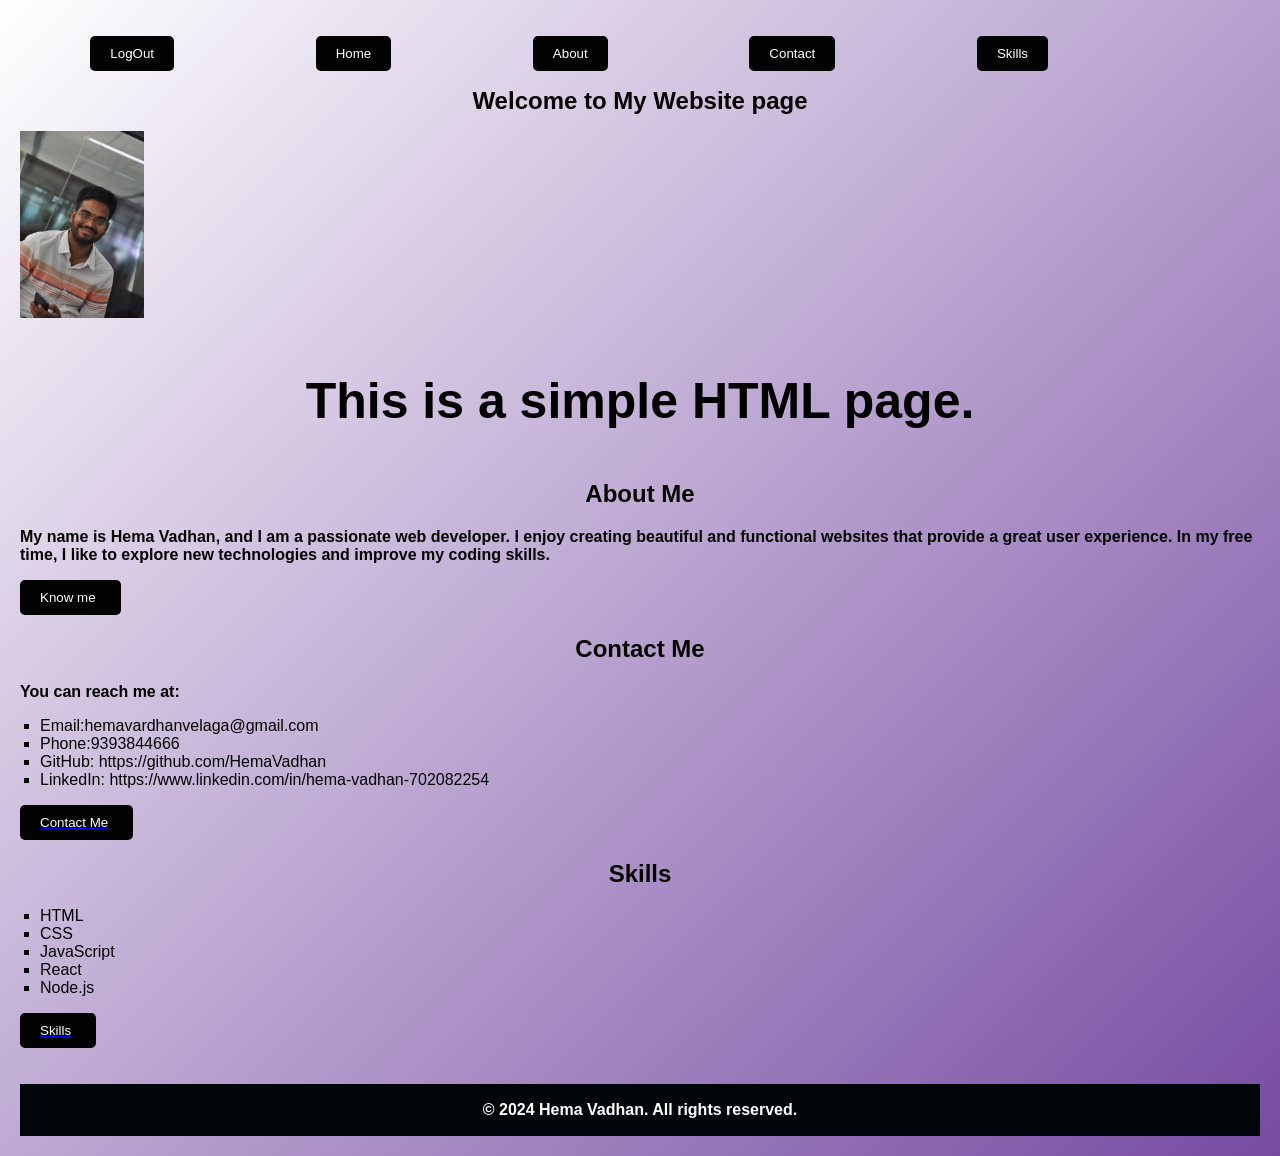
==== index.html @ e814d6c2 "initial commit" ====
<!DOCTYPE html>
<html lang="en"> 
    <head>
        <meta charset="UTF-8">
        <meta name="viewport" content="width=device-width, initial-scale=1.0">  
        <meta keywords="HTML, CSS">
        <meta description="This is a simple HTML page.">    
        <title>My Website</title>
        <style>
        header {
            text-align: center;
        }
         nav ul {
            list-style-type:circle;
            padding: 10px;
        }
        img {
            align-items: auto;
            width:10%;
            height: auto;
        }
        p{
            font-weight: bolder;
        }
        .username {
            font-size: 18px;
            color: #f70707;
            margin-top: 10px;
            text-align: center;
        }
            button {
                padding: 10px 20px;
                background:#030303;
                color: rgb(255, 255, 255);
                border: none;
                border-radius: 5px;
                cursor: pointer;
            }
        button:hover {
                background-color: #764ba2;
            }
            footer {
                background-color: #00060a;
                color: white;
                text-align: center;
                padding: 1px;
            }
            h1.welcome {
                font-size: 24px;
                color: #040000;
                text-align: center;
            }
                h2 {
                    color: #050500;
                    text-align: center;
                }
                ul {
                    list-style-type: square;
                    padding-left: 20px;
                }
            body {
                font-family: Arial, sans-serif;
                background: linear-gradient(135deg, #ffffff 0%, #764ba2 100%);
                background-size: cover ;
                margin: 0;
                padding: 20px;
            
            } 
            .geid {
                    display: grid;
                    grid-template-columns: auto auto auto auto auto auto;
                    gap: 1px;
                }
            .B {
                display: grid;
                    grid-template-columns: auto auto auto auto auto auto;
                    gap: 1px;
            }
        </style>
    </head>
    <body>
        <header>
            <nav>
            <dl class="geid">
                <dt><button onclick="window.location.href='login.html'">LogOut</button></dt>
                <dt><button onclick="window.location.href='index.html'">Home</button></dt>
                <dt><button onclick="window.location.href='about.html'">About</button></dt>
                <dt><button onclick="window.location.href='contact.html'">Contact</button></dt>
                <dt><button onclick="window.location.href='Skills.html'">Skills</button></dt>
            </dl>
            </nav>
        </header>
        <main>
            <h1 class="welcome">Welcome to My Website page</h1>
            <img src="images/photo_2024-08-13_15-13-43.jpg" alt="my Image">
            <p style="text-align: center;font-size: 50px;">This is a simple HTML page.</p>
        <h2>About Me</h2>
            <p>My name is Hema Vadhan, and I am a passionate web developer. I enjoy creating beautiful and functional websites that provide a great user experience. In my free time, I like to explore new technologies and improve my coding skills.</p>
            <button onclick="window.location.href='about.html'" class="B">Know me</button>
        <h2>Contact Me</h2>
            <p>You can reach me at:</p>
            <ul>
                <li>Email:hemavardhanvelaga@gmail.com</li>
                <li>Phone:9393844666</li>
                <li>GitHub: https://github.com/HemaVadhan</li>
                <li>LinkedIn: https://www.linkedin.com/in/hema-vadhan-702082254</li>
            </ul>
            <a href="contact.html">
                <button class="B">Contact Me</button>
            </a>
        <h2>Skills</h2>
            <ul>
                <li>HTML</li>
                <li>CSS</li>
                <li>JavaScript</li>
                <li>React</li>
                <li>Node.js</li>
            </ul>
             <a href="Skills.html">
                <button class="B">Skills</button>
            </a>
        </main> 
        <br></br>
        <footer>
            <p>&copy; 2024 Hema Vadhan. All rights reserved.</p> 
        </footer>
    </body>
</html>
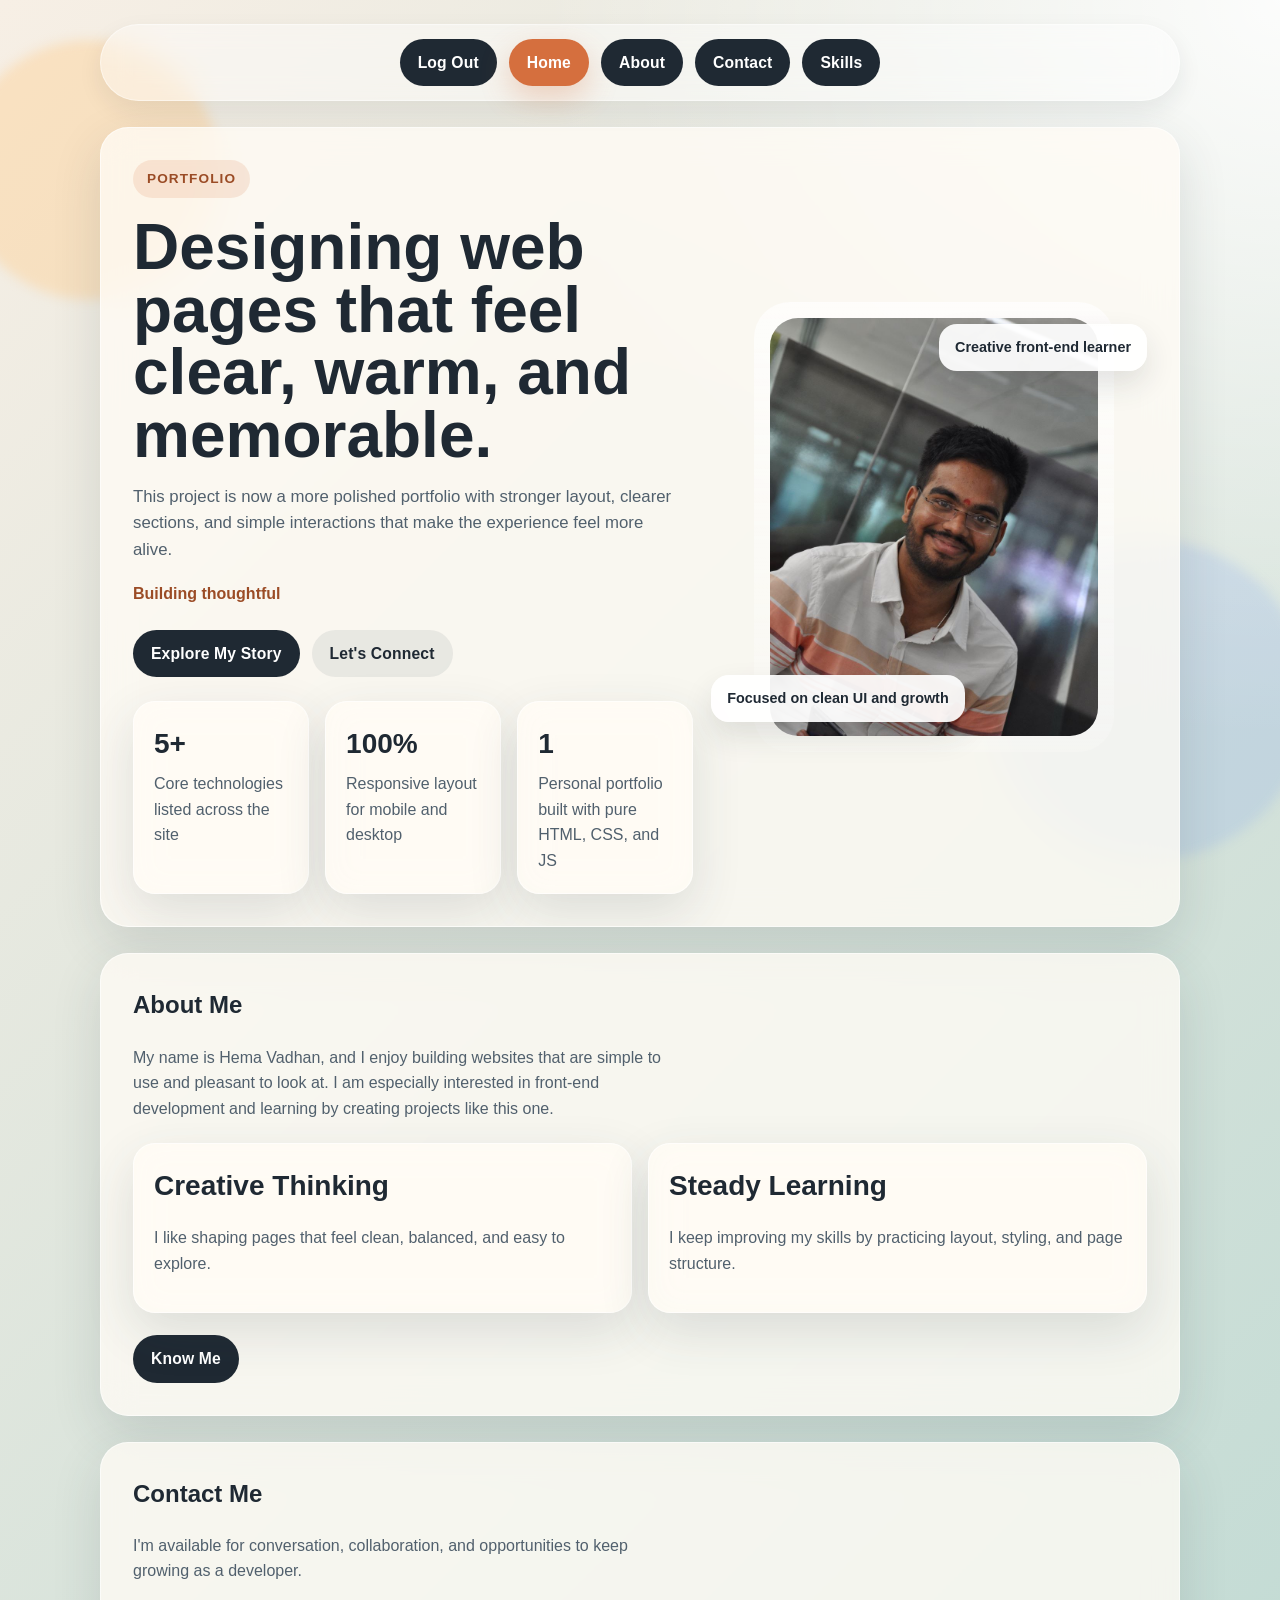
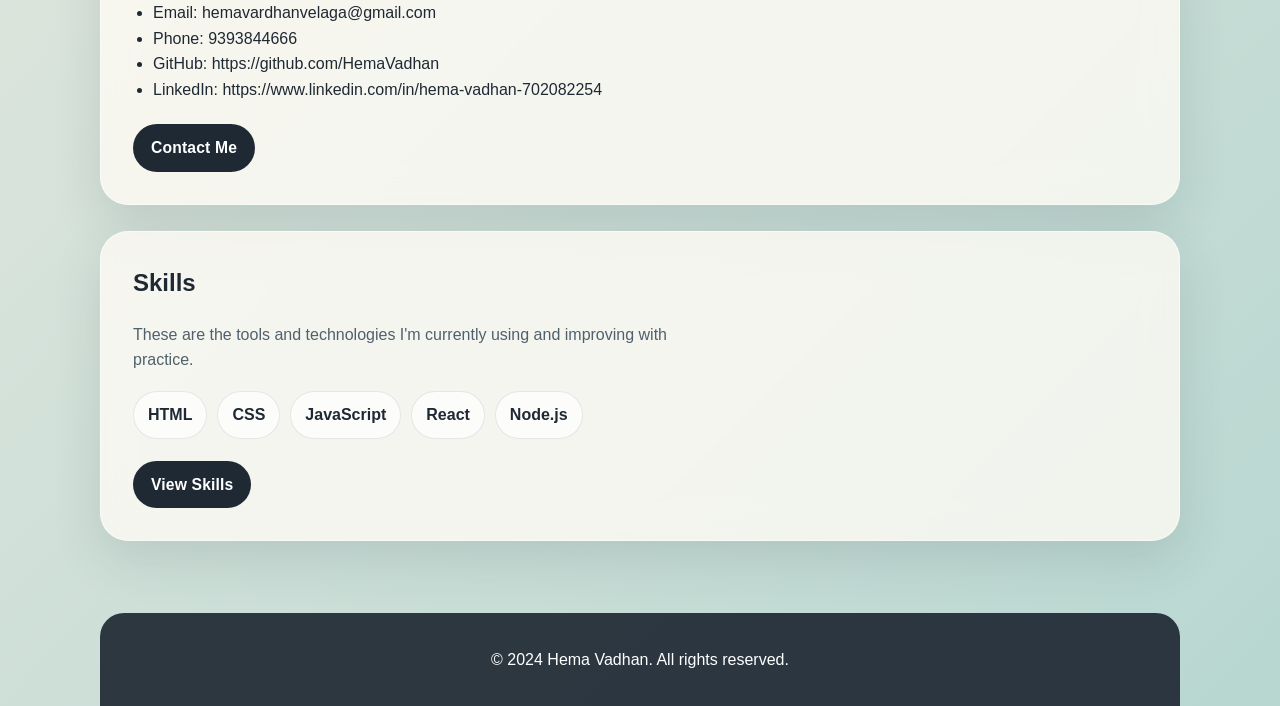
==== commit be12a192: "Enhance portfolio styling and interactivity" ====
--- a/index.html
+++ b/index.html
@@ -1,128 +1,114 @@
 <!DOCTYPE html>
-<html lang="en"> 
-    <head>
-        <meta charset="UTF-8">
-        <meta name="viewport" content="width=device-width, initial-scale=1.0">  
-        <meta keywords="HTML, CSS">
-        <meta description="This is a simple HTML page.">    
-        <title>My Website</title>
-        <style>
-        header {
-            text-align: center;
-        }
-         nav ul {
-            list-style-type:circle;
-            padding: 10px;
-        }
-        img {
-            align-items: auto;
-            width:10%;
-            height: auto;
-        }
-        p{
-            font-weight: bolder;
-        }
-        .username {
-            font-size: 18px;
-            color: #f70707;
-            margin-top: 10px;
-            text-align: center;
-        }
-            button {
-                padding: 10px 20px;
-                background:#030303;
-                color: rgb(255, 255, 255);
-                border: none;
-                border-radius: 5px;
-                cursor: pointer;
-            }
-        button:hover {
-                background-color: #764ba2;
-            }
-            footer {
-                background-color: #00060a;
-                color: white;
-                text-align: center;
-                padding: 1px;
-            }
-            h1.welcome {
-                font-size: 24px;
-                color: #040000;
-                text-align: center;
-            }
-                h2 {
-                    color: #050500;
-                    text-align: center;
-                }
-                ul {
-                    list-style-type: square;
-                    padding-left: 20px;
-                }
-            body {
-                font-family: Arial, sans-serif;
-                background: linear-gradient(135deg, #ffffff 0%, #764ba2 100%);
-                background-size: cover ;
-                margin: 0;
-                padding: 20px;
-            
-            } 
-            .geid {
-                    display: grid;
-                    grid-template-columns: auto auto auto auto auto auto;
-                    gap: 1px;
-                }
-            .B {
-                display: grid;
-                    grid-template-columns: auto auto auto auto auto auto;
-                    gap: 1px;
-            }
-        </style>
-    </head>
-    <body>
-        <header>
-            <nav>
-            <dl class="geid">
-                <dt><button onclick="window.location.href='login.html'">LogOut</button></dt>
-                <dt><button onclick="window.location.href='index.html'">Home</button></dt>
-                <dt><button onclick="window.location.href='about.html'">About</button></dt>
-                <dt><button onclick="window.location.href='contact.html'">Contact</button></dt>
-                <dt><button onclick="window.location.href='Skills.html'">Skills</button></dt>
-            </dl>
+<html lang="en">
+<head>
+    <meta charset="UTF-8">
+    <meta name="viewport" content="width=device-width, initial-scale=1.0">
+    <meta name="keywords" content="HTML, CSS, portfolio, web developer">
+    <meta name="description" content="Portfolio website for Hema Vadhan featuring profile, contact details, and skills.">
+    <title>Hema Vadhan | Home</title>
+    <link rel="stylesheet" href="styles.css">
+</head>
+<body class="site-body">
+    <div class="page-shell">
+        <header class="site-header">
+            <nav aria-label="Main navigation">
+                <ul class="nav-list">
+                    <li><a class="btn nav-link" href="login.html">Log Out</a></li>
+                    <li><a class="btn nav-link" href="index.html">Home</a></li>
+                    <li><a class="btn nav-link" href="about.html">About</a></li>
+                    <li><a class="btn nav-link" href="contact.html">Contact</a></li>
+                    <li><a class="btn nav-link" href="Skills.html">Skills</a></li>
+                </ul>
             </nav>
         </header>
         <main>
-            <h1 class="welcome">Welcome to My Website page</h1>
-            <img src="images/photo_2024-08-13_15-13-43.jpg" alt="my Image">
-            <p style="text-align: center;font-size: 50px;">This is a simple HTML page.</p>
-        <h2>About Me</h2>
-            <p>My name is Hema Vadhan, and I am a passionate web developer. I enjoy creating beautiful and functional websites that provide a great user experience. In my free time, I like to explore new technologies and improve my coding skills.</p>
-            <button onclick="window.location.href='about.html'" class="B">Know me</button>
-        <h2>Contact Me</h2>
-            <p>You can reach me at:</p>
-            <ul>
-                <li>Email:hemavardhanvelaga@gmail.com</li>
-                <li>Phone:9393844666</li>
-                <li>GitHub: https://github.com/HemaVadhan</li>
-                <li>LinkedIn: https://www.linkedin.com/in/hema-vadhan-702082254</li>
-            </ul>
-            <a href="contact.html">
-                <button class="B">Contact Me</button>
-            </a>
-        <h2>Skills</h2>
-            <ul>
-                <li>HTML</li>
-                <li>CSS</li>
-                <li>JavaScript</li>
-                <li>React</li>
-                <li>Node.js</li>
-            </ul>
-             <a href="Skills.html">
-                <button class="B">Skills</button>
-            </a>
-        </main> 
-        <br></br>
-        <footer>
-            <p>&copy; 2024 Hema Vadhan. All rights reserved.</p> 
-        </footer>
-    </body>
-</html>  +            <section class="hero reveal">
+                <div class="hero-grid">
+                    <div>
+                        <span class="eyebrow">Portfolio</span>
+                        <h1>Designing web pages that feel clear, warm, and memorable.</h1>
+                        <p class="hero-copy">This project is now a more polished portfolio with stronger layout, clearer sections, and simple interactions that make the experience feel more alive.</p>
+                        <p class="typing-text" data-typing>Building thoughtful front-end experiences.</p>
+                        <div class="actions">
+                            <a class="btn" href="about.html">Explore My Story</a>
+                            <a class="btn btn-secondary" href="contact.html">Let's Connect</a>
+                        </div>
+                        <div class="stats-grid">
+                            <article class="mini-card">
+                                <strong>5+</strong>
+                                <span>Core technologies listed across the site</span>
+                            </article>
+                            <article class="mini-card">
+                                <strong>100%</strong>
+                                <span>Responsive layout for mobile and desktop</span>
+                            </article>
+                            <article class="mini-card">
+                                <strong>1</strong>
+                                <span>Personal portfolio built with pure HTML, CSS, and JS</span>
+                            </article>
+                        </div>
+                    </div>
+                    <div class="hero-visual">
+                        <div class="portrait-wrap">
+                            <img src="images/photo_2024-08-13_15-13-43.jpg" alt="Portrait of Hema Vadhan">
+                        </div>
+                        <div class="floating-badge top">Creative front-end learner</div>
+                        <div class="floating-badge bottom">Focused on clean UI and growth</div>
+                    </div>
+                </div>
+            </section>
+
+            <section class="content-card reveal">
+                <h2>About Me</h2>
+                <p class="section-intro">My name is Hema Vadhan, and I enjoy building websites that are simple to use and pleasant to look at. I am especially interested in front-end development and learning by creating projects like this one.</p>
+                <div class="feature-grid">
+                    <article class="feature-card">
+                        <strong>Creative Thinking</strong>
+                        <p>I like shaping pages that feel clean, balanced, and easy to explore.</p>
+                    </article>
+                    <article class="feature-card">
+                        <strong>Steady Learning</strong>
+                        <p>I keep improving my skills by practicing layout, styling, and page structure.</p>
+                    </article>
+                </div>
+                <div class="actions">
+                    <a class="btn" href="about.html">Know Me</a>
+                </div>
+            </section>
+
+            <section class="content-card reveal">
+                <h2>Contact Me</h2>
+                <p class="section-intro">I'm available for conversation, collaboration, and opportunities to keep growing as a developer.</p>
+                <ul class="info-list">
+                    <li>Email: hemavardhanvelaga@gmail.com</li>
+                    <li>Phone: 9393844666</li>
+                    <li>GitHub: https://github.com/HemaVadhan</li>
+                    <li>LinkedIn: https://www.linkedin.com/in/hema-vadhan-702082254</li>
+                </ul>
+                <div class="actions">
+                    <a class="btn" href="contact.html">Contact Me</a>
+                </div>
+            </section>
+
+            <section class="content-card reveal">
+                <h2>Skills</h2>
+                <p class="section-intro">These are the tools and technologies I'm currently using and improving with practice.</p>
+                <div class="skill-pills">
+                    <span class="skill-pill">HTML</span>
+                    <span class="skill-pill">CSS</span>
+                    <span class="skill-pill">JavaScript</span>
+                    <span class="skill-pill">React</span>
+                    <span class="skill-pill">Node.js</span>
+                </div>
+                <div class="actions">
+                    <a class="btn" href="Skills.html">View Skills</a>
+                </div>
+            </section>
+        </main>
+    </div>
+    <footer class="site-footer">
+        <p>&copy; 2024 Hema Vadhan. All rights reserved.</p>
+    </footer>
+    <script src="script.js"></script>
+</body>
+</html>
--- a/styles.css
+++ b/styles.css
@@ -0,0 +1,503 @@
+:root {
+    --bg-top: #f7efe5;
+    --bg-bottom: #b8d7d1;
+    --panel: rgba(255, 251, 245, 0.78);
+    --panel-strong: rgba(255, 255, 255, 0.92);
+    --text-main: #1f2933;
+    --text-soft: #51606d;
+    --accent: #d56f3e;
+    --accent-dark: #9b4c26;
+    --accent-soft: rgba(213, 111, 62, 0.14);
+    --stroke: rgba(31, 41, 51, 0.1);
+    --shadow: 0 18px 50px rgba(49, 61, 73, 0.14);
+}
+
+* {
+    box-sizing: border-box;
+}
+
+html {
+    scroll-behavior: smooth;
+}
+
+body {
+    margin: 0;
+    font-family: "Segoe UI", Tahoma, Geneva, Verdana, sans-serif;
+    line-height: 1.6;
+    color: var(--text-main);
+}
+
+body::before,
+body::after {
+    content: "";
+    position: fixed;
+    inset: auto;
+    border-radius: 999px;
+    pointer-events: none;
+    filter: blur(6px);
+    z-index: 0;
+}
+
+body::before {
+    top: 40px;
+    left: -40px;
+    width: 260px;
+    height: 260px;
+    background: rgba(255, 204, 140, 0.4);
+}
+
+body::after {
+    right: -30px;
+    bottom: 40px;
+    width: 320px;
+    height: 320px;
+    background: rgba(117, 153, 241, 0.18);
+}
+
+.site-body {
+    min-height: 100vh;
+    background:
+        radial-gradient(circle at top right, rgba(255, 255, 255, 0.9), transparent 28%),
+        linear-gradient(135deg, var(--bg-top) 0%, var(--bg-bottom) 100%);
+}
+
+.auth-body {
+    min-height: 100vh;
+    display: flex;
+    align-items: center;
+    justify-content: center;
+    padding: 24px;
+    background:
+        radial-gradient(circle at top left, rgba(255, 255, 255, 0.18), transparent 26%),
+        linear-gradient(135deg, #17324d 0%, #335c67 45%, #9e6240 100%);
+}
+
+.page-shell,
+.site-footer,
+.auth-card {
+    position: relative;
+    z-index: 1;
+}
+
+.page-shell {
+    width: min(1080px, calc(100% - 32px));
+    margin: 0 auto;
+    padding: 24px 0 48px;
+}
+
+.site-header {
+    position: sticky;
+    top: 12px;
+    z-index: 3;
+}
+
+.nav-list {
+    display: flex;
+    flex-wrap: wrap;
+    justify-content: center;
+    gap: 12px;
+    padding: 14px;
+    margin: 0;
+    list-style: none;
+    border: 1px solid rgba(255, 255, 255, 0.45);
+    border-radius: 999px;
+    background: rgba(255, 255, 255, 0.42);
+    backdrop-filter: blur(14px);
+    box-shadow: 0 10px 25px rgba(31, 41, 51, 0.08);
+}
+
+.btn {
+    display: inline-flex;
+    align-items: center;
+    justify-content: center;
+    gap: 8px;
+    padding: 11px 18px;
+    border: none;
+    border-radius: 999px;
+    background: var(--text-main);
+    color: #ffffff;
+    text-decoration: none;
+    cursor: pointer;
+    font-size: 0.98rem;
+    font-weight: 600;
+    letter-spacing: 0.01em;
+    transition: transform 0.2s ease, background-color 0.2s ease, box-shadow 0.2s ease;
+}
+
+.btn:hover,
+.btn:focus-visible {
+    background-color: var(--accent-dark);
+    transform: translateY(-2px);
+    box-shadow: 0 10px 24px rgba(155, 76, 38, 0.24);
+}
+
+.btn-secondary {
+    background: rgba(31, 41, 51, 0.08);
+    color: var(--text-main);
+}
+
+.btn-secondary:hover,
+.btn-secondary:focus-visible {
+    color: #ffffff;
+}
+
+.btn-full {
+    width: 100%;
+}
+
+.nav-link.is-active {
+    background: var(--accent);
+    box-shadow: 0 12px 30px rgba(213, 111, 62, 0.28);
+}
+
+.hero,
+.content-card,
+.auth-card,
+.feature-card,
+.mini-card {
+    border: 1px solid rgba(255, 255, 255, 0.55);
+    background: var(--panel);
+    backdrop-filter: blur(16px);
+    box-shadow: var(--shadow);
+}
+
+.hero,
+.content-card {
+    border-radius: 28px;
+    padding: 32px;
+    margin-top: 26px;
+}
+
+.hero {
+    overflow: hidden;
+}
+
+.hero-grid {
+    display: grid;
+    grid-template-columns: 1.25fr 0.95fr;
+    gap: 28px;
+    align-items: center;
+}
+
+.eyebrow {
+    display: inline-block;
+    padding: 8px 14px;
+    border-radius: 999px;
+    background: var(--accent-soft);
+    color: var(--accent-dark);
+    font-size: 0.85rem;
+    font-weight: 700;
+    letter-spacing: 0.08em;
+    text-transform: uppercase;
+}
+
+.hero h1 {
+    margin: 18px 0 12px;
+    font-size: clamp(2.4rem, 5vw, 4.5rem);
+    line-height: 0.98;
+}
+
+.hero-copy {
+    font-size: 1.05rem;
+    color: var(--text-soft);
+    max-width: 58ch;
+}
+
+.typing-text {
+    color: var(--accent-dark);
+    min-height: 1.7em;
+    font-weight: 700;
+}
+
+.actions {
+    display: flex;
+    flex-wrap: wrap;
+    gap: 12px;
+    margin-top: 22px;
+}
+
+.stats-grid,
+.feature-grid {
+    display: grid;
+    gap: 16px;
+}
+
+.stats-grid {
+    grid-template-columns: repeat(3, minmax(0, 1fr));
+    margin-top: 24px;
+}
+
+.mini-card,
+.feature-card {
+    border-radius: 22px;
+    padding: 20px;
+}
+
+.mini-card strong,
+.feature-card strong {
+    display: block;
+    font-size: 1.75rem;
+    margin-bottom: 4px;
+}
+
+.mini-card span,
+.feature-card p,
+.feature-card li {
+    color: var(--text-soft);
+}
+
+.hero-visual {
+    position: relative;
+    min-height: 420px;
+    display: grid;
+    place-items: center;
+}
+
+.portrait-wrap {
+    position: relative;
+    width: min(100%, 360px);
+    aspect-ratio: 4 / 5;
+    border-radius: 36px;
+    padding: 16px;
+    background: linear-gradient(180deg, rgba(255, 255, 255, 0.65), rgba(255, 255, 255, 0.18));
+}
+
+.hero img,
+.profile-photo {
+    display: block;
+    width: 100%;
+    height: 100%;
+    object-fit: cover;
+}
+
+.hero img {
+    border-radius: 28px;
+}
+
+.profile-photo {
+    width: 140px;
+    height: 140px;
+    margin: 0 auto 20px;
+    border-radius: 50%;
+    object-position: center top;
+}
+
+.floating-badge {
+    position: absolute;
+    padding: 12px 16px;
+    border-radius: 18px;
+    background: var(--panel-strong);
+    box-shadow: 0 14px 30px rgba(31, 41, 51, 0.12);
+    font-size: 0.9rem;
+    font-weight: 700;
+}
+
+.floating-badge.top {
+    top: 22px;
+    right: 0;
+}
+
+.floating-badge.bottom {
+    bottom: 30px;
+    left: -10px;
+}
+
+.content-card h2,
+.content-card h1 {
+    margin-top: 0;
+}
+
+.section-intro {
+    color: var(--text-soft);
+    max-width: 62ch;
+}
+
+.feature-grid {
+    grid-template-columns: repeat(2, minmax(0, 1fr));
+    margin-top: 22px;
+}
+
+.feature-card ul,
+.skills-list,
+.info-list {
+    padding-left: 20px;
+    margin-bottom: 0;
+}
+
+.skill-pills {
+    display: flex;
+    flex-wrap: wrap;
+    gap: 10px;
+    margin-top: 18px;
+}
+
+.skill-pill {
+    padding: 10px 14px;
+    border-radius: 999px;
+    background: rgba(255, 255, 255, 0.7);
+    border: 1px solid var(--stroke);
+    font-weight: 600;
+}
+
+.contact-list {
+    display: grid;
+    gap: 14px;
+    margin-top: 20px;
+}
+
+.contact-item {
+    display: flex;
+    align-items: center;
+    justify-content: space-between;
+    gap: 16px;
+    padding: 16px 18px;
+    border-radius: 18px;
+    background: rgba(255, 255, 255, 0.7);
+    border: 1px solid var(--stroke);
+}
+
+.contact-item span {
+    color: var(--text-soft);
+}
+
+.site-footer {
+    width: min(1080px, calc(100% - 32px));
+    margin: 24px auto 0;
+    padding: 18px 20px;
+    border-radius: 24px 24px 0 0;
+    background: rgba(31, 41, 51, 0.92);
+    color: #ffffff;
+    text-align: center;
+}
+
+.auth-card {
+    width: min(100%, 460px);
+    padding: 36px 32px;
+    border-radius: 28px;
+}
+
+.auth-card h1 {
+    margin-top: 0;
+    margin-bottom: 8px;
+    text-align: center;
+}
+
+.auth-subtitle {
+    margin-top: 0;
+    margin-bottom: 26px;
+    color: rgba(255, 255, 255, 0.86);
+    text-align: center;
+}
+
+.form-group {
+    margin-bottom: 18px;
+}
+
+.form-group label {
+    display: block;
+    margin-bottom: 8px;
+    font-weight: 700;
+    color: #10212f;
+}
+
+.form-group input {
+    width: 100%;
+    padding: 13px 14px;
+    border: 1px solid rgba(16, 33, 47, 0.18);
+    border-radius: 14px;
+    font: inherit;
+    background: rgba(255, 255, 255, 0.84);
+    transition: border-color 0.2s ease, transform 0.2s ease, box-shadow 0.2s ease;
+}
+
+.form-group input:focus {
+    outline: none;
+    border-color: var(--accent);
+    transform: translateY(-1px);
+    box-shadow: 0 0 0 4px rgba(213, 111, 62, 0.14);
+}
+
+.helper-text {
+    margin-top: 18px;
+    text-align: center;
+    color: #10212f;
+}
+
+.helper-text a,
+.contact-item a,
+.info-list a {
+    color: var(--accent-dark);
+    font-weight: 600;
+}
+
+.reveal {
+    opacity: 0;
+    transform: translateY(26px);
+    transition: opacity 0.7s ease, transform 0.7s ease;
+}
+
+.reveal.is-visible {
+    opacity: 1;
+    transform: translateY(0);
+}
+
+@media (prefers-reduced-motion: reduce) {
+    html {
+        scroll-behavior: auto;
+    }
+
+    .btn,
+    .form-group input,
+    .reveal {
+        transition: none;
+    }
+}
+
+@media (max-width: 900px) {
+    .hero-grid,
+    .feature-grid {
+        grid-template-columns: 1fr;
+    }
+
+    .hero-visual {
+        min-height: auto;
+    }
+
+    .stats-grid {
+        grid-template-columns: 1fr;
+    }
+}
+
+@media (max-width: 640px) {
+    .page-shell {
+        width: min(100% - 20px, 1080px);
+        padding-top: 16px;
+    }
+
+    .nav-list {
+        border-radius: 28px;
+    }
+
+    .hero,
+    .content-card,
+    .auth-card,
+    .feature-card,
+    .mini-card {
+        padding: 22px;
+        border-radius: 22px;
+    }
+
+    .actions,
+    .contact-item {
+        flex-direction: column;
+        align-items: flex-start;
+    }
+
+    .btn {
+        width: 100%;
+    }
+
+    .floating-badge.bottom {
+        left: 0;
+    }
+}
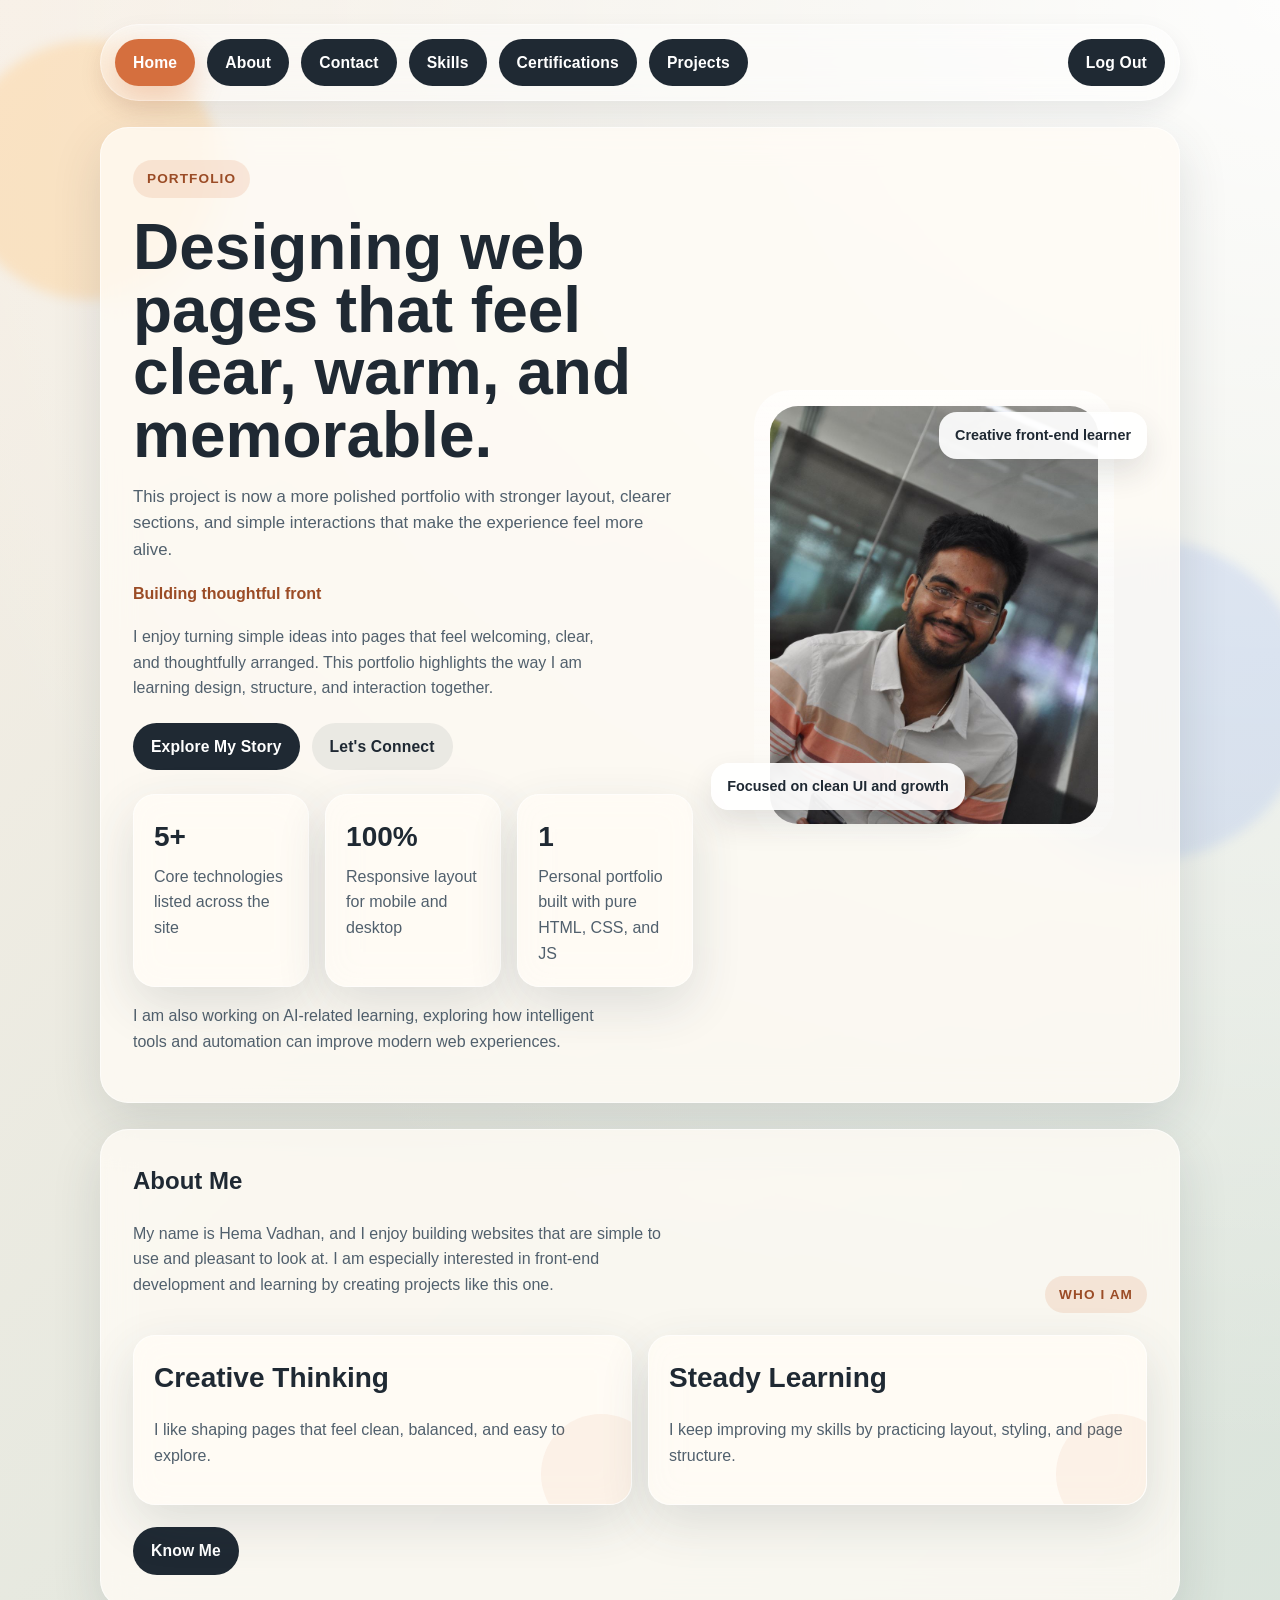
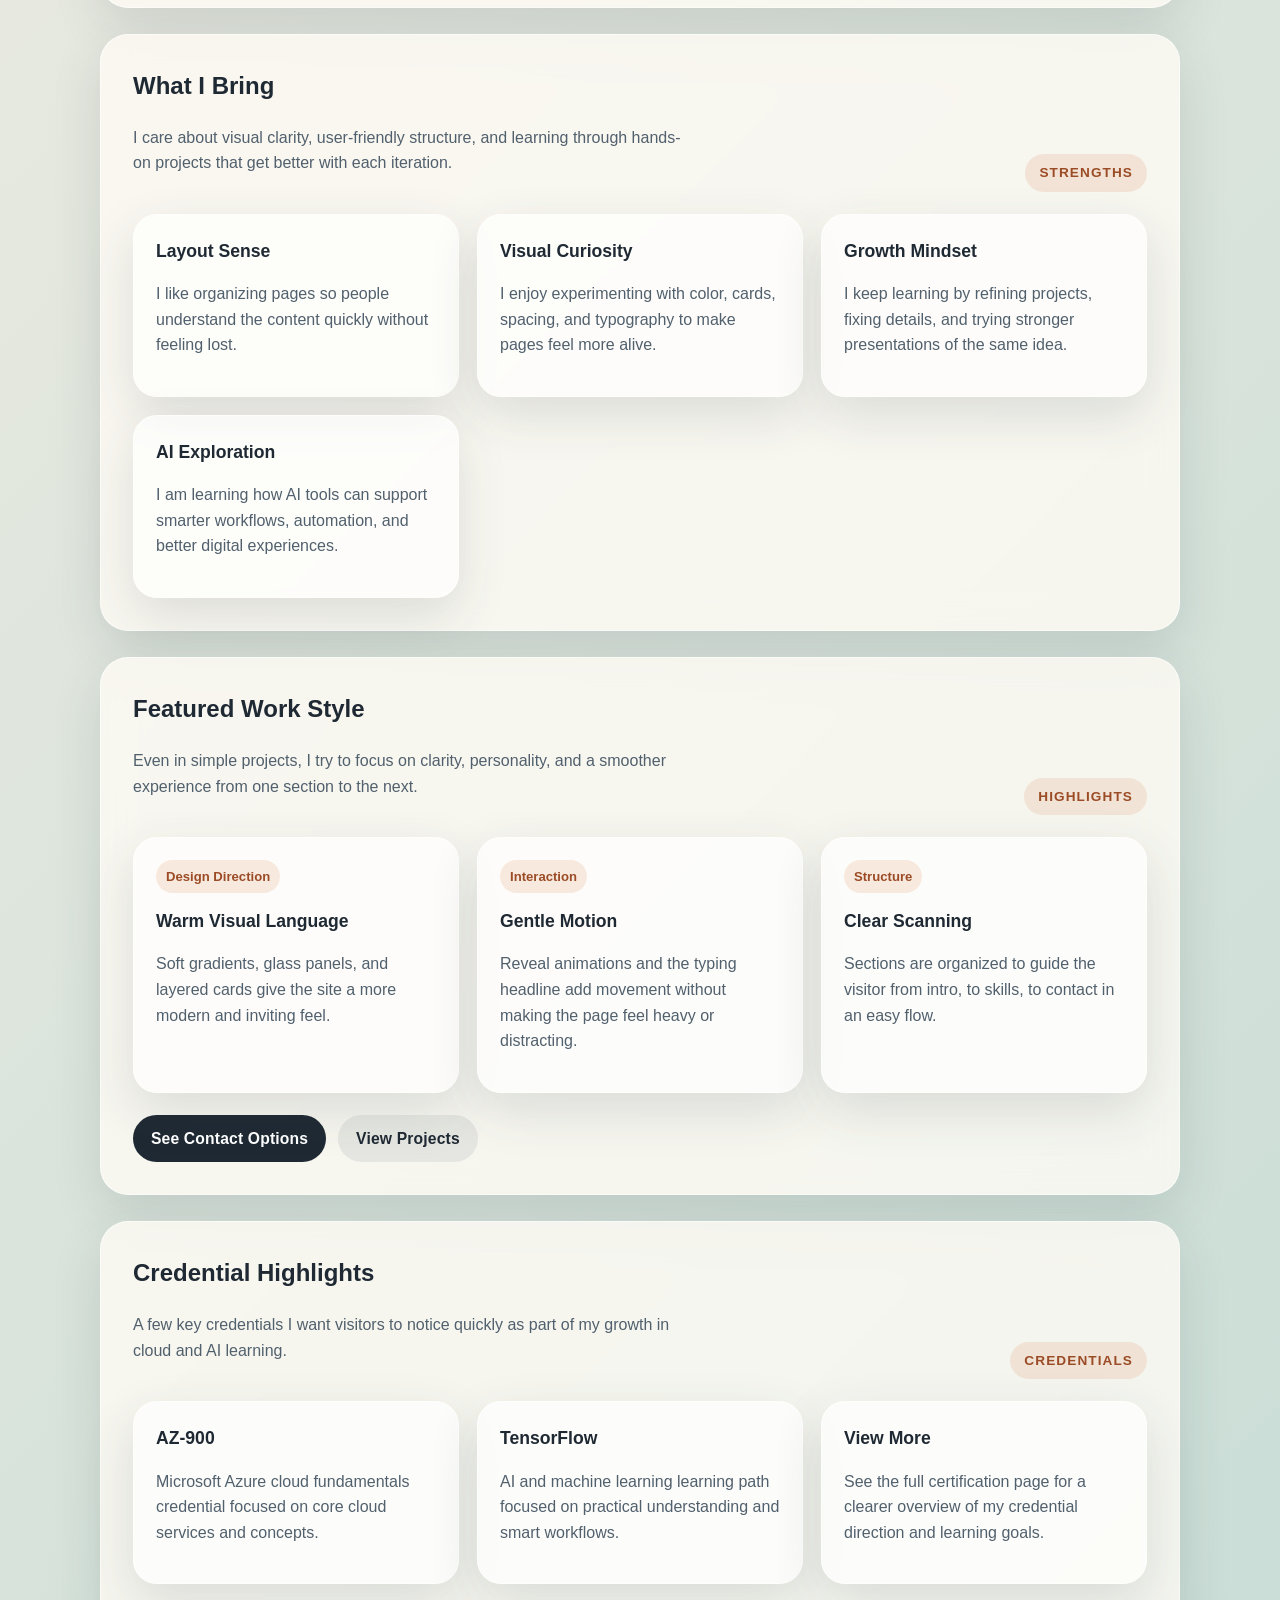
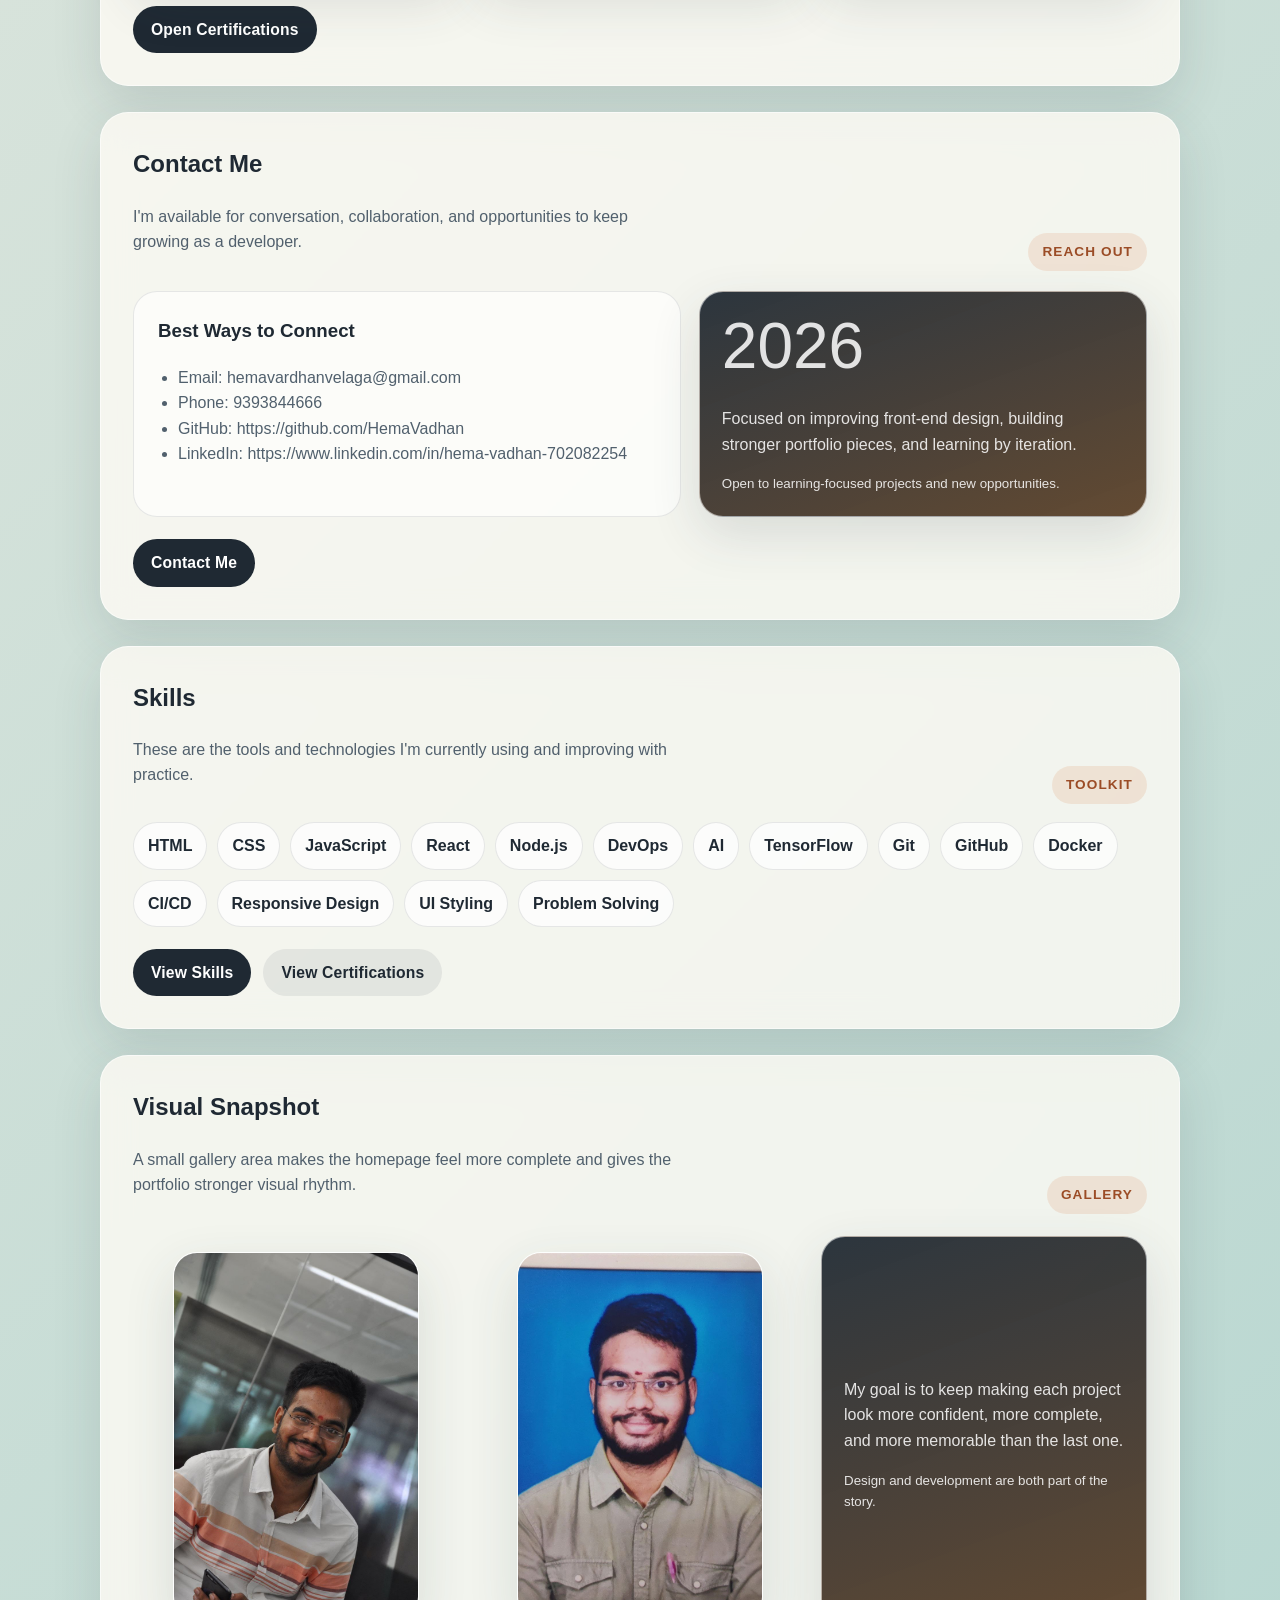
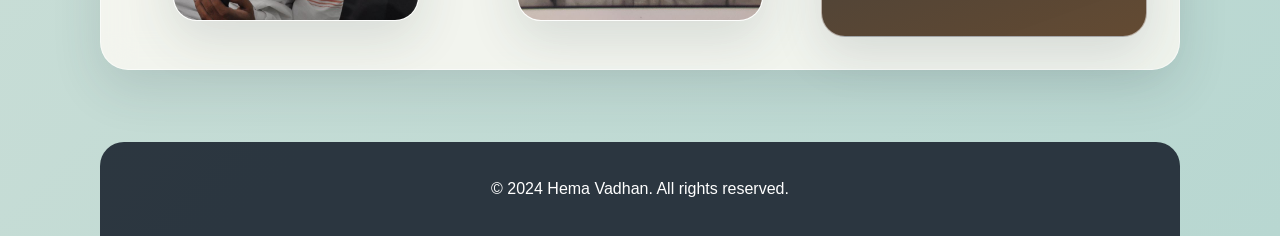
==== commit 9e03856b: "Expand portfolio with projects and certifications" ====
--- a/index.html
+++ b/index.html
@@ -13,11 +13,13 @@
         <header class="site-header">
             <nav aria-label="Main navigation">
                 <ul class="nav-list">
-                    <li><a class="btn nav-link" href="login.html">Log Out</a></li>
                     <li><a class="btn nav-link" href="index.html">Home</a></li>
                     <li><a class="btn nav-link" href="about.html">About</a></li>
                     <li><a class="btn nav-link" href="contact.html">Contact</a></li>
                     <li><a class="btn nav-link" href="Skills.html">Skills</a></li>
+                    <li><a class="btn nav-link" href="Certifications.html">Certifications</a></li>
+                    <li><a class="btn nav-link" href="Projects.html">Projects</a></li>
+                    <li class="push-right"><a class="btn nav-link" href="login.html">Log Out</a></li>
                 </ul>
             </nav>
         </header>
@@ -29,6 +31,7 @@
                         <h1>Designing web pages that feel clear, warm, and memorable.</h1>
                         <p class="hero-copy">This project is now a more polished portfolio with stronger layout, clearer sections, and simple interactions that make the experience feel more alive.</p>
                         <p class="typing-text" data-typing>Building thoughtful front-end experiences.</p>
+                        <p class="hero-note">I enjoy turning simple ideas into pages that feel welcoming, clear, and thoughtfully arranged. This portfolio highlights the way I am learning design, structure, and interaction together.</p>
                         <div class="actions">
                             <a class="btn" href="about.html">Explore My Story</a>
                             <a class="btn btn-secondary" href="contact.html">Let's Connect</a>
@@ -47,6 +50,7 @@
                                 <span>Personal portfolio built with pure HTML, CSS, and JS</span>
                             </article>
                         </div>
+                        <p class="hero-note">I am also working on AI-related learning, exploring how intelligent tools and automation can improve modern web experiences.</p>
                     </div>
                     <div class="hero-visual">
                         <div class="portrait-wrap">
@@ -59,14 +63,19 @@
             </section>
 
             <section class="content-card reveal">
-                <h2>About Me</h2>
-                <p class="section-intro">My name is Hema Vadhan, and I enjoy building websites that are simple to use and pleasant to look at. I am especially interested in front-end development and learning by creating projects like this one.</p>
+                <div class="section-heading">
+                    <div>
+                        <h2>About Me</h2>
+                        <p class="section-intro">My name is Hema Vadhan, and I enjoy building websites that are simple to use and pleasant to look at. I am especially interested in front-end development and learning by creating projects like this one.</p>
+                    </div>
+                    <span class="eyebrow">Who I Am</span>
+                </div>
                 <div class="feature-grid">
-                    <article class="feature-card">
+                    <article class="feature-card hover-lift">
                         <strong>Creative Thinking</strong>
                         <p>I like shaping pages that feel clean, balanced, and easy to explore.</p>
                     </article>
-                    <article class="feature-card">
+                    <article class="feature-card hover-lift">
                         <strong>Steady Learning</strong>
                         <p>I keep improving my skills by practicing layout, styling, and page structure.</p>
                     </article>
@@ -77,31 +86,170 @@
             </section>
 
             <section class="content-card reveal">
-                <h2>Contact Me</h2>
-                <p class="section-intro">I'm available for conversation, collaboration, and opportunities to keep growing as a developer.</p>
-                <ul class="info-list">
-                    <li>Email: hemavardhanvelaga@gmail.com</li>
-                    <li>Phone: 9393844666</li>
-                    <li>GitHub: https://github.com/HemaVadhan</li>
-                    <li>LinkedIn: https://www.linkedin.com/in/hema-vadhan-702082254</li>
-                </ul>
+                <div class="section-heading">
+                    <div>
+                        <h2>What I Bring</h2>
+                        <p class="section-intro">I care about visual clarity, user-friendly structure, and learning through hands-on projects that get better with each iteration.</p>
+                    </div>
+                    <span class="eyebrow">Strengths</span>
+                </div>
+                <div class="showcase-grid">
+                    <article class="showcase-card hover-lift">
+                        <strong>Layout Sense</strong>
+                        <p>I like organizing pages so people understand the content quickly without feeling lost.</p>
+                    </article>
+                    <article class="showcase-card hover-lift">
+                        <strong>Visual Curiosity</strong>
+                        <p>I enjoy experimenting with color, cards, spacing, and typography to make pages feel more alive.</p>
+                    </article>
+                    <article class="showcase-card hover-lift">
+                        <strong>Growth Mindset</strong>
+                        <p>I keep learning by refining projects, fixing details, and trying stronger presentations of the same idea.</p>
+                    </article>
+                    <article class="showcase-card hover-lift">
+                        <strong>AI Exploration</strong>
+                        <p>I am learning how AI tools can support smarter workflows, automation, and better digital experiences.</p>
+                    </article>
+                </div>
+            </section>
+
+            <section class="content-card reveal">
+                <div class="section-heading">
+                    <div>
+                        <h2>Featured Work Style</h2>
+                        <p class="section-intro">Even in simple projects, I try to focus on clarity, personality, and a smoother experience from one section to the next.</p>
+                    </div>
+                    <span class="eyebrow">Highlights</span>
+                </div>
+                <div class="project-grid">
+                    <article class="project-card hover-lift">
+                        <span class="project-tag">Design Direction</span>
+                        <strong>Warm Visual Language</strong>
+                        <p>Soft gradients, glass panels, and layered cards give the site a more modern and inviting feel.</p>
+                    </article>
+                    <article class="project-card hover-lift">
+                        <span class="project-tag">Interaction</span>
+                        <strong>Gentle Motion</strong>
+                        <p>Reveal animations and the typing headline add movement without making the page feel heavy or distracting.</p>
+                    </article>
+                    <article class="project-card hover-lift">
+                        <span class="project-tag">Structure</span>
+                        <strong>Clear Scanning</strong>
+                        <p>Sections are organized to guide the visitor from intro, to skills, to contact in an easy flow.</p>
+                    </article>
+                </div>
+                <div class="actions">
+                    <a class="btn" href="contact.html">See Contact Options</a>
+                    <a class="btn btn-secondary" href="Projects.html">View Projects</a>
+                </div>
+            </section>
+
+            <section class="content-card reveal">
+                <div class="section-heading">
+                    <div>
+                        <h2>Credential Highlights</h2>
+                        <p class="section-intro">A few key credentials I want visitors to notice quickly as part of my growth in cloud and AI learning.</p>
+                    </div>
+                    <span class="eyebrow">Credentials</span>
+                </div>
+                <div class="showcase-grid">
+                    <article class="showcase-card hover-lift">
+                        <strong>AZ-900</strong>
+                        <p>Microsoft Azure cloud fundamentals credential focused on core cloud services and concepts.</p>
+                    </article>
+                    <article class="showcase-card hover-lift">
+                        <strong>TensorFlow</strong>
+                        <p>AI and machine learning learning path focused on practical understanding and smart workflows.</p>
+                    </article>
+                    <article class="showcase-card hover-lift">
+                        <strong>View More</strong>
+                        <p>See the full certification page for a clearer overview of my credential direction and learning goals.</p>
+                    </article>
+                </div>
+                <div class="actions">
+                    <a class="btn" href="Certifications.html">Open Certifications</a>
+                </div>
+            </section>
+
+            <section class="content-card reveal">
+                <div class="section-heading">
+                    <div>
+                        <h2>Contact Me</h2>
+                        <p class="section-intro">I'm available for conversation, collaboration, and opportunities to keep growing as a developer.</p>
+                    </div>
+                    <span class="eyebrow">Reach Out</span>
+                </div>
+                <div class="contact-panel">
+                    <div class="contact-blurb hover-lift">
+                        <h3>Best Ways to Connect</h3>
+                        <ul class="info-list">
+                            <li>Email: hemavardhanvelaga@gmail.com</li>
+                            <li>Phone: 9393844666</li>
+                            <li>GitHub: https://github.com/HemaVadhan</li>
+                            <li>LinkedIn: https://www.linkedin.com/in/hema-vadhan-702082254</li>
+                        </ul>
+                    </div>
+                    <div class="quote-card hover-lift">
+                        <p class="big-number">2026</p>
+                        <p>Focused on improving front-end design, building stronger portfolio pieces, and learning by iteration.</p>
+                        <small>Open to learning-focused projects and new opportunities.</small>
+                    </div>
+                </div>
                 <div class="actions">
                     <a class="btn" href="contact.html">Contact Me</a>
                 </div>
             </section>
 
             <section class="content-card reveal">
-                <h2>Skills</h2>
-                <p class="section-intro">These are the tools and technologies I'm currently using and improving with practice.</p>
+                <div class="section-heading">
+                    <div>
+                        <h2>Skills</h2>
+                        <p class="section-intro">These are the tools and technologies I'm currently using and improving with practice.</p>
+                    </div>
+                    <span class="eyebrow">Toolkit</span>
+                </div>
                 <div class="skill-pills">
                     <span class="skill-pill">HTML</span>
                     <span class="skill-pill">CSS</span>
                     <span class="skill-pill">JavaScript</span>
                     <span class="skill-pill">React</span>
                     <span class="skill-pill">Node.js</span>
+                    <span class="skill-pill">DevOps</span>
+                    <span class="skill-pill">AI</span>
+                    <span class="skill-pill">TensorFlow</span>
+                    <span class="skill-pill">Git</span>
+                    <span class="skill-pill">GitHub</span>
+                    <span class="skill-pill">Docker</span>
+                    <span class="skill-pill">CI/CD</span>
+                    <span class="skill-pill">Responsive Design</span>
+                    <span class="skill-pill">UI Styling</span>
+                    <span class="skill-pill">Problem Solving</span>
                 </div>
                 <div class="actions">
                     <a class="btn" href="Skills.html">View Skills</a>
+                    <a class="btn btn-secondary" href="Certifications.html">View Certifications</a>
+                </div>
+            </section>
+
+            <section class="content-card reveal">
+                <div class="section-heading">
+                    <div>
+                        <h2>Visual Snapshot</h2>
+                        <p class="section-intro">A small gallery area makes the homepage feel more complete and gives the portfolio stronger visual rhythm.</p>
+                    </div>
+                    <span class="eyebrow">Gallery</span>
+                </div>
+                <div class="gallery-grid">
+                    <figure class="gallery-card hover-lift">
+                        <img src="images/photo_2024-08-13_15-13-43.jpg" alt="Portrait of Hema Vadhan">
+                    </figure>
+                    <figure class="gallery-card hover-lift">
+                        <img src="images/2100090027.jpg" alt="Additional profile image">
+                    </figure>
+                    <div class="quote-card hover-lift">
+                        <p>My goal is to keep making each project look more confident, more complete, and more memorable than the last one.</p>
+                        <small>Design and development are both part of the story.</small>
+                    </div>
                 </div>
             </section>
         </main>
--- a/styles.css
+++ b/styles.css
@@ -94,7 +94,6 @@
 .nav-list {
     display: flex;
     flex-wrap: wrap;
-    justify-content: center;
     gap: 12px;
     padding: 14px;
     margin: 0;
@@ -104,6 +103,16 @@
     background: rgba(255, 255, 255, 0.42);
     backdrop-filter: blur(14px);
     box-shadow: 0 10px 25px rgba(31, 41, 51, 0.08);
+}
+
+.nav-list .push-right {
+    margin-left: auto;
+}
+
+@media (max-width: 640px) {
+    .nav-list .push-right {
+        margin-left: 0;
+    }
 }
 
 .btn {
@@ -209,6 +218,12 @@
     font-weight: 700;
 }
 
+.hero-note {
+    margin-top: 16px;
+    color: var(--text-soft);
+    max-width: 52ch;
+}
+
 .actions {
     display: flex;
     flex-wrap: wrap;
@@ -280,6 +295,61 @@
     margin: 0 auto 20px;
     border-radius: 50%;
     object-position: center top;
+}
+
+.about-hero {
+    display: grid;
+    grid-template-columns: 220px 1fr;
+    gap: 28px;
+    align-items: center;
+}
+
+.about-photo-frame {
+    position: relative;
+    width: 220px;
+    height: 280px;
+    padding: 10px;
+    border-radius: 32px;
+    background: linear-gradient(160deg, rgba(255, 255, 255, 0.95), rgba(213, 111, 62, 0.24));
+    box-shadow: 0 18px 36px rgba(49, 61, 73, 0.18);
+}
+
+.about-photo-frame::before {
+    content: "";
+    position: absolute;
+    inset: -10px auto auto -10px;
+    width: 80px;
+    height: 80px;
+    border-radius: 24px;
+    background: rgba(213, 111, 62, 0.14);
+    z-index: 0;
+}
+
+.about-photo-frame::after {
+    content: "";
+    position: absolute;
+    right: -14px;
+    bottom: -14px;
+    width: 92px;
+    height: 92px;
+    border-radius: 28px;
+    background: rgba(31, 41, 51, 0.08);
+    z-index: 0;
+}
+
+.about-photo {
+    position: relative;
+    z-index: 1;
+    width: 100%;
+    height: 100%;
+    object-fit: cover;
+    object-position: center top;
+    border-radius: 24px;
+    display: block;
+}
+
+.about-intro h1 {
+    margin-bottom: 12px;
 }
 
 .floating-badge {
@@ -312,9 +382,31 @@
     max-width: 62ch;
 }
 
+.section-heading {
+    display: flex;
+    justify-content: space-between;
+    align-items: end;
+    gap: 16px;
+}
+
 .feature-grid {
     grid-template-columns: repeat(2, minmax(0, 1fr));
     margin-top: 22px;
+}
+
+.feature-card {
+    position: relative;
+    overflow: hidden;
+}
+
+.feature-card::after {
+    content: "";
+    position: absolute;
+    inset: auto -30px -30px auto;
+    width: 120px;
+    height: 120px;
+    border-radius: 50%;
+    background: rgba(213, 111, 62, 0.08);
 }
 
 .feature-card ul,
@@ -337,6 +429,171 @@
     background: rgba(255, 255, 255, 0.7);
     border: 1px solid var(--stroke);
     font-weight: 600;
+}
+
+.showcase-grid,
+.timeline,
+.gallery-grid,
+.project-grid,
+.spotlight-grid {
+    display: grid;
+    gap: 18px;
+    margin-top: 22px;
+}
+
+.showcase-grid,
+.gallery-grid,
+.project-grid {
+    grid-template-columns: repeat(3, minmax(0, 1fr));
+}
+
+.spotlight-grid {
+    grid-template-columns: 1.2fr 0.8fr;
+}
+
+.showcase-card,
+.project-card,
+.timeline-card,
+.gallery-card,
+.quote-card {
+    border-radius: 24px;
+    border: 1px solid rgba(255, 255, 255, 0.55);
+    background: rgba(255, 255, 255, 0.68);
+    box-shadow: var(--shadow);
+}
+
+.showcase-card,
+.project-card,
+.timeline-card,
+.quote-card {
+    padding: 22px;
+}
+
+.showcase-card strong,
+.project-card strong,
+.timeline-card strong {
+    display: block;
+    font-size: 1.1rem;
+    margin-bottom: 8px;
+}
+
+.project-card p,
+.showcase-card p,
+.timeline-card p,
+.quote-card p {
+    color: var(--text-soft);
+}
+
+.project-card {
+    position: relative;
+}
+
+.project-tag,
+.timeline-tag {
+    display: inline-block;
+    padding: 6px 10px;
+    border-radius: 999px;
+    background: var(--accent-soft);
+    color: var(--accent-dark);
+    font-size: 0.82rem;
+    font-weight: 700;
+    margin-bottom: 14px;
+}
+
+.timeline {
+    grid-template-columns: repeat(2, minmax(0, 1fr));
+}
+
+.timeline-card {
+    min-height: 100%;
+}
+
+.gallery-card {
+    overflow: hidden;
+    min-height: 280px;
+}
+
+.gallery-card img {
+    width: 100%;
+    height: 100%;
+    display: block;
+    object-fit: cover;
+    transition: transform 0.5s ease;
+}
+
+.gallery-card:hover img {
+    transform: scale(1.06);
+}
+
+.quote-card {
+    display: flex;
+    flex-direction: column;
+    justify-content: center;
+    background: linear-gradient(160deg, rgba(31, 41, 51, 0.94), rgba(87, 59, 34, 0.92));
+    color: #ffffff;
+}
+
+.quote-card p,
+.quote-card small {
+    color: rgba(255, 255, 255, 0.86);
+}
+
+.big-number {
+    font-size: clamp(2.4rem, 5vw, 4rem);
+    line-height: 1;
+    margin: 0 0 12px;
+}
+
+.contact-panel {
+    display: grid;
+    grid-template-columns: 1.1fr 0.9fr;
+    gap: 18px;
+    margin-top: 20px;
+}
+
+.contact-blurb {
+    padding: 24px;
+    border-radius: 24px;
+    background: rgba(255, 255, 255, 0.66);
+    border: 1px solid var(--stroke);
+}
+
+.contact-blurb h3 {
+    margin-top: 0;
+}
+
+.contact-blurb p,
+.contact-blurb li {
+    color: var(--text-soft);
+}
+
+.mini-list {
+    padding-left: 18px;
+}
+
+.hover-lift {
+    position: relative;
+    overflow: hidden;
+    transition: transform 0.25s ease, box-shadow 0.25s ease;
+}
+
+.hover-lift::before {
+    content: "";
+    position: absolute;
+    inset: 0;
+    background: radial-gradient(circle at var(--mx, 50%) var(--my, 50%), rgba(255, 255, 255, 0.4), transparent 42%);
+    opacity: 0;
+    pointer-events: none;
+    transition: opacity 0.25s ease;
+}
+
+.hover-lift:hover {
+    transform: translateY(-5px);
+    box-shadow: 0 22px 42px rgba(49, 61, 73, 0.18);
+}
+
+.hover-lift:hover::before {
+    opacity: 1;
 }
 
 .contact-list {
@@ -455,12 +712,23 @@
 
 @media (max-width: 900px) {
     .hero-grid,
-    .feature-grid {
+    .about-hero,
+    .feature-grid,
+    .showcase-grid,
+    .gallery-grid,
+    .project-grid,
+    .timeline,
+    .spotlight-grid,
+    .contact-panel {
         grid-template-columns: 1fr;
     }
 
     .hero-visual {
         min-height: auto;
+    }
+
+    .about-photo-frame {
+        margin: 0 auto;
     }
 
     .stats-grid {
@@ -488,7 +756,8 @@
     }
 
     .actions,
-    .contact-item {
+    .contact-item,
+    .section-heading {
         flex-direction: column;
         align-items: flex-start;
     }
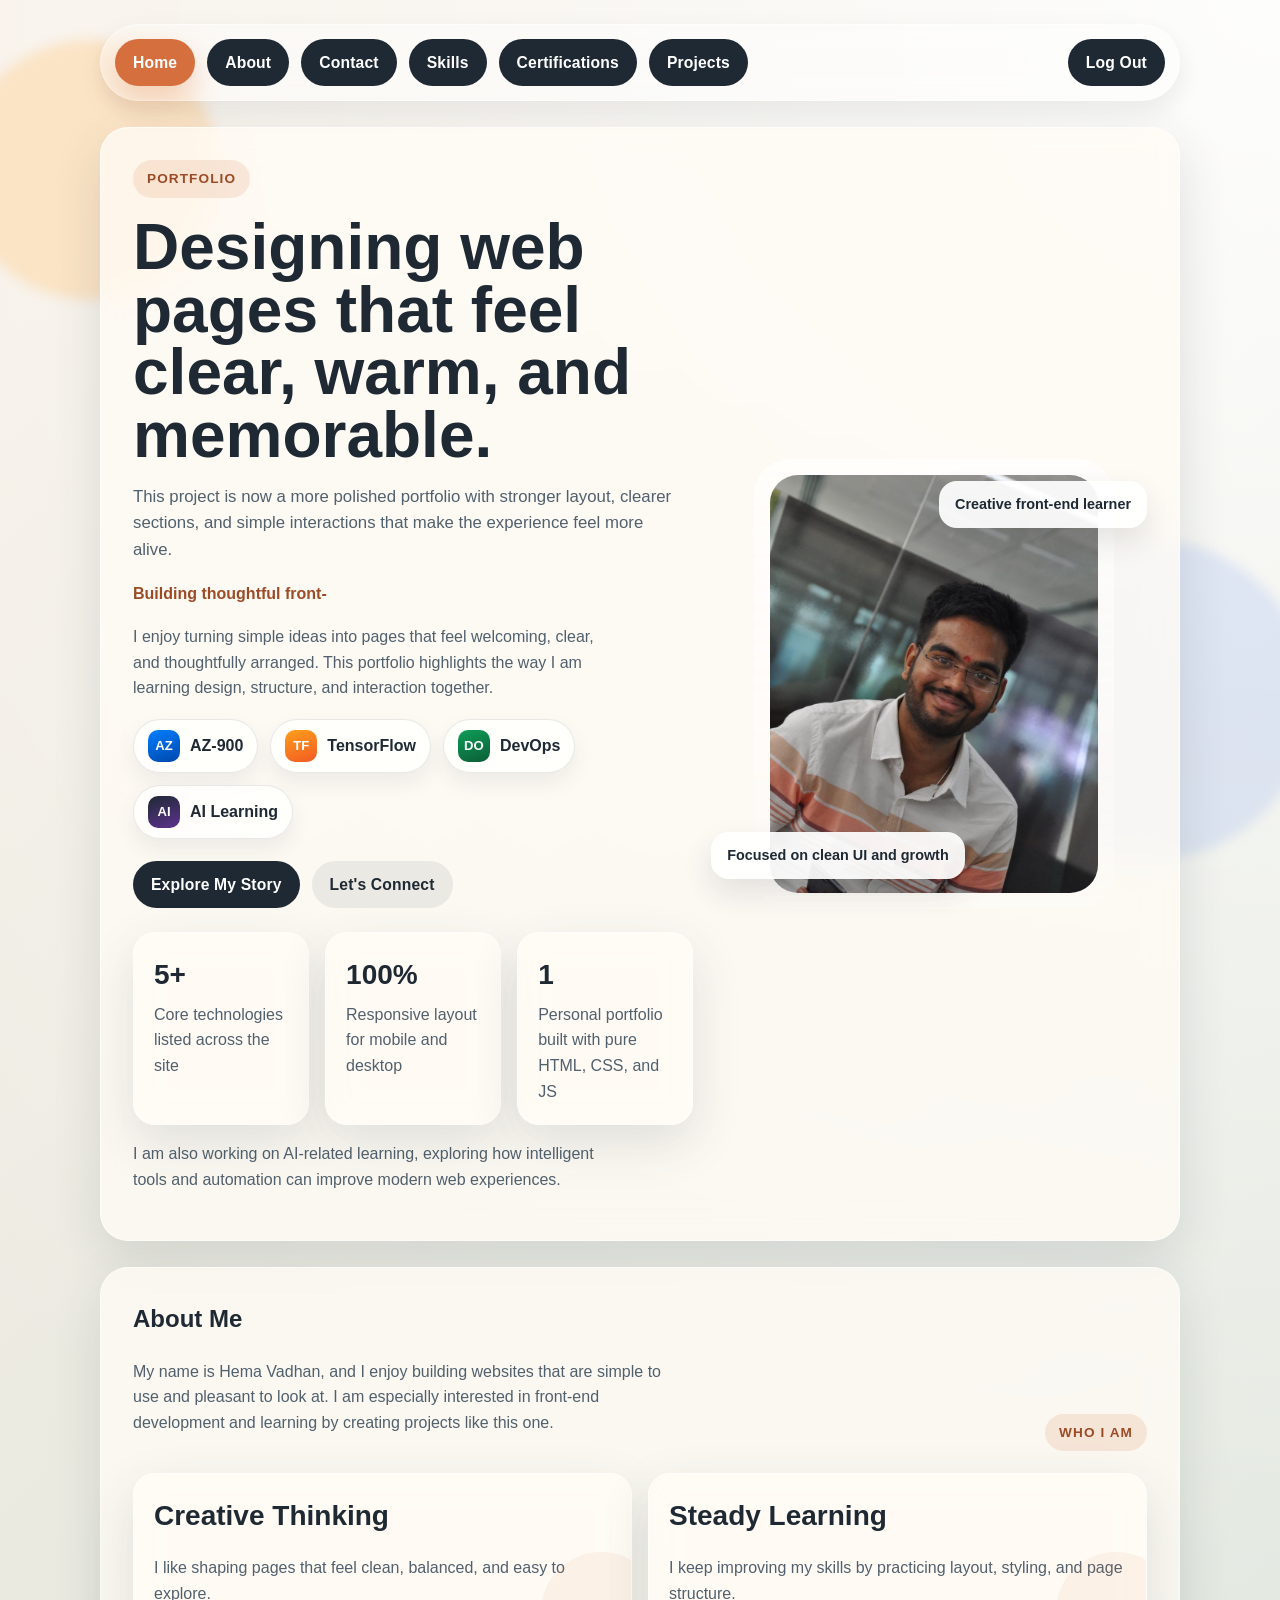
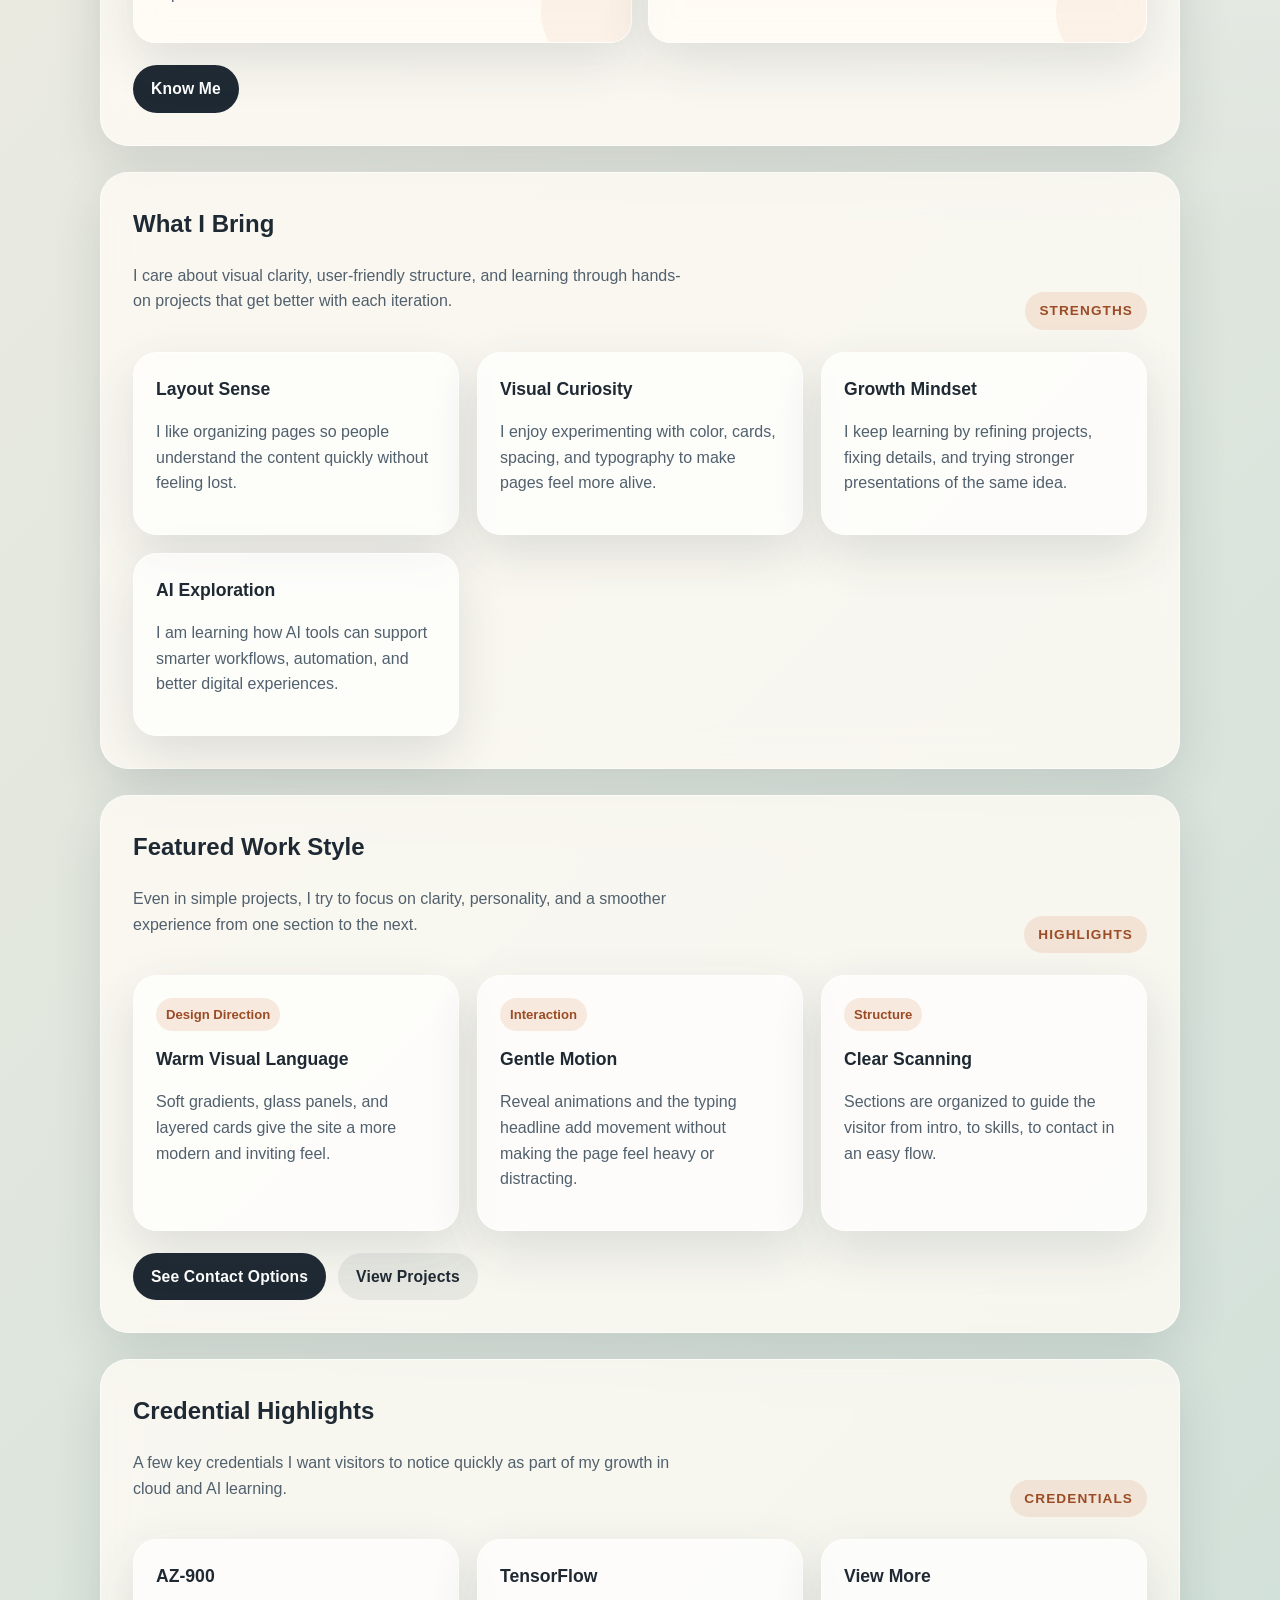
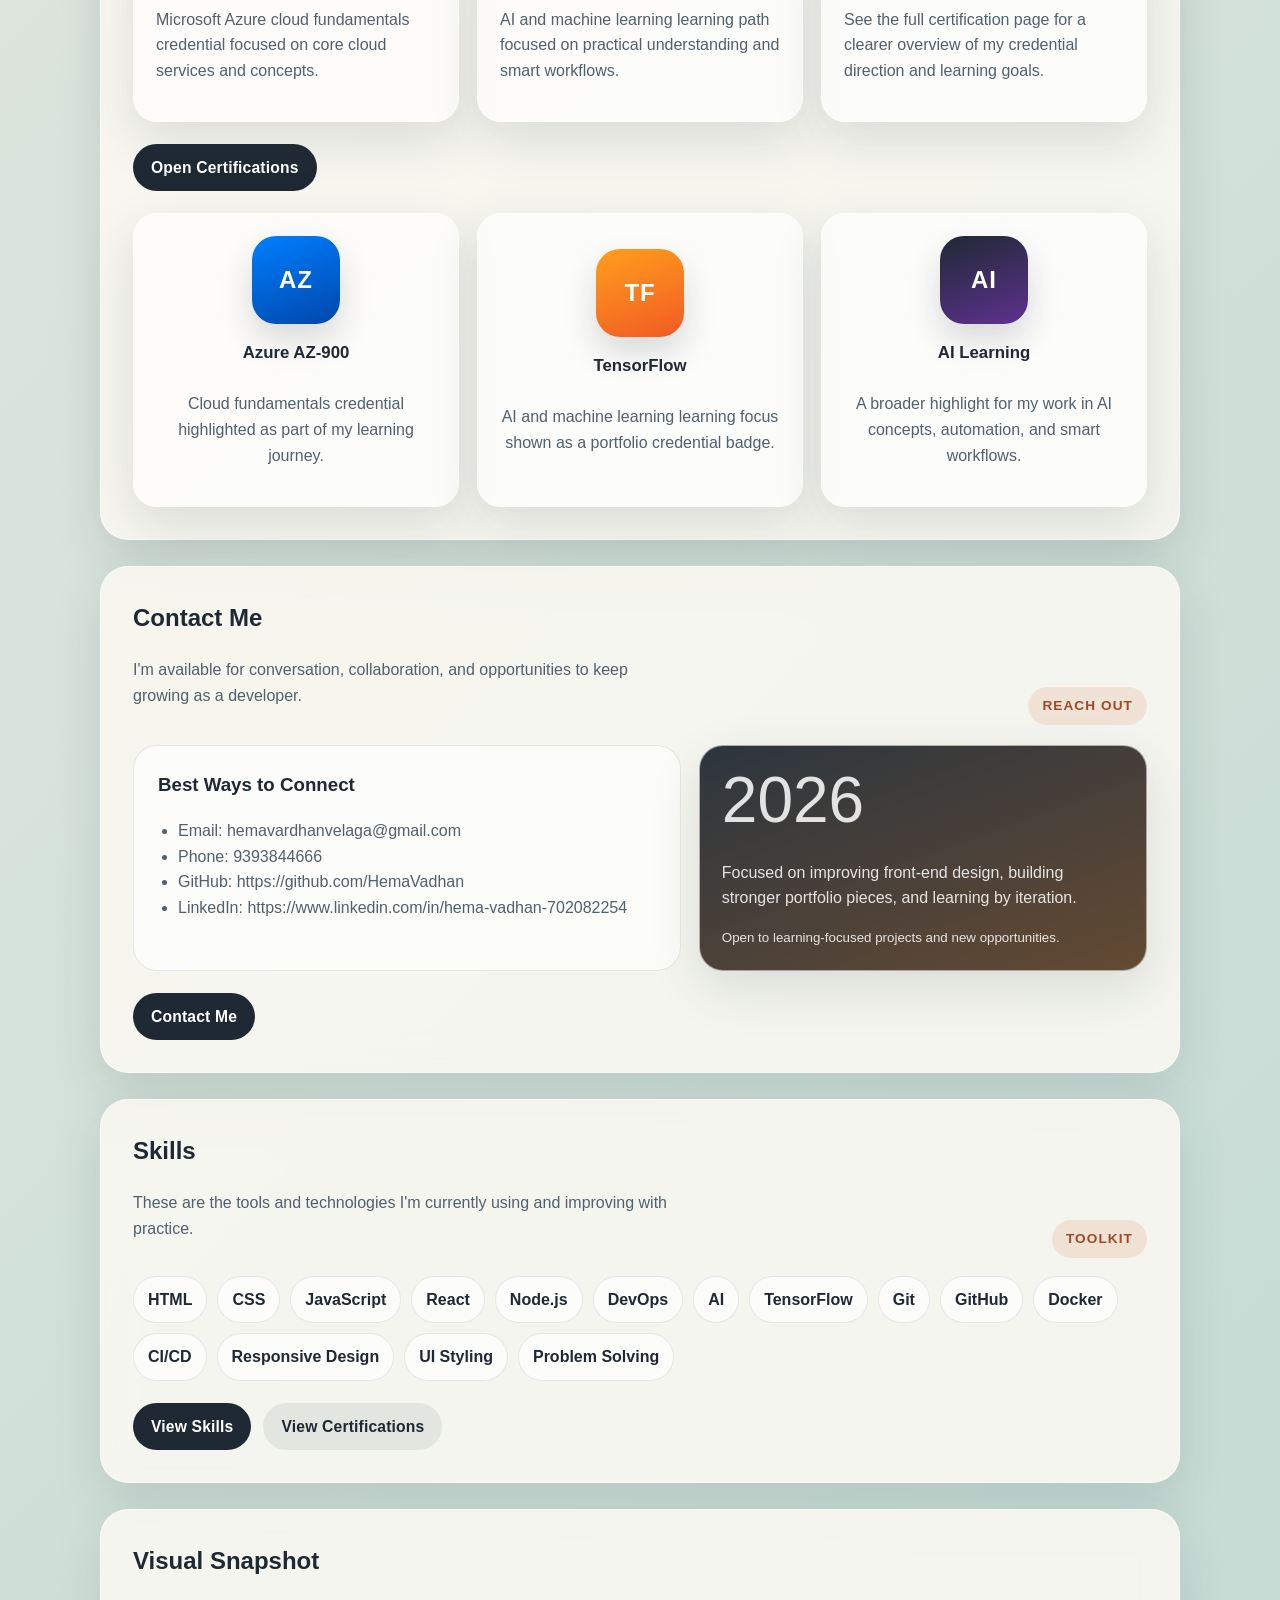
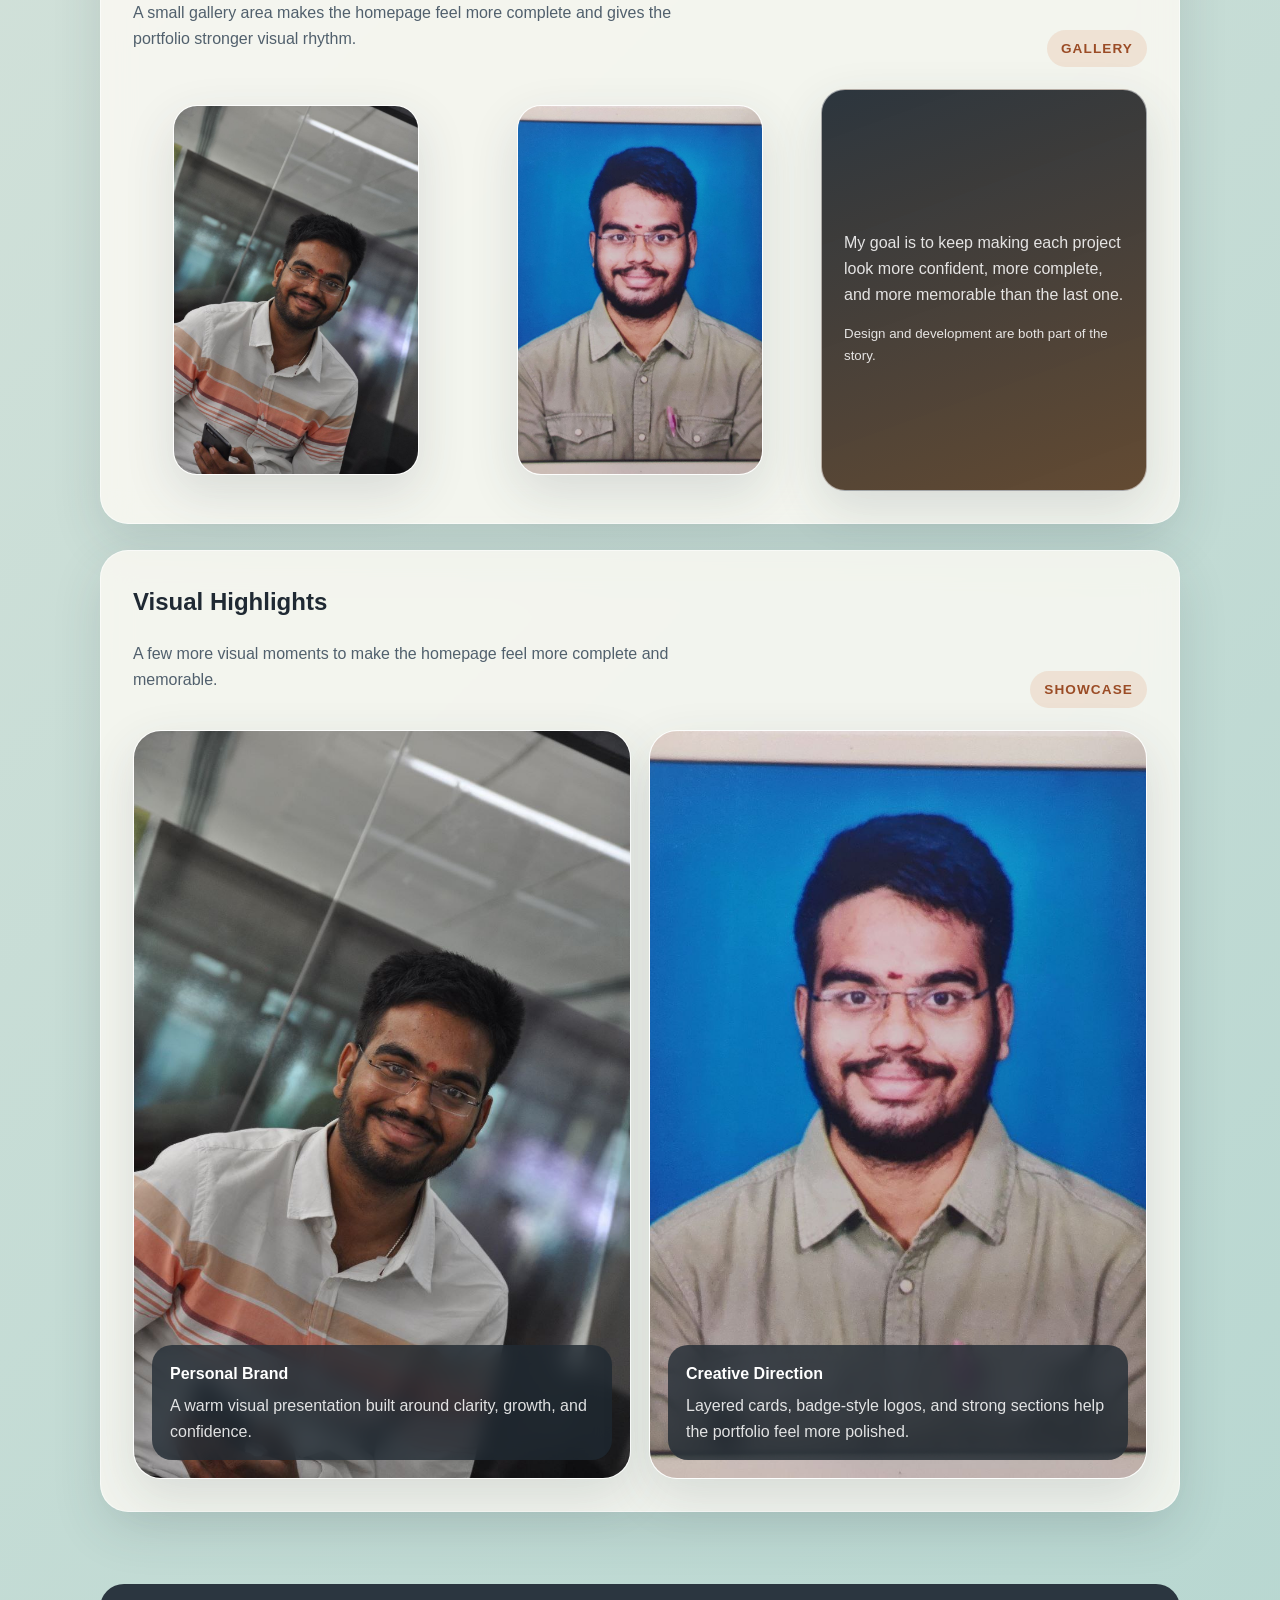
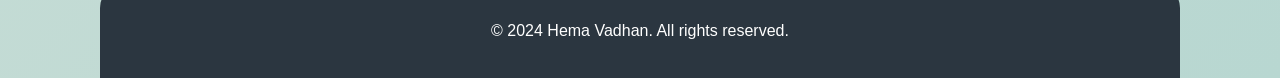
==== commit c33d98f1: "Enhance portfolio visuals with logos and media sections" ====
--- a/index.html
+++ b/index.html
@@ -32,6 +32,12 @@
                         <p class="hero-copy">This project is now a more polished portfolio with stronger layout, clearer sections, and simple interactions that make the experience feel more alive.</p>
                         <p class="typing-text" data-typing>Building thoughtful front-end experiences.</p>
                         <p class="hero-note">I enjoy turning simple ideas into pages that feel welcoming, clear, and thoughtfully arranged. This portfolio highlights the way I am learning design, structure, and interaction together.</p>
+                        <div class="logo-ribbon">
+                            <span class="logo-chip"><span class="logo-dot azure">AZ</span>AZ-900</span>
+                            <span class="logo-chip"><span class="logo-dot tensorflow">TF</span>TensorFlow</span>
+                            <span class="logo-chip"><span class="logo-dot devops">DO</span>DevOps</span>
+                            <span class="logo-chip"><span class="logo-dot ai">AI</span>AI Learning</span>
+                        </div>
                         <div class="actions">
                             <a class="btn" href="about.html">Explore My Story</a>
                             <a class="btn btn-secondary" href="contact.html">Let's Connect</a>
@@ -168,6 +174,23 @@
                 </div>
                 <div class="actions">
                     <a class="btn" href="Certifications.html">Open Certifications</a>
+                </div>
+                <div class="logo-grid">
+                    <article class="logo-card hover-lift">
+                        <div class="logo-mark azure">AZ</div>
+                        <strong>Azure AZ-900</strong>
+                        <p>Cloud fundamentals credential highlighted as part of my learning journey.</p>
+                    </article>
+                    <article class="logo-card hover-lift">
+                        <div class="logo-mark tensorflow">TF</div>
+                        <strong>TensorFlow</strong>
+                        <p>AI and machine learning learning focus shown as a portfolio credential badge.</p>
+                    </article>
+                    <article class="logo-card hover-lift">
+                        <div class="logo-mark ai">AI</div>
+                        <strong>AI Learning</strong>
+                        <p>A broader highlight for my work in AI concepts, automation, and smart workflows.</p>
+                    </article>
                 </div>
             </section>
 
@@ -252,6 +275,32 @@
                     </div>
                 </div>
             </section>
+
+            <section class="content-card reveal">
+                <div class="section-heading">
+                    <div>
+                        <h2>Visual Highlights</h2>
+                        <p class="section-intro">A few more visual moments to make the homepage feel more complete and memorable.</p>
+                    </div>
+                    <span class="eyebrow">Showcase</span>
+                </div>
+                <div class="media-grid">
+                    <article class="media-card hover-lift">
+                        <img src="images/photo_2024-08-13_15-13-43.jpg" alt="Portfolio visual portrait">
+                        <div class="media-overlay">
+                            <strong>Personal Brand</strong>
+                            <p>A warm visual presentation built around clarity, growth, and confidence.</p>
+                        </div>
+                    </article>
+                    <article class="media-card hover-lift">
+                        <img src="images/2100090027.jpg" alt="Creative supporting visual">
+                        <div class="media-overlay">
+                            <strong>Creative Direction</strong>
+                            <p>Layered cards, badge-style logos, and strong sections help the portfolio feel more polished.</p>
+                        </div>
+                    </article>
+                </div>
+            </section>
         </main>
     </div>
     <footer class="site-footer">
--- a/styles.css
+++ b/styles.css
@@ -435,15 +435,24 @@
 .timeline,
 .gallery-grid,
 .project-grid,
-.spotlight-grid {
+.spotlight-grid,
+.logo-grid {
     display: grid;
     gap: 18px;
     margin-top: 22px;
 }
 
+.media-grid {
+    display: grid;
+    grid-template-columns: 1fr 1fr;
+    gap: 18px;
+    margin-top: 22px;
+}
+
 .showcase-grid,
 .gallery-grid,
-.project-grid {
+.project-grid,
+.logo-grid {
     grid-template-columns: repeat(3, minmax(0, 1fr));
 }
 
@@ -455,7 +464,8 @@
 .project-card,
 .timeline-card,
 .gallery-card,
-.quote-card {
+.quote-card,
+.logo-card {
     border-radius: 24px;
     border: 1px solid rgba(255, 255, 255, 0.55);
     background: rgba(255, 255, 255, 0.68);
@@ -465,8 +475,142 @@
 .showcase-card,
 .project-card,
 .timeline-card,
-.quote-card {
+.quote-card,
+.logo-card {
     padding: 22px;
+}
+
+.logo-card {
+    display: flex;
+    flex-direction: column;
+    justify-content: center;
+    align-items: center;
+    text-align: center;
+    min-height: 220px;
+}
+
+.logo-mark {
+    width: 88px;
+    height: 88px;
+    display: grid;
+    place-items: center;
+    border-radius: 24px;
+    margin-bottom: 16px;
+    font-size: 1.5rem;
+    font-weight: 800;
+    letter-spacing: 0.04em;
+    color: #ffffff;
+    box-shadow: 0 16px 32px rgba(49, 61, 73, 0.18);
+}
+
+.logo-mark.azure {
+    background: linear-gradient(160deg, #007fff, #0047ab);
+}
+
+.logo-mark.tensorflow {
+    background: linear-gradient(160deg, #ff9f1c, #f15a24);
+}
+
+.logo-mark.ai {
+    background: linear-gradient(160deg, #1f2933, #5d3290);
+}
+
+.logo-card strong {
+    display: block;
+    margin-bottom: 8px;
+    font-size: 1.05rem;
+}
+
+.logo-card p {
+    color: var(--text-soft);
+}
+
+.media-card {
+    position: relative;
+    overflow: hidden;
+    min-height: 300px;
+    border-radius: 28px;
+    border: 1px solid rgba(255, 255, 255, 0.55);
+    box-shadow: var(--shadow);
+    background: rgba(255, 255, 255, 0.68);
+}
+
+.media-card img {
+    width: 100%;
+    height: 100%;
+    display: block;
+    object-fit: cover;
+    transition: transform 0.5s ease;
+}
+
+.media-card:hover img {
+    transform: scale(1.05);
+}
+
+.media-overlay {
+    position: absolute;
+    inset: auto 18px 18px 18px;
+    padding: 16px 18px;
+    border-radius: 20px;
+    background: rgba(31, 41, 51, 0.78);
+    color: #ffffff;
+    backdrop-filter: blur(10px);
+}
+
+.media-overlay strong {
+    display: block;
+    margin-bottom: 6px;
+}
+
+.media-overlay p {
+    margin: 0;
+    color: rgba(255, 255, 255, 0.86);
+}
+
+.logo-ribbon {
+    display: flex;
+    flex-wrap: wrap;
+    gap: 12px;
+    margin-top: 18px;
+}
+
+.logo-chip {
+    display: inline-flex;
+    align-items: center;
+    gap: 10px;
+    padding: 10px 14px;
+    border-radius: 999px;
+    background: rgba(255, 255, 255, 0.72);
+    border: 1px solid var(--stroke);
+    box-shadow: 0 10px 20px rgba(49, 61, 73, 0.08);
+    font-weight: 600;
+}
+
+.logo-dot {
+    width: 32px;
+    height: 32px;
+    border-radius: 10px;
+    display: grid;
+    place-items: center;
+    color: #ffffff;
+    font-size: 0.82rem;
+    font-weight: 800;
+}
+
+.logo-dot.azure {
+    background: linear-gradient(160deg, #007fff, #0047ab);
+}
+
+.logo-dot.tensorflow {
+    background: linear-gradient(160deg, #ff9f1c, #f15a24);
+}
+
+.logo-dot.ai {
+    background: linear-gradient(160deg, #1f2933, #5d3290);
+}
+
+.logo-dot.devops {
+    background: linear-gradient(160deg, #0f9d58, #0b5d36);
 }
 
 .showcase-card strong,
@@ -717,6 +861,8 @@
     .showcase-grid,
     .gallery-grid,
     .project-grid,
+    .logo-grid,
+    .media-grid,
     .timeline,
     .spotlight-grid,
     .contact-panel {
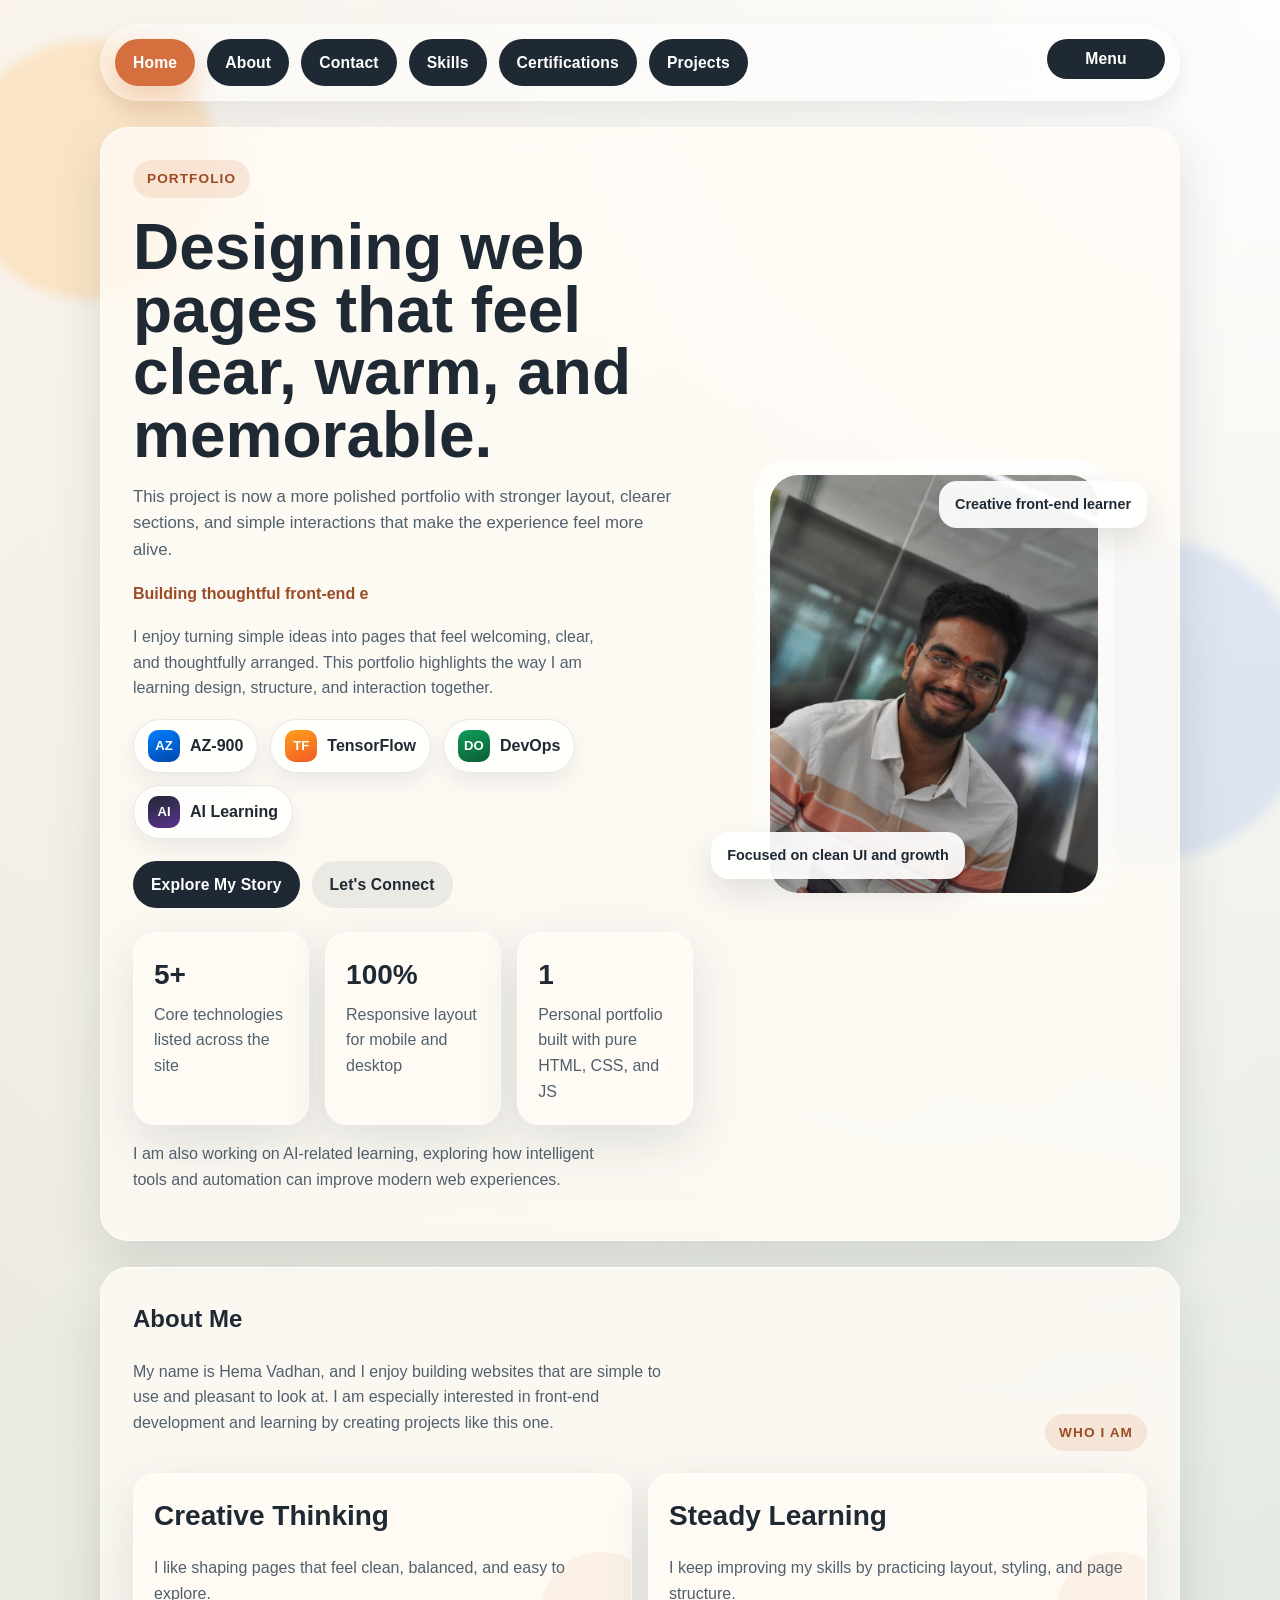
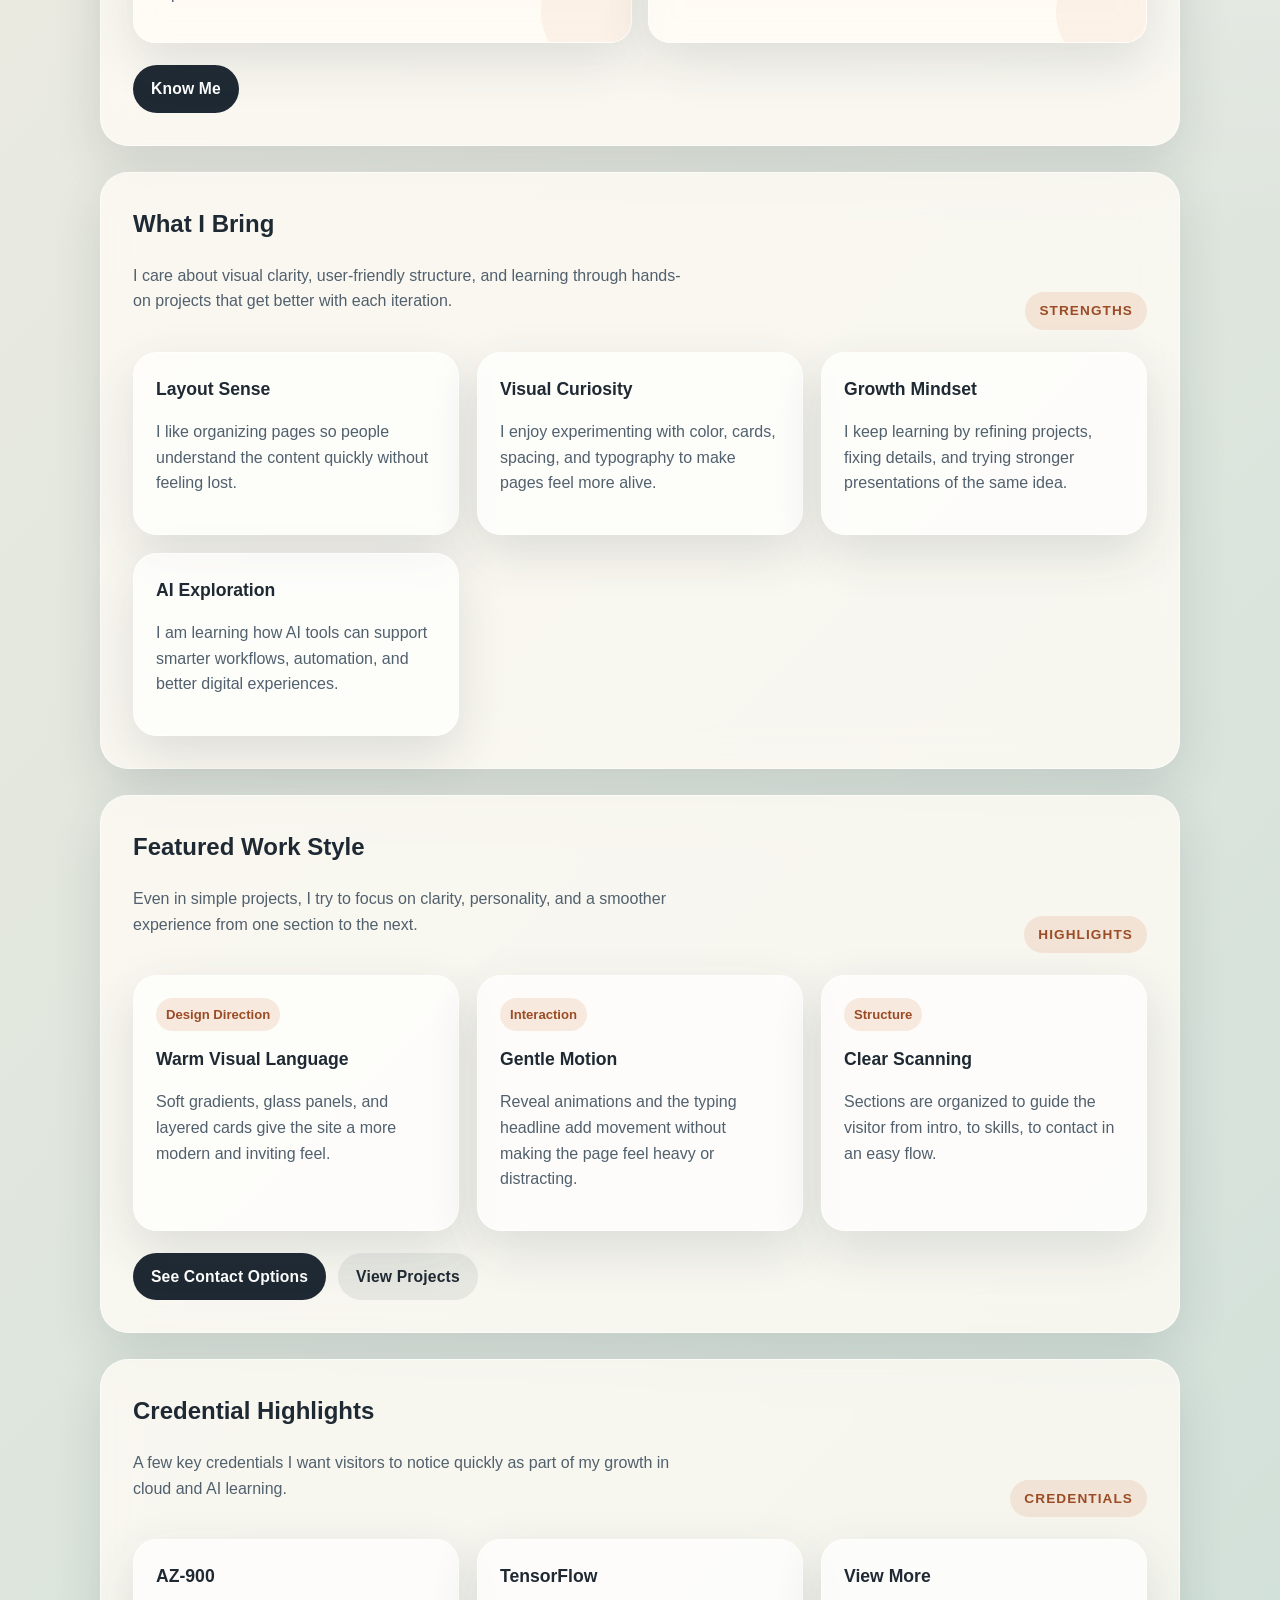
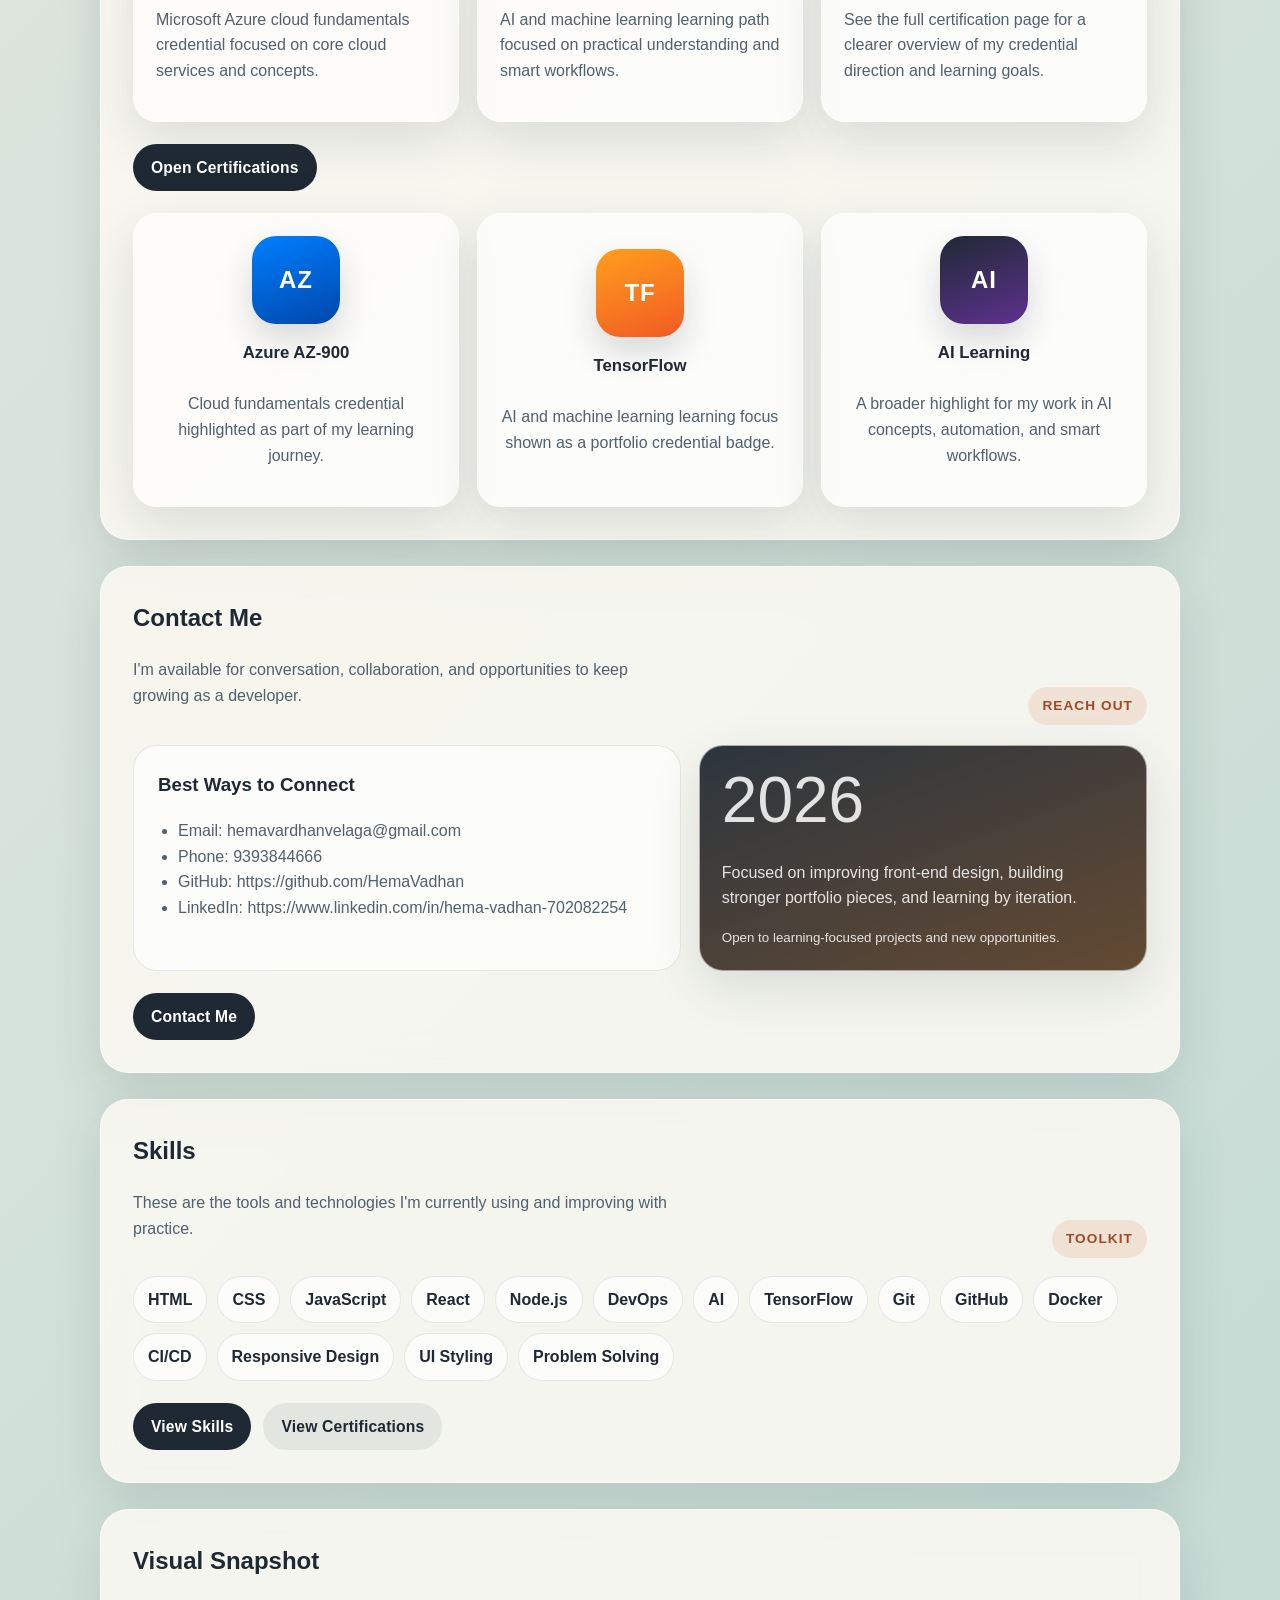
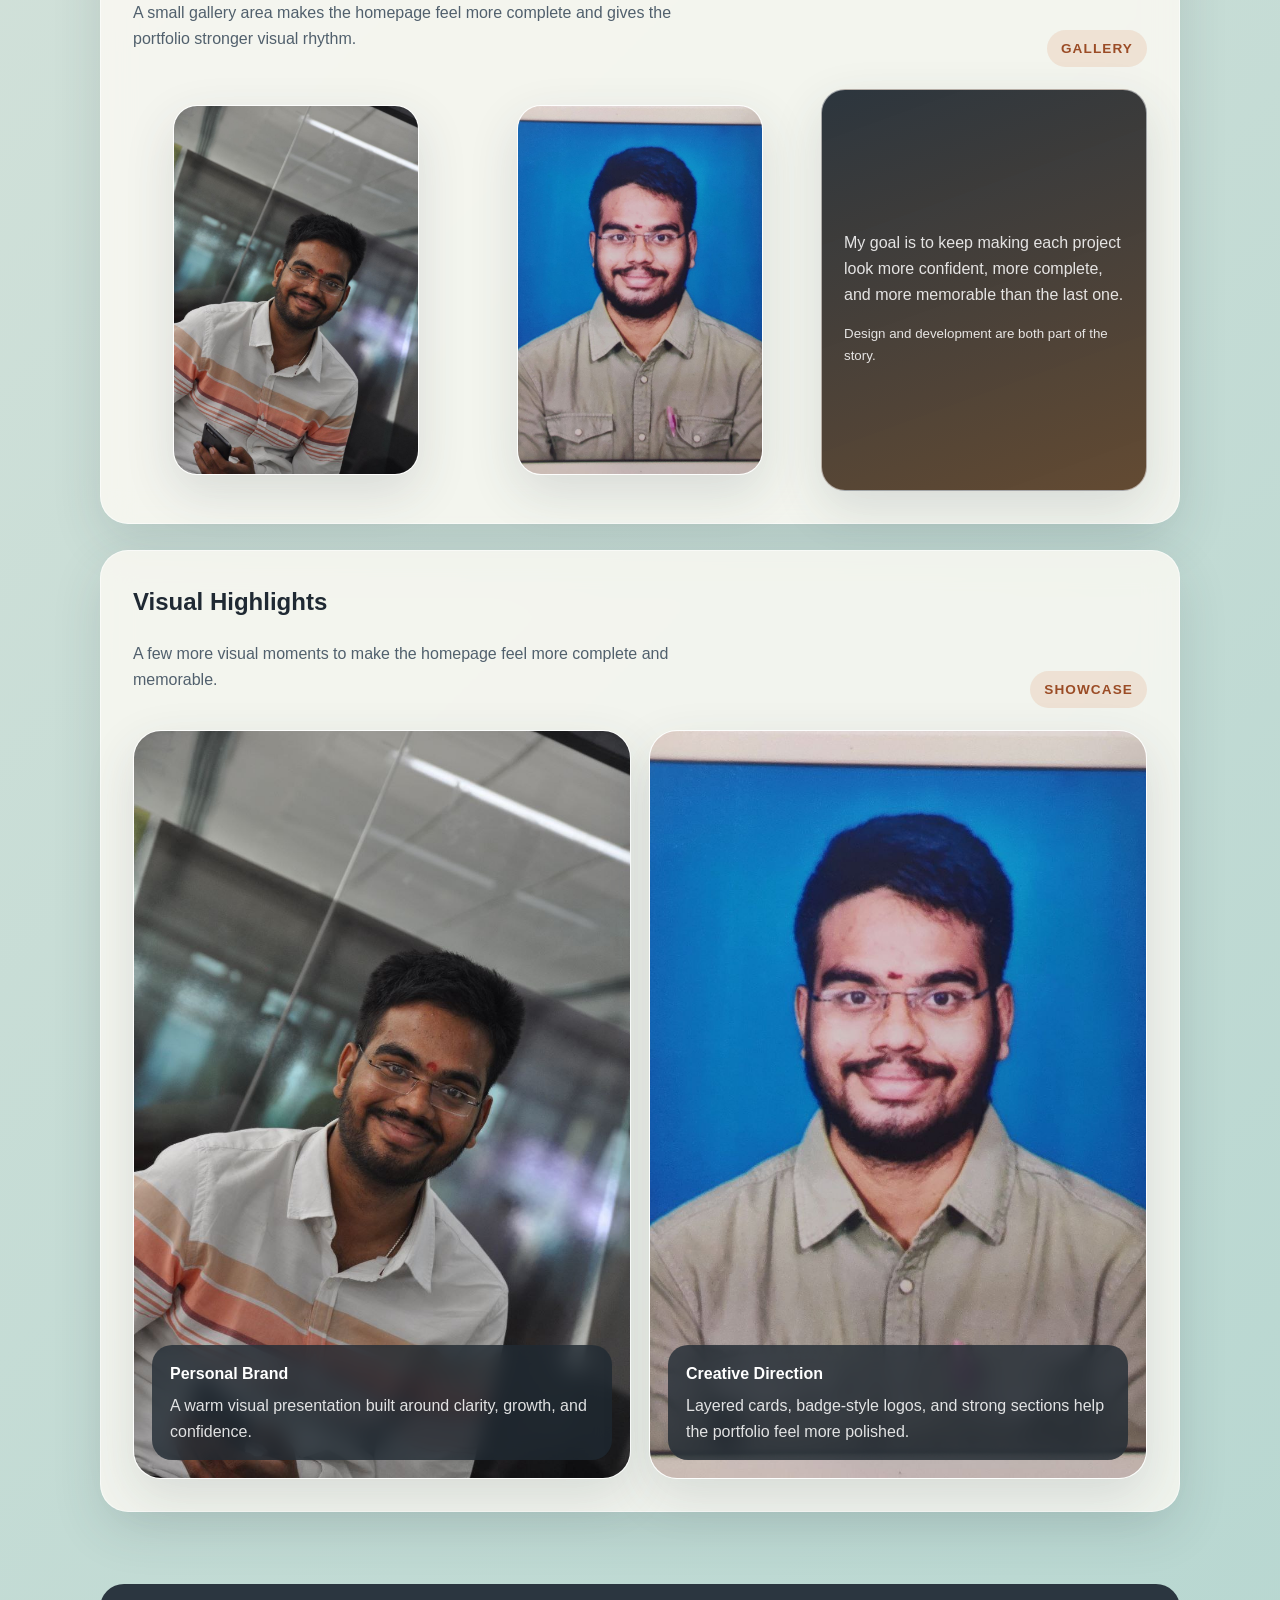
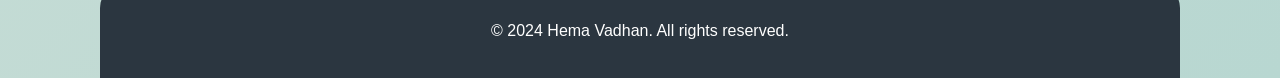
==== commit 85858fa8: "Add dark mode and nav dropdown menu" ====
--- a/index.html
+++ b/index.html
@@ -19,7 +19,13 @@
                     <li><a class="btn nav-link" href="Skills.html">Skills</a></li>
                     <li><a class="btn nav-link" href="Certifications.html">Certifications</a></li>
                     <li><a class="btn nav-link" href="Projects.html">Projects</a></li>
-                    <li class="push-right"><a class="btn nav-link" href="login.html">Log Out</a></li>
+                    <li class="push-right nav-dropdown">
+                        <button class="btn menu-toggle" type="button" data-menu-toggle aria-expanded="false">Menu</button>
+                        <div class="menu-panel">
+                            <button class="btn menu-item theme-toggle" type="button" data-theme-toggle>Dark Mode</button>
+                            <a class="btn menu-item" href="login.html">Log Out</a>
+                        </div>
+                    </li>
                 </ul>
             </nav>
         </header>
--- a/styles.css
+++ b/styles.css
@@ -10,6 +10,40 @@
     --accent-soft: rgba(213, 111, 62, 0.14);
     --stroke: rgba(31, 41, 51, 0.1);
     --shadow: 0 18px 50px rgba(49, 61, 73, 0.14);
+    --nav-bg: rgba(255, 255, 255, 0.42);
+    --nav-border: rgba(255, 255, 255, 0.45);
+    --footer-bg: rgba(31, 41, 51, 0.92);
+    --overlay-bg: rgba(31, 41, 51, 0.78);
+    --overlay-text: rgba(255, 255, 255, 0.86);
+    --input-bg: rgba(255, 255, 255, 0.84);
+    --chip-bg: rgba(255, 255, 255, 0.72);
+    --card-bg: rgba(255, 255, 255, 0.68);
+    --contact-bg: rgba(255, 255, 255, 0.66);
+    --quote-bg: linear-gradient(160deg, rgba(31, 41, 51, 0.94), rgba(87, 59, 34, 0.92));
+}
+
+body[data-theme="dark"] {
+    --bg-top: #0f1720;
+    --bg-bottom: #162938;
+    --panel: rgba(15, 23, 32, 0.82);
+    --panel-strong: rgba(22, 41, 56, 0.94);
+    --text-main: #eef4f8;
+    --text-soft: #a9bcc8;
+    --accent: #ff9f5c;
+    --accent-dark: #ffbc85;
+    --accent-soft: rgba(255, 159, 92, 0.14);
+    --stroke: rgba(255, 255, 255, 0.08);
+    --shadow: 0 18px 50px rgba(0, 0, 0, 0.32);
+    --nav-bg: rgba(9, 16, 24, 0.62);
+    --nav-border: rgba(255, 255, 255, 0.08);
+    --footer-bg: rgba(8, 14, 20, 0.94);
+    --overlay-bg: rgba(6, 10, 16, 0.82);
+    --overlay-text: rgba(255, 255, 255, 0.88);
+    --input-bg: rgba(20, 33, 46, 0.9);
+    --chip-bg: rgba(18, 30, 42, 0.9);
+    --card-bg: rgba(17, 28, 39, 0.82);
+    --contact-bg: rgba(17, 28, 39, 0.82);
+    --quote-bg: linear-gradient(160deg, rgba(4, 10, 16, 0.96), rgba(31, 55, 76, 0.94));
 }
 
 * {
@@ -98,15 +132,53 @@
     padding: 14px;
     margin: 0;
     list-style: none;
-    border: 1px solid rgba(255, 255, 255, 0.45);
+    border: 1px solid var(--nav-border);
     border-radius: 999px;
-    background: rgba(255, 255, 255, 0.42);
+    background: var(--nav-bg);
     backdrop-filter: blur(14px);
     box-shadow: 0 10px 25px rgba(31, 41, 51, 0.08);
 }
 
 .nav-list .push-right {
     margin-left: auto;
+}
+
+.nav-list .push-right + .push-right {
+    margin-left: 0;
+}
+
+.nav-dropdown {
+    position: relative;
+}
+
+.menu-toggle {
+    min-width: 118px;
+}
+
+.menu-panel {
+    position: absolute;
+    top: calc(100% + 10px);
+    right: 0;
+    min-width: 190px;
+    padding: 10px;
+    border-radius: 20px;
+    border: 1px solid var(--nav-border);
+    background: var(--nav-bg);
+    backdrop-filter: blur(14px);
+    box-shadow: 0 18px 40px rgba(31, 41, 51, 0.14);
+    display: none;
+    z-index: 10;
+}
+
+.nav-dropdown.is-open .menu-panel {
+    display: grid;
+    gap: 8px;
+}
+
+.menu-item {
+    width: 100%;
+    justify-content: flex-start;
+    text-align: left;
 }
 
 @media (max-width: 640px) {
@@ -468,7 +540,7 @@
 .logo-card {
     border-radius: 24px;
     border: 1px solid rgba(255, 255, 255, 0.55);
-    background: rgba(255, 255, 255, 0.68);
+    background: var(--card-bg);
     box-shadow: var(--shadow);
 }
 
@@ -552,7 +624,7 @@
     inset: auto 18px 18px 18px;
     padding: 16px 18px;
     border-radius: 20px;
-    background: rgba(31, 41, 51, 0.78);
+    background: var(--overlay-bg);
     color: #ffffff;
     backdrop-filter: blur(10px);
 }
@@ -564,7 +636,7 @@
 
 .media-overlay p {
     margin: 0;
-    color: rgba(255, 255, 255, 0.86);
+    color: var(--overlay-text);
 }
 
 .logo-ribbon {
@@ -580,7 +652,7 @@
     gap: 10px;
     padding: 10px 14px;
     border-radius: 999px;
-    background: rgba(255, 255, 255, 0.72);
+    background: var(--chip-bg);
     border: 1px solid var(--stroke);
     box-shadow: 0 10px 20px rgba(49, 61, 73, 0.08);
     font-weight: 600;
@@ -673,7 +745,7 @@
     display: flex;
     flex-direction: column;
     justify-content: center;
-    background: linear-gradient(160deg, rgba(31, 41, 51, 0.94), rgba(87, 59, 34, 0.92));
+    background: var(--quote-bg);
     color: #ffffff;
 }
 
@@ -698,7 +770,7 @@
 .contact-blurb {
     padding: 24px;
     border-radius: 24px;
-    background: rgba(255, 255, 255, 0.66);
+    background: var(--contact-bg);
     border: 1px solid var(--stroke);
 }
 
@@ -753,7 +825,7 @@
     gap: 16px;
     padding: 16px 18px;
     border-radius: 18px;
-    background: rgba(255, 255, 255, 0.7);
+    background: var(--card-bg);
     border: 1px solid var(--stroke);
 }
 
@@ -766,7 +838,7 @@
     margin: 24px auto 0;
     padding: 18px 20px;
     border-radius: 24px 24px 0 0;
-    background: rgba(31, 41, 51, 0.92);
+    background: var(--footer-bg);
     color: #ffffff;
     text-align: center;
 }
@@ -798,7 +870,7 @@
     display: block;
     margin-bottom: 8px;
     font-weight: 700;
-    color: #10212f;
+    color: var(--text-main);
 }
 
 .form-group input {
@@ -807,7 +879,8 @@
     border: 1px solid rgba(16, 33, 47, 0.18);
     border-radius: 14px;
     font: inherit;
-    background: rgba(255, 255, 255, 0.84);
+    background: var(--input-bg);
+    color: var(--text-main);
     transition: border-color 0.2s ease, transform 0.2s ease, box-shadow 0.2s ease;
 }
 
@@ -821,7 +894,7 @@
 .helper-text {
     margin-top: 18px;
     text-align: center;
-    color: #10212f;
+    color: var(--text-main);
 }
 
 .helper-text a,
@@ -840,6 +913,35 @@
 .reveal.is-visible {
     opacity: 1;
     transform: translateY(0);
+}
+
+.theme-toggle {
+    min-width: 124px;
+}
+
+body[data-theme="dark"] .btn {
+    background: #f1f5f8;
+    color: #101922;
+}
+
+body[data-theme="dark"] .btn:hover,
+body[data-theme="dark"] .btn:focus-visible {
+    background: var(--accent);
+    color: #101922;
+}
+
+body[data-theme="dark"] .btn-secondary {
+    background: rgba(255, 255, 255, 0.08);
+    color: var(--text-main);
+}
+
+body[data-theme="dark"] .showcase-card strong,
+body[data-theme="dark"] .project-card strong,
+body[data-theme="dark"] .timeline-card strong,
+body[data-theme="dark"] .logo-card strong,
+body[data-theme="dark"] .contact-blurb h3,
+body[data-theme="dark"] .contact-item strong {
+    color: var(--text-main);
 }
 
 @media (prefers-reduced-motion: reduce) {
@@ -912,6 +1014,12 @@
         width: 100%;
     }
 
+    .menu-panel {
+        position: static;
+        min-width: 100%;
+        margin-top: 10px;
+    }
+
     .floating-badge.bottom {
         left: 0;
     }
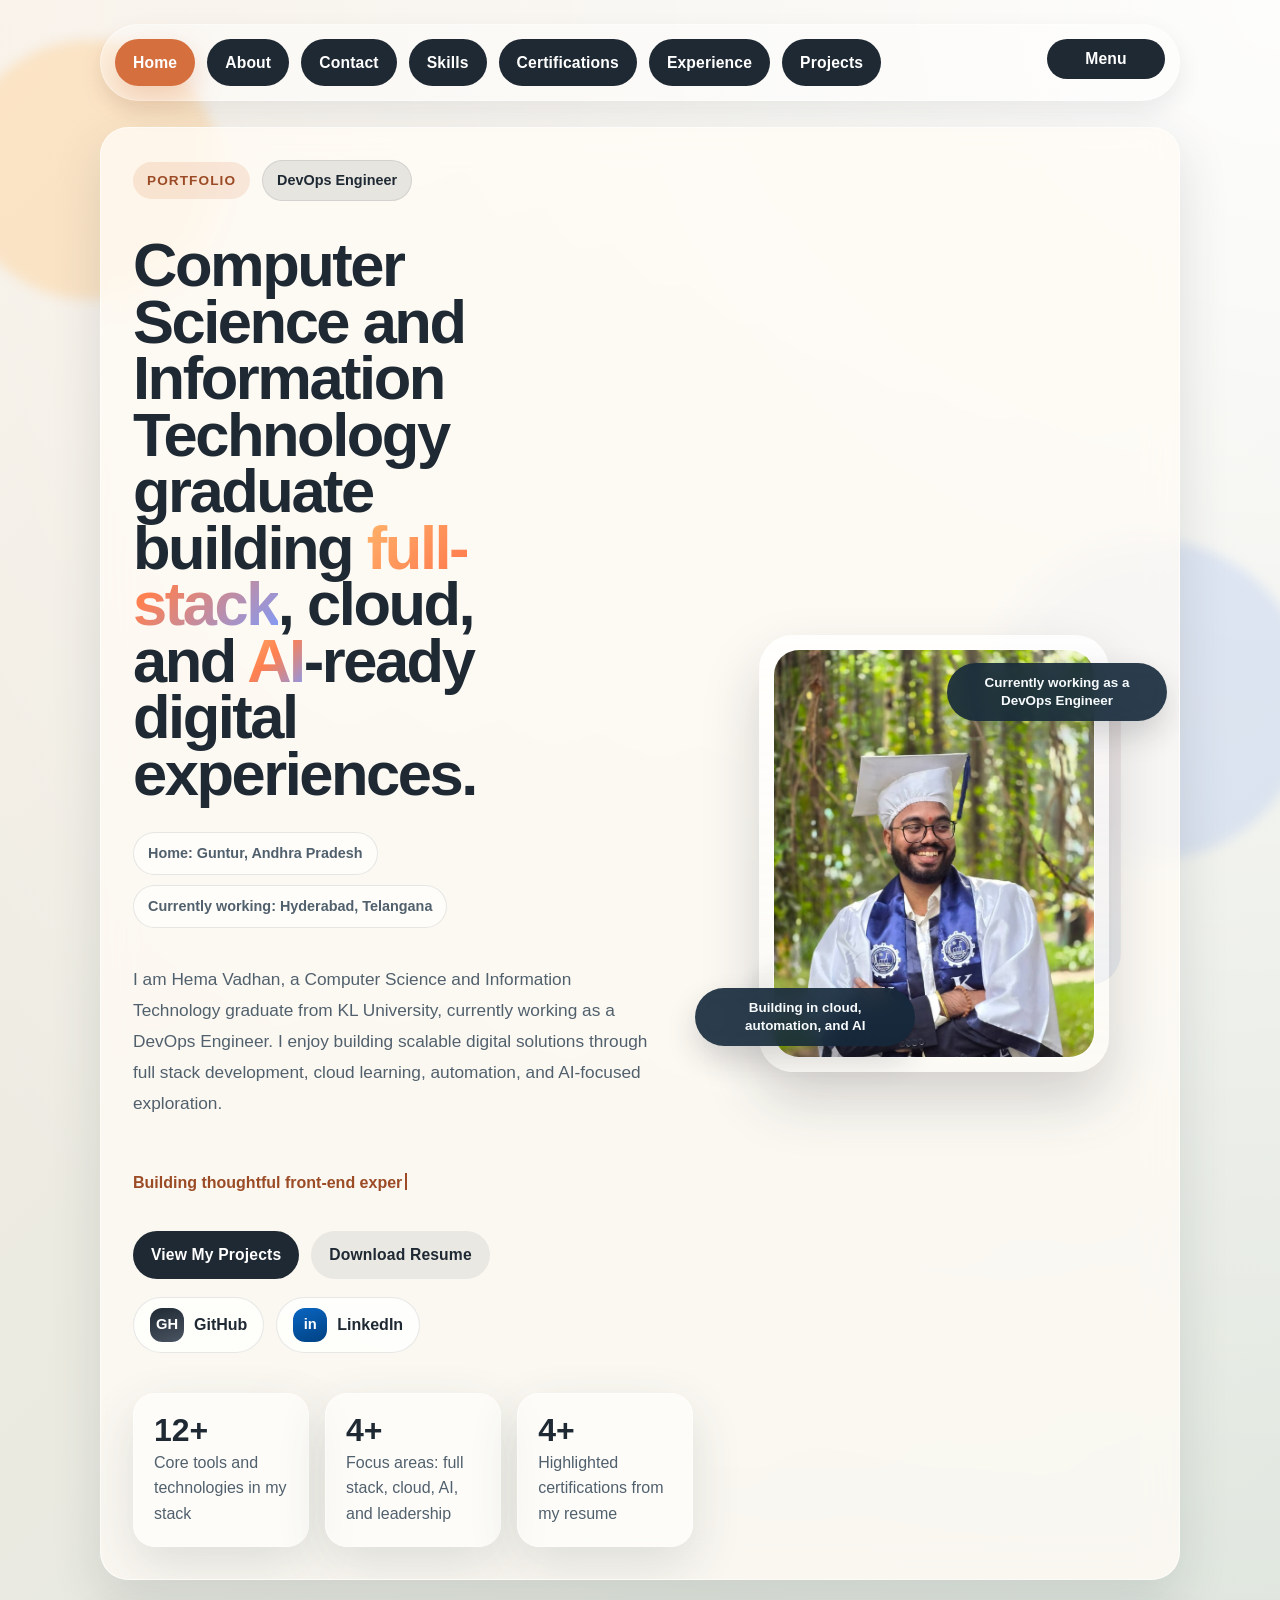
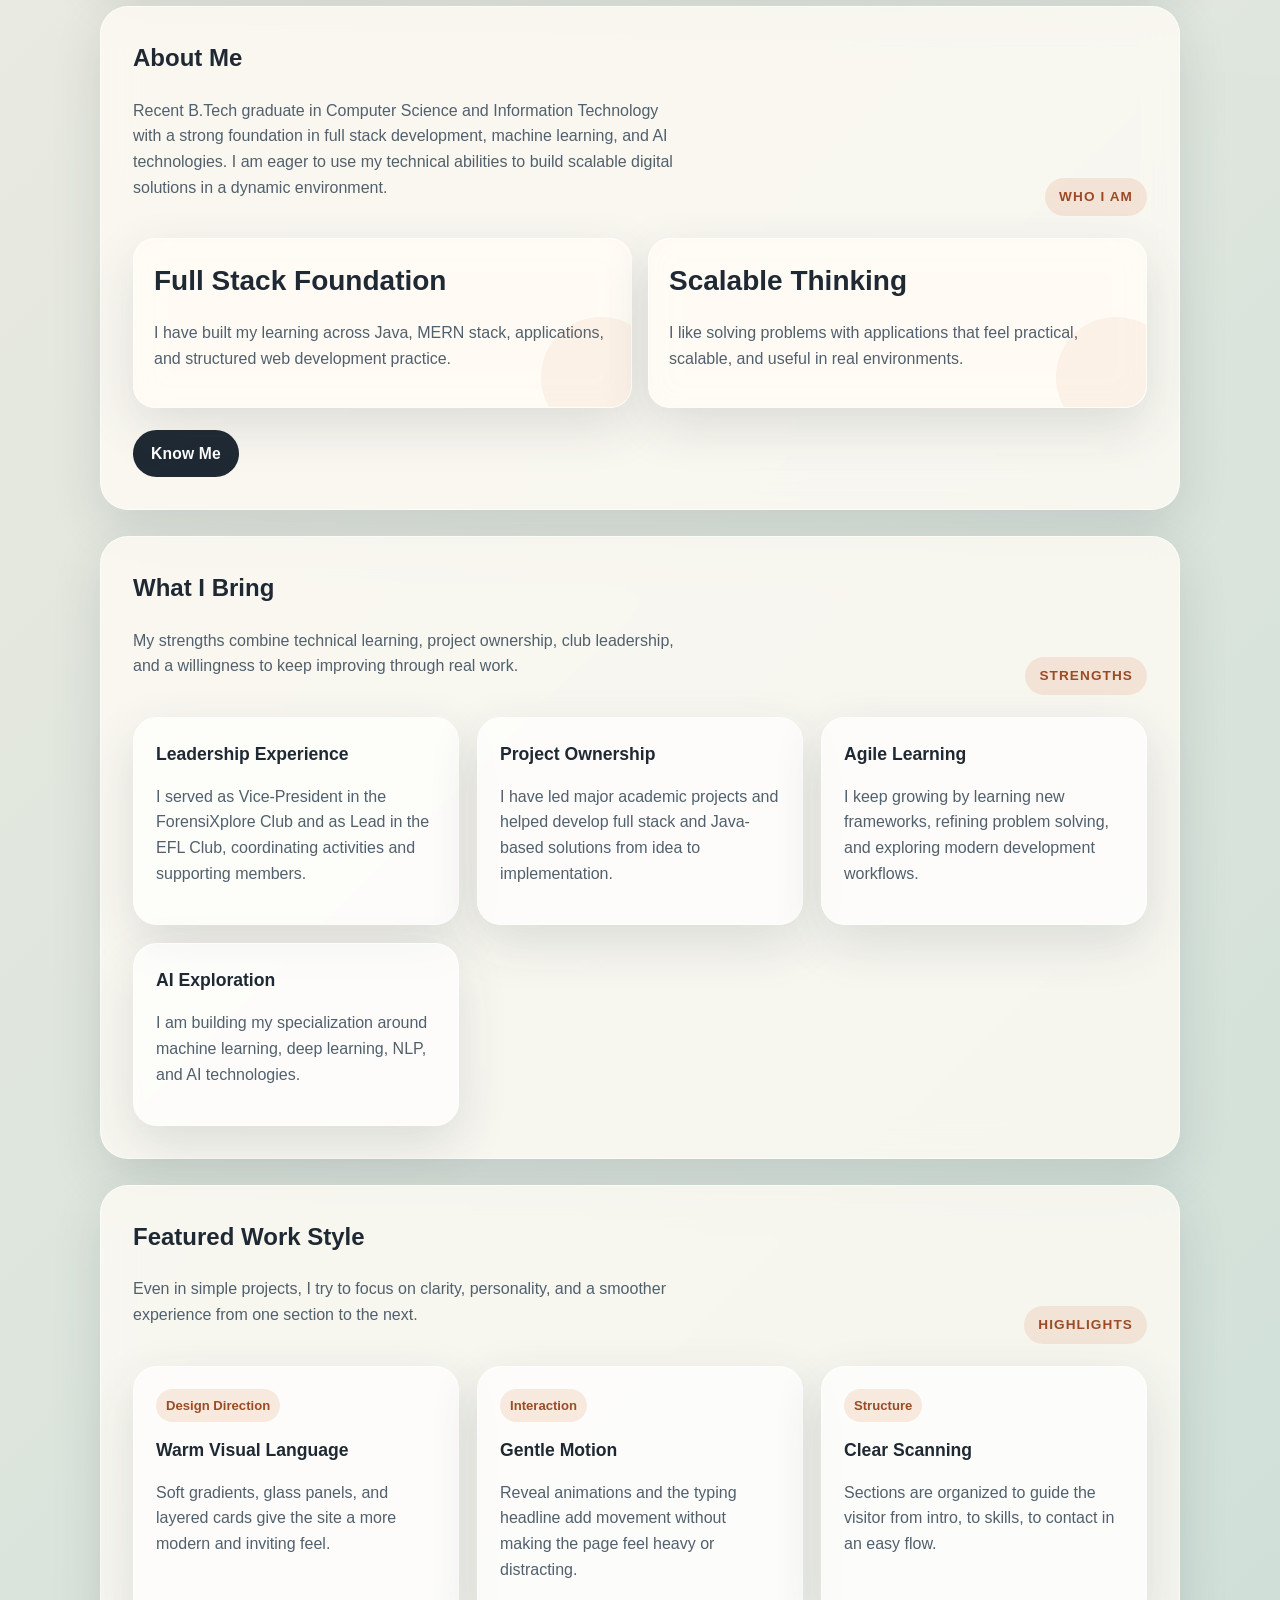
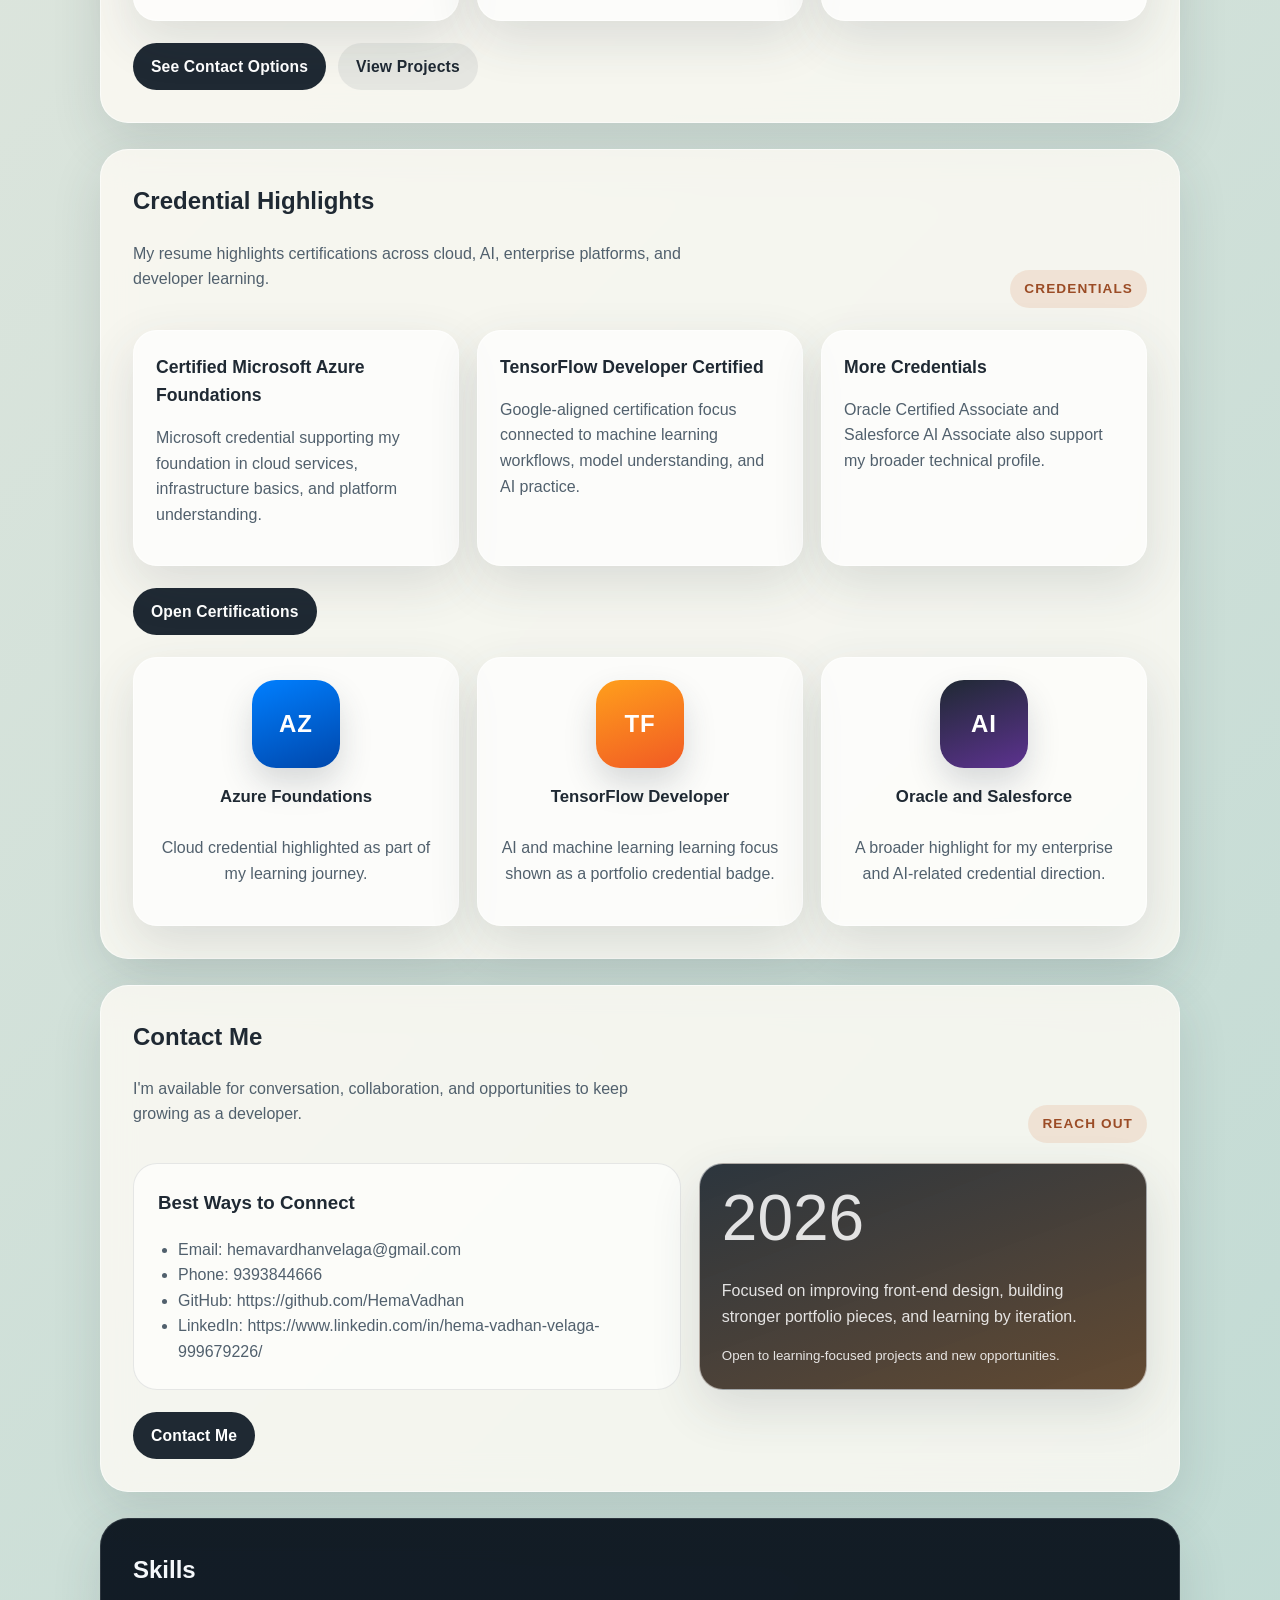
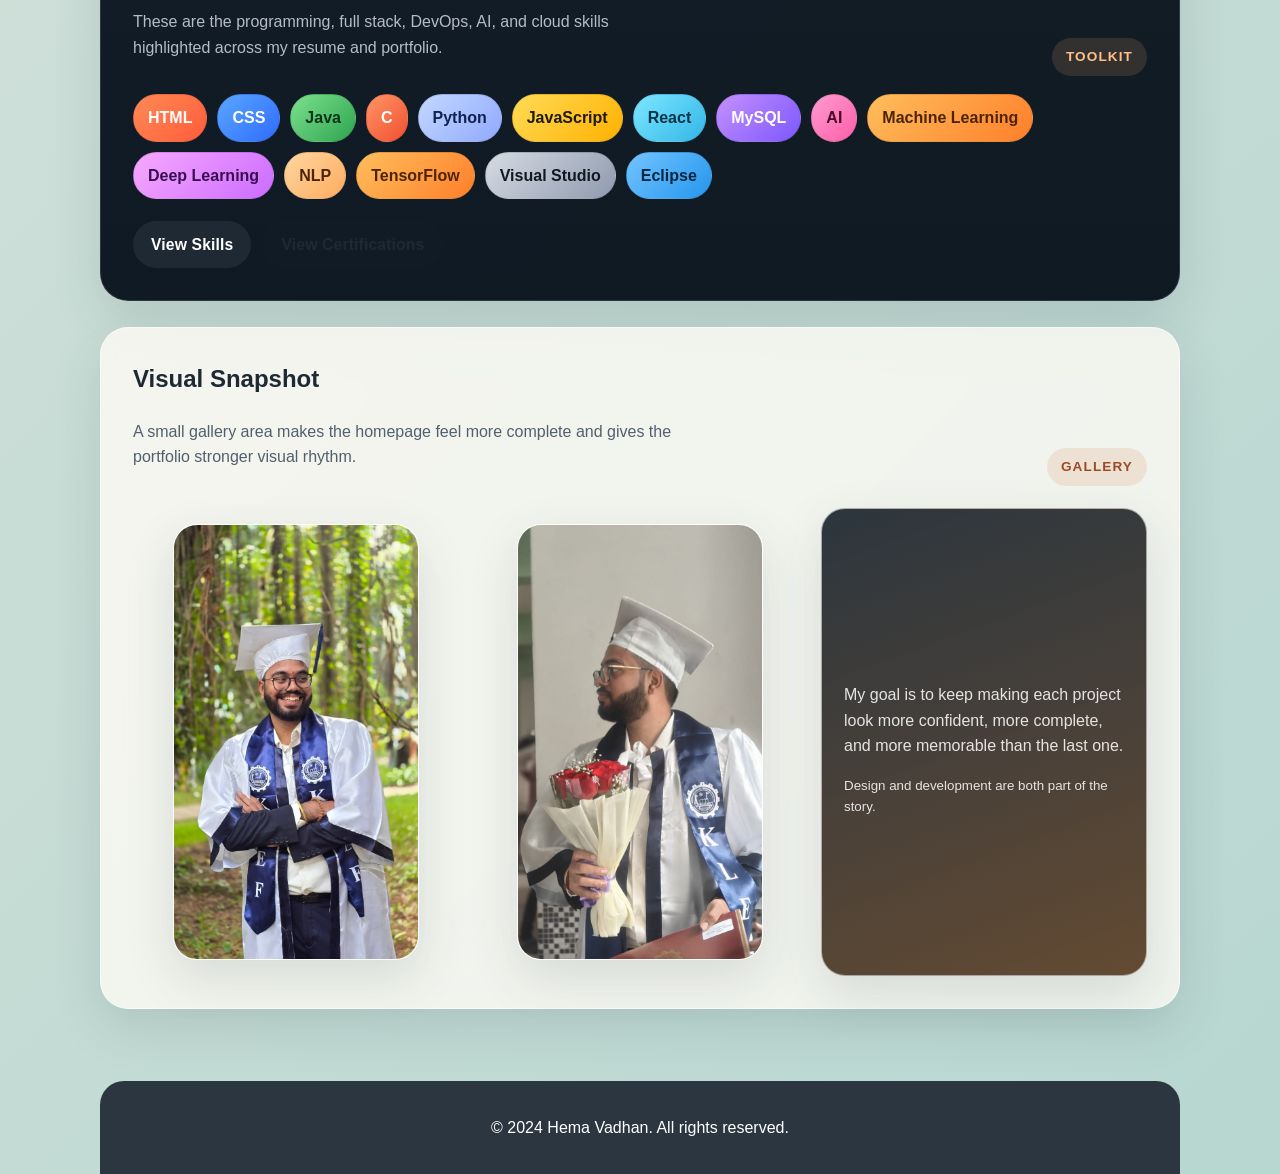
==== commit 05a14301: "Refresh portfolio with resume details and new visuals" ====
--- a/index.html
+++ b/index.html
@@ -18,6 +18,7 @@
                     <li><a class="btn nav-link" href="contact.html">Contact</a></li>
                     <li><a class="btn nav-link" href="Skills.html">Skills</a></li>
                     <li><a class="btn nav-link" href="Certifications.html">Certifications</a></li>
+                    <li><a class="btn nav-link" href="Experience.html">Experience</a></li>
                     <li><a class="btn nav-link" href="Projects.html">Projects</a></li>
                     <li class="push-right nav-dropdown">
                         <button class="btn menu-toggle" type="button" data-menu-toggle aria-expanded="false">Menu</button>
@@ -32,44 +33,55 @@
         <main>
             <section class="hero reveal">
                 <div class="hero-grid">
-                    <div>
-                        <span class="eyebrow">Portfolio</span>
-                        <h1>Designing web pages that feel clear, warm, and memorable.</h1>
-                        <p class="hero-copy">This project is now a more polished portfolio with stronger layout, clearer sections, and simple interactions that make the experience feel more alive.</p>
-                        <p class="typing-text" data-typing>Building thoughtful front-end experiences.</p>
-                        <p class="hero-note">I enjoy turning simple ideas into pages that feel welcoming, clear, and thoughtfully arranged. This portfolio highlights the way I am learning design, structure, and interaction together.</p>
-                        <div class="logo-ribbon">
-                            <span class="logo-chip"><span class="logo-dot azure">AZ</span>AZ-900</span>
-                            <span class="logo-chip"><span class="logo-dot tensorflow">TF</span>TensorFlow</span>
-                            <span class="logo-chip"><span class="logo-dot devops">DO</span>DevOps</span>
-                            <span class="logo-chip"><span class="logo-dot ai">AI</span>AI Learning</span>
-                        </div>
-                        <div class="actions">
-                            <a class="btn" href="about.html">Explore My Story</a>
-                            <a class="btn btn-secondary" href="contact.html">Let's Connect</a>
-                        </div>
-                        <div class="stats-grid">
-                            <article class="mini-card">
-                                <strong>5+</strong>
-                                <span>Core technologies listed across the site</span>
+                    <div class="hero-copy-block">
+                        <div class="hero-eyebrow-row">
+                            <span class="eyebrow">Portfolio</span>
+                            <span class="hero-role-pill">DevOps Engineer</span>
+                        </div>
+                        <h1>Computer Science and Information Technology graduate building <span class="hero-emphasis">full-stack</span>, cloud, and <span class="hero-emphasis">AI</span>-ready digital experiences.</h1>
+                        <div class="hero-meta">
+                            <span class="meta-chip">Home: Guntur, Andhra Pradesh</span>
+                            <span class="meta-chip">Currently working: Hyderabad, Telangana</span>
+                        </div>
+                        <p class="hero-copy">I am Hema Vadhan, a Computer Science and Information Technology graduate from KL University, currently working as a DevOps Engineer. I enjoy building scalable digital solutions through full stack development, cloud learning, automation, and AI-focused exploration.</p>
+                        <p class="typing-text" data-typing>Working as a DevOps Engineer and building scalable digital solutions.</p>
+                        <div class="actions hero-actions">
+                            <a class="btn" href="Projects.html">View My Projects</a>
+                            <a class="btn btn-secondary" href="VELAGA_HEMA_VARDHAN_Resume.pdf" download="VELAGA_HEMA_VARDHAN_Resume.pdf">Download Resume</a>
+                        </div>
+                        <div class="social-links" aria-label="Social links">
+                            <a class="social-link github" href="https://github.com/HemaVadhan" target="_blank" rel="noopener noreferrer" aria-label="GitHub profile">
+                                <span class="social-icon">GH</span>
+                                <span>GitHub</span>
+                            </a>
+                            <a class="social-link linkedin" href="https://www.linkedin.com/in/hema-vadhan-velaga-999679226/" target="_blank" rel="noopener noreferrer" aria-label="LinkedIn profile">
+                                <span class="social-icon">in</span>
+                                <span>LinkedIn</span>
+                            </a>
+                        </div>
+                        <div class="hero-metrics">
+                            <article class="metric-card hover-lift">
+                                <strong data-count="12">0</strong>
+                                <span>Core tools and technologies in my stack</span>
                             </article>
-                            <article class="mini-card">
-                                <strong>100%</strong>
-                                <span>Responsive layout for mobile and desktop</span>
+                            <article class="metric-card hover-lift">
+                                <strong data-count="4">0</strong>
+                                <span>Focus areas: full stack, cloud, AI, and leadership</span>
                             </article>
-                            <article class="mini-card">
-                                <strong>1</strong>
-                                <span>Personal portfolio built with pure HTML, CSS, and JS</span>
+                            <article class="metric-card hover-lift">
+                                <strong data-count="4">0</strong>
+                                <span>Highlighted certifications from my resume</span>
                             </article>
                         </div>
-                        <p class="hero-note">I am also working on AI-related learning, exploring how intelligent tools and automation can improve modern web experiences.</p>
                     </div>
                     <div class="hero-visual">
                         <div class="portrait-wrap">
-                            <img src="images/photo_2024-08-13_15-13-43.jpg" alt="Portrait of Hema Vadhan">
-                        </div>
-                        <div class="floating-badge top">Creative front-end learner</div>
-                        <div class="floating-badge bottom">Focused on clean UI and growth</div>
+                            <div class="portrait-shell">
+                                <img src="images/graduation-portrait-1.jpeg" alt="Portrait of Hema Vadhan">
+                            </div>
+                        </div>
+                        <div class="floating-badge top">Currently working as a DevOps Engineer</div>
+                        <div class="floating-badge bottom">Building in cloud, automation, and AI</div>
                     </div>
                 </div>
             </section>
@@ -78,18 +90,18 @@
                 <div class="section-heading">
                     <div>
                         <h2>About Me</h2>
-                        <p class="section-intro">My name is Hema Vadhan, and I enjoy building websites that are simple to use and pleasant to look at. I am especially interested in front-end development and learning by creating projects like this one.</p>
+                        <p class="section-intro">Recent B.Tech graduate in Computer Science and Information Technology with a strong foundation in full stack development, machine learning, and AI technologies. I am eager to use my technical abilities to build scalable digital solutions in a dynamic environment.</p>
                     </div>
                     <span class="eyebrow">Who I Am</span>
                 </div>
                 <div class="feature-grid">
                     <article class="feature-card hover-lift">
-                        <strong>Creative Thinking</strong>
-                        <p>I like shaping pages that feel clean, balanced, and easy to explore.</p>
+                        <strong>Full Stack Foundation</strong>
+                        <p>I have built my learning across Java, MERN stack, applications, and structured web development practice.</p>
                     </article>
                     <article class="feature-card hover-lift">
-                        <strong>Steady Learning</strong>
-                        <p>I keep improving my skills by practicing layout, styling, and page structure.</p>
+                        <strong>Scalable Thinking</strong>
+                        <p>I like solving problems with applications that feel practical, scalable, and useful in real environments.</p>
                     </article>
                 </div>
                 <div class="actions">
@@ -101,26 +113,26 @@
                 <div class="section-heading">
                     <div>
                         <h2>What I Bring</h2>
-                        <p class="section-intro">I care about visual clarity, user-friendly structure, and learning through hands-on projects that get better with each iteration.</p>
+                        <p class="section-intro">My strengths combine technical learning, project ownership, club leadership, and a willingness to keep improving through real work.</p>
                     </div>
                     <span class="eyebrow">Strengths</span>
                 </div>
                 <div class="showcase-grid">
                     <article class="showcase-card hover-lift">
-                        <strong>Layout Sense</strong>
-                        <p>I like organizing pages so people understand the content quickly without feeling lost.</p>
-                    </article>
-                    <article class="showcase-card hover-lift">
-                        <strong>Visual Curiosity</strong>
-                        <p>I enjoy experimenting with color, cards, spacing, and typography to make pages feel more alive.</p>
-                    </article>
-                    <article class="showcase-card hover-lift">
-                        <strong>Growth Mindset</strong>
-                        <p>I keep learning by refining projects, fixing details, and trying stronger presentations of the same idea.</p>
+                        <strong>Leadership Experience</strong>
+                        <p>I served as Vice-President in the ForensiXplore Club and as Lead in the EFL Club, coordinating activities and supporting members.</p>
+                    </article>
+                    <article class="showcase-card hover-lift">
+                        <strong>Project Ownership</strong>
+                        <p>I have led major academic projects and helped develop full stack and Java-based solutions from idea to implementation.</p>
+                    </article>
+                    <article class="showcase-card hover-lift">
+                        <strong>Agile Learning</strong>
+                        <p>I keep growing by learning new frameworks, refining problem solving, and exploring modern development workflows.</p>
                     </article>
                     <article class="showcase-card hover-lift">
                         <strong>AI Exploration</strong>
-                        <p>I am learning how AI tools can support smarter workflows, automation, and better digital experiences.</p>
+                        <p>I am building my specialization around machine learning, deep learning, NLP, and AI technologies.</p>
                     </article>
                 </div>
             </section>
@@ -160,22 +172,22 @@
                 <div class="section-heading">
                     <div>
                         <h2>Credential Highlights</h2>
-                        <p class="section-intro">A few key credentials I want visitors to notice quickly as part of my growth in cloud and AI learning.</p>
+                        <p class="section-intro">My resume highlights certifications across cloud, AI, enterprise platforms, and developer learning.</p>
                     </div>
                     <span class="eyebrow">Credentials</span>
                 </div>
                 <div class="showcase-grid">
                     <article class="showcase-card hover-lift">
-                        <strong>AZ-900</strong>
-                        <p>Microsoft Azure cloud fundamentals credential focused on core cloud services and concepts.</p>
-                    </article>
-                    <article class="showcase-card hover-lift">
-                        <strong>TensorFlow</strong>
-                        <p>AI and machine learning learning path focused on practical understanding and smart workflows.</p>
-                    </article>
-                    <article class="showcase-card hover-lift">
-                        <strong>View More</strong>
-                        <p>See the full certification page for a clearer overview of my credential direction and learning goals.</p>
+                        <strong>Certified Microsoft Azure Foundations</strong>
+                        <p>Microsoft credential supporting my foundation in cloud services, infrastructure basics, and platform understanding.</p>
+                    </article>
+                    <article class="showcase-card hover-lift">
+                        <strong>TensorFlow Developer Certified</strong>
+                        <p>Google-aligned certification focus connected to machine learning workflows, model understanding, and AI practice.</p>
+                    </article>
+                    <article class="showcase-card hover-lift">
+                        <strong>More Credentials</strong>
+                        <p>Oracle Certified Associate and Salesforce AI Associate also support my broader technical profile.</p>
                     </article>
                 </div>
                 <div class="actions">
@@ -184,18 +196,18 @@
                 <div class="logo-grid">
                     <article class="logo-card hover-lift">
                         <div class="logo-mark azure">AZ</div>
-                        <strong>Azure AZ-900</strong>
-                        <p>Cloud fundamentals credential highlighted as part of my learning journey.</p>
+                        <strong>Azure Foundations</strong>
+                        <p>Cloud credential highlighted as part of my learning journey.</p>
                     </article>
                     <article class="logo-card hover-lift">
                         <div class="logo-mark tensorflow">TF</div>
-                        <strong>TensorFlow</strong>
+                        <strong>TensorFlow Developer</strong>
                         <p>AI and machine learning learning focus shown as a portfolio credential badge.</p>
                     </article>
                     <article class="logo-card hover-lift">
                         <div class="logo-mark ai">AI</div>
-                        <strong>AI Learning</strong>
-                        <p>A broader highlight for my work in AI concepts, automation, and smart workflows.</p>
+                        <strong>Oracle and Salesforce</strong>
+                        <p>A broader highlight for my enterprise and AI-related credential direction.</p>
                     </article>
                 </div>
             </section>
@@ -215,7 +227,7 @@
                             <li>Email: hemavardhanvelaga@gmail.com</li>
                             <li>Phone: 9393844666</li>
                             <li>GitHub: https://github.com/HemaVadhan</li>
-                            <li>LinkedIn: https://www.linkedin.com/in/hema-vadhan-702082254</li>
+                            <li>LinkedIn: https://www.linkedin.com/in/hema-vadhan-velaga-999679226/</li>
                         </ul>
                     </div>
                     <div class="quote-card hover-lift">
@@ -229,30 +241,30 @@
                 </div>
             </section>
 
-            <section class="content-card reveal">
+            <section class="content-card reveal skills-showcase">
                 <div class="section-heading">
                     <div>
                         <h2>Skills</h2>
-                        <p class="section-intro">These are the tools and technologies I'm currently using and improving with practice.</p>
+                        <p class="section-intro">These are the programming, full stack, DevOps, AI, and cloud skills highlighted across my resume and portfolio.</p>
                     </div>
                     <span class="eyebrow">Toolkit</span>
                 </div>
                 <div class="skill-pills">
-                    <span class="skill-pill">HTML</span>
-                    <span class="skill-pill">CSS</span>
-                    <span class="skill-pill">JavaScript</span>
-                    <span class="skill-pill">React</span>
-                    <span class="skill-pill">Node.js</span>
-                    <span class="skill-pill">DevOps</span>
-                    <span class="skill-pill">AI</span>
-                    <span class="skill-pill">TensorFlow</span>
-                    <span class="skill-pill">Git</span>
-                    <span class="skill-pill">GitHub</span>
-                    <span class="skill-pill">Docker</span>
-                    <span class="skill-pill">CI/CD</span>
-                    <span class="skill-pill">Responsive Design</span>
-                    <span class="skill-pill">UI Styling</span>
-                    <span class="skill-pill">Problem Solving</span>
+                    <span class="skill-pill skill-html">HTML</span>
+                    <span class="skill-pill skill-css">CSS</span>
+                    <span class="skill-pill skill-node">Java</span>
+                    <span class="skill-pill skill-git">C</span>
+                    <span class="skill-pill skill-problem">Python</span>
+                    <span class="skill-pill skill-js">JavaScript</span>
+                    <span class="skill-pill skill-react">React</span>
+                    <span class="skill-pill skill-devops">MySQL</span>
+                    <span class="skill-pill skill-ai">AI</span>
+                    <span class="skill-pill skill-tf">Machine Learning</span>
+                    <span class="skill-pill skill-ui">Deep Learning</span>
+                    <span class="skill-pill skill-responsive">NLP</span>
+                    <span class="skill-pill skill-tf">TensorFlow</span>
+                    <span class="skill-pill skill-github">Visual Studio</span>
+                    <span class="skill-pill skill-docker">Eclipse</span>
                 </div>
                 <div class="actions">
                     <a class="btn" href="Skills.html">View Skills</a>
@@ -270,10 +282,10 @@
                 </div>
                 <div class="gallery-grid">
                     <figure class="gallery-card hover-lift">
-                        <img src="images/photo_2024-08-13_15-13-43.jpg" alt="Portrait of Hema Vadhan">
+                        <img src="images/graduation-portrait-1.jpeg" alt="Portrait of Hema Vadhan">
                     </figure>
                     <figure class="gallery-card hover-lift">
-                        <img src="images/2100090027.jpg" alt="Additional profile image">
+                        <img src="images/graduation-portrait-2.jpeg" alt="Additional profile image">
                     </figure>
                     <div class="quote-card hover-lift">
                         <p>My goal is to keep making each project look more confident, more complete, and more memorable than the last one.</p>
@@ -282,31 +294,6 @@
                 </div>
             </section>
 
-            <section class="content-card reveal">
-                <div class="section-heading">
-                    <div>
-                        <h2>Visual Highlights</h2>
-                        <p class="section-intro">A few more visual moments to make the homepage feel more complete and memorable.</p>
-                    </div>
-                    <span class="eyebrow">Showcase</span>
-                </div>
-                <div class="media-grid">
-                    <article class="media-card hover-lift">
-                        <img src="images/photo_2024-08-13_15-13-43.jpg" alt="Portfolio visual portrait">
-                        <div class="media-overlay">
-                            <strong>Personal Brand</strong>
-                            <p>A warm visual presentation built around clarity, growth, and confidence.</p>
-                        </div>
-                    </article>
-                    <article class="media-card hover-lift">
-                        <img src="images/2100090027.jpg" alt="Creative supporting visual">
-                        <div class="media-overlay">
-                            <strong>Creative Direction</strong>
-                            <p>Layered cards, badge-style logos, and strong sections help the portfolio feel more polished.</p>
-                        </div>
-                    </article>
-                </div>
-            </section>
         </main>
     </div>
     <footer class="site-footer">
--- a/styles.css
+++ b/styles.css
@@ -70,6 +70,7 @@
     pointer-events: none;
     filter: blur(6px);
     z-index: 0;
+    animation: ambientFloat 16s ease-in-out infinite;
 }
 
 body::before {
@@ -86,6 +87,8 @@
     width: 320px;
     height: 320px;
     background: rgba(117, 153, 241, 0.18);
+    animation-duration: 20s;
+    animation-direction: reverse;
 }
 
 .site-body {
@@ -123,6 +126,7 @@
     position: sticky;
     top: 12px;
     z-index: 3;
+    animation: slideDownSoft 0.8s ease both;
 }
 
 .nav-list {
@@ -137,6 +141,12 @@
     background: var(--nav-bg);
     backdrop-filter: blur(14px);
     box-shadow: 0 10px 25px rgba(31, 41, 51, 0.08);
+    transition: transform 0.25s ease, box-shadow 0.25s ease, background-color 0.25s ease;
+}
+
+.nav-list:hover {
+    transform: translateY(-1px);
+    box-shadow: 0 16px 34px rgba(31, 41, 51, 0.12);
 }
 
 .nav-list .push-right {
@@ -166,13 +176,19 @@
     background: var(--nav-bg);
     backdrop-filter: blur(14px);
     box-shadow: 0 18px 40px rgba(31, 41, 51, 0.14);
-    display: none;
-    z-index: 10;
-}
-
-.nav-dropdown.is-open .menu-panel {
     display: grid;
     gap: 8px;
+    opacity: 0;
+    transform: translateY(10px) scale(0.98);
+    pointer-events: none;
+    z-index: 10;
+    transition: opacity 0.22s ease, transform 0.22s ease;
+}
+
+.nav-dropdown.is-open .menu-panel {
+    opacity: 1;
+    transform: translateY(0) scale(1);
+    pointer-events: auto;
 }
 
 .menu-item {
@@ -202,14 +218,15 @@
     font-size: 0.98rem;
     font-weight: 600;
     letter-spacing: 0.01em;
-    transition: transform 0.2s ease, background-color 0.2s ease, box-shadow 0.2s ease;
+    transition: transform 0.22s ease, background-color 0.22s ease, box-shadow 0.22s ease, filter 0.22s ease;
 }
 
 .btn:hover,
 .btn:focus-visible {
     background-color: var(--accent-dark);
-    transform: translateY(-2px);
+    transform: translateY(-2px) scale(1.02);
     box-shadow: 0 10px 24px rgba(155, 76, 38, 0.24);
+    filter: saturate(1.08);
 }
 
 .btn-secondary {
@@ -251,6 +268,7 @@
 
 .hero {
     overflow: hidden;
+    animation: fadeScaleIn 0.9s ease both;
 }
 
 .hero-grid {
@@ -258,6 +276,31 @@
     grid-template-columns: 1.25fr 0.95fr;
     gap: 28px;
     align-items: center;
+}
+
+.hero-copy-block {
+    display: grid;
+    gap: 18px;
+    max-width: 620px;
+}
+
+.hero-eyebrow-row {
+    display: flex;
+    flex-wrap: wrap;
+    align-items: center;
+    gap: 12px;
+}
+
+.hero-role-pill {
+    display: inline-flex;
+    align-items: center;
+    padding: 8px 14px;
+    border-radius: 999px;
+    background: rgba(31, 41, 51, 0.1);
+    color: var(--text-main);
+    font-size: 0.9rem;
+    font-weight: 700;
+    border: 1px solid var(--stroke);
 }
 
 .eyebrow {
@@ -274,20 +317,60 @@
 
 .hero h1 {
     margin: 18px 0 12px;
-    font-size: clamp(2.4rem, 5vw, 4.5rem);
-    line-height: 0.98;
+    max-width: 11ch;
+    font-size: clamp(2.6rem, 4.8vw, 4.9rem);
+    line-height: 0.92;
+    letter-spacing: -0.04em;
+}
+
+.hero-emphasis {
+    background: linear-gradient(135deg, #ffb56b, #ff7f50 45%, #7b9cff 100%);
+    -webkit-background-clip: text;
+    background-clip: text;
+    color: transparent;
+}
+
+.hero-meta {
+    display: flex;
+    flex-wrap: wrap;
+    gap: 10px;
+}
+
+.meta-chip {
+    display: inline-flex;
+    align-items: center;
+    padding: 9px 14px;
+    border-radius: 999px;
+    background: rgba(255, 255, 255, 0.52);
+    border: 1px solid var(--stroke);
+    color: var(--text-soft);
+    font-size: 0.9rem;
+    font-weight: 600;
 }
 
 .hero-copy {
-    font-size: 1.05rem;
+    font-size: 1.08rem;
     color: var(--text-soft);
-    max-width: 58ch;
+    max-width: 54ch;
+    line-height: 1.8;
 }
 
 .typing-text {
     color: var(--accent-dark);
     min-height: 1.7em;
     font-weight: 700;
+    position: relative;
+}
+
+.typing-text::after {
+    content: "";
+    display: inline-block;
+    width: 0.12em;
+    height: 1.1em;
+    margin-left: 0.18em;
+    background: currentColor;
+    vertical-align: -0.12em;
+    animation: blinkCaret 0.9s steps(1) infinite;
 }
 
 .hero-note {
@@ -303,6 +386,56 @@
     margin-top: 22px;
 }
 
+.hero-actions {
+    margin-top: 0;
+}
+
+.social-links {
+    display: flex;
+    flex-wrap: wrap;
+    gap: 12px;
+}
+
+.social-link {
+    display: inline-flex;
+    align-items: center;
+    gap: 10px;
+    padding: 10px 16px;
+    border-radius: 999px;
+    border: 1px solid var(--stroke);
+    background: var(--chip-bg);
+    color: var(--text-main);
+    text-decoration: none;
+    font-weight: 700;
+    transition: transform 0.22s ease, box-shadow 0.22s ease, border-color 0.22s ease;
+}
+
+.social-link:hover,
+.social-link:focus-visible {
+    transform: translateY(-3px);
+    box-shadow: 0 14px 28px rgba(49, 61, 73, 0.16);
+    border-color: rgba(213, 111, 62, 0.36);
+}
+
+.social-icon {
+    width: 34px;
+    height: 34px;
+    display: grid;
+    place-items: center;
+    border-radius: 12px;
+    color: #ffffff;
+    font-size: 0.92rem;
+    font-weight: 800;
+}
+
+.social-link.github .social-icon {
+    background: linear-gradient(160deg, #1f2933, #4b5563);
+}
+
+.social-link.linkedin .social-icon {
+    background: linear-gradient(160deg, #0a66c2, #004182);
+}
+
 .stats-grid,
 .feature-grid {
     display: grid;
@@ -314,14 +447,38 @@
     margin-top: 24px;
 }
 
+.hero-metrics,
+.metric-strip,
+.detail-grid,
+.progress-grid {
+    display: grid;
+    gap: 16px;
+    margin-top: 22px;
+}
+
+.hero-metrics,
+.metric-strip {
+    grid-template-columns: repeat(3, minmax(0, 1fr));
+}
+
+.detail-grid,
+.progress-grid {
+    grid-template-columns: repeat(2, minmax(0, 1fr));
+}
+
 .mini-card,
-.feature-card {
+.feature-card,
+.metric-card,
+.detail-card,
+.progress-card {
     border-radius: 22px;
     padding: 20px;
 }
 
 .mini-card strong,
-.feature-card strong {
+.feature-card strong,
+.metric-card strong,
+.detail-card strong {
     display: block;
     font-size: 1.75rem;
     margin-bottom: 4px;
@@ -329,8 +486,102 @@
 
 .mini-card span,
 .feature-card p,
-.feature-card li {
+.feature-card li,
+.metric-card span,
+.detail-card p {
     color: var(--text-soft);
+}
+
+.metric-card,
+.detail-card,
+.progress-card {
+    border: 1px solid rgba(255, 255, 255, 0.55);
+    background: var(--card-bg);
+    box-shadow: var(--shadow);
+}
+
+.metric-card strong {
+    font-size: 2rem;
+    line-height: 1;
+}
+
+.hero-metrics .metric-card {
+    background: rgba(255, 255, 255, 0.52);
+}
+
+.detail-label {
+    display: inline-block;
+    margin-bottom: 10px;
+    padding: 6px 10px;
+    border-radius: 999px;
+    background: var(--accent-soft);
+    color: var(--accent-dark);
+    font-size: 0.8rem;
+    font-weight: 700;
+    text-transform: uppercase;
+    letter-spacing: 0.06em;
+}
+
+.progress-card {
+    background: rgba(255, 255, 255, 0.08);
+}
+
+.progress-head {
+    display: flex;
+    align-items: center;
+    justify-content: space-between;
+    gap: 12px;
+    margin-bottom: 12px;
+}
+
+.progress-head strong {
+    margin-bottom: 0;
+    font-size: 1rem;
+}
+
+.progress-head span {
+    color: rgba(226, 235, 243, 0.82);
+    font-weight: 700;
+}
+
+.progress-track {
+    width: 100%;
+    height: 12px;
+    overflow: hidden;
+    border-radius: 999px;
+    background: rgba(255, 255, 255, 0.12);
+}
+
+.progress-fill {
+    display: block;
+    width: 0;
+    height: 100%;
+    border-radius: inherit;
+    transition: width 1.1s ease;
+}
+
+.progress-fill.html {
+    background: linear-gradient(135deg, #ff8a55, #ff5c3a);
+}
+
+.progress-fill.css {
+    background: linear-gradient(135deg, #5aa7ff, #2f6bff);
+}
+
+.progress-fill.js {
+    background: linear-gradient(135deg, #ffdb57, #ffb100);
+}
+
+.progress-fill.react {
+    background: linear-gradient(135deg, #7ce7ff, #34b6e8);
+}
+
+.progress-fill.devops {
+    background: linear-gradient(135deg, #c690ff, #7b57ff);
+}
+
+.progress-fill.ai {
+    background: linear-gradient(135deg, #ff9bd2, #ff5ea8);
 }
 
 .hero-visual {
@@ -338,15 +589,53 @@
     min-height: 420px;
     display: grid;
     place-items: center;
+    animation: floatCard 7s ease-in-out infinite;
+}
+
+.hero-visual::before,
+.hero-visual::after {
+    content: "";
+    position: absolute;
+    border-radius: 32px;
+    z-index: 0;
+}
+
+.hero-visual::before {
+    width: 78%;
+    height: 74%;
+    right: 26px;
+    top: 26px;
+    background: linear-gradient(160deg, rgba(213, 111, 62, 0.14), rgba(70, 109, 191, 0.1));
+}
+
+.hero-visual::after {
+    width: 56%;
+    height: 16%;
+    left: 28px;
+    bottom: 42px;
+    background: rgba(31, 41, 51, 0.06);
+    filter: blur(6px);
 }
 
 .portrait-wrap {
     position: relative;
-    width: min(100%, 360px);
+    width: min(100%, 350px);
     aspect-ratio: 4 / 5;
-    border-radius: 36px;
-    padding: 16px;
-    background: linear-gradient(180deg, rgba(255, 255, 255, 0.65), rgba(255, 255, 255, 0.18));
+    border-radius: 34px;
+    padding: 14px;
+    background: linear-gradient(180deg, rgba(255, 255, 255, 0.8), rgba(255, 255, 255, 0.2));
+    animation: glowPulse 5.5s ease-in-out infinite;
+    z-index: 1;
+    box-shadow: 0 28px 58px rgba(20, 28, 38, 0.18);
+}
+
+.portrait-shell {
+    width: 100%;
+    height: 100%;
+    overflow: hidden;
+    border-radius: 26px;
+    border: 1px solid rgba(255, 255, 255, 0.52);
+    background: rgba(255, 255, 255, 0.34);
 }
 
 .hero img,
@@ -358,7 +647,9 @@
 }
 
 .hero img {
-    border-radius: 28px;
+    border-radius: 26px;
+    object-position: center 15%;
+    transform: scale(1.02);
 }
 
 .profile-photo {
@@ -426,22 +717,31 @@
 
 .floating-badge {
     position: absolute;
-    padding: 12px 16px;
-    border-radius: 18px;
-    background: var(--panel-strong);
-    box-shadow: 0 14px 30px rgba(31, 41, 51, 0.12);
-    font-size: 0.9rem;
+    padding: 11px 15px;
+    border-radius: 999px;
+    background: rgba(20, 40, 58, 0.9);
+    color: #f7fafc;
+    box-shadow: 0 14px 30px rgba(31, 41, 51, 0.18);
+    font-size: 0.84rem;
     font-weight: 700;
+    max-width: 220px;
+    white-space: normal;
+    text-align: center;
+    line-height: 1.35;
+    backdrop-filter: blur(10px);
+    animation: floatBadge 6s ease-in-out infinite;
+    z-index: 2;
 }
 
 .floating-badge.top {
-    top: 22px;
-    right: 0;
+    top: 28px;
+    right: -20px;
 }
 
 .floating-badge.bottom {
-    bottom: 30px;
-    left: -10px;
+    bottom: 26px;
+    left: -26px;
+    animation-delay: -2.4s;
 }
 
 .content-card h2,
@@ -501,9 +801,191 @@
     background: rgba(255, 255, 255, 0.7);
     border: 1px solid var(--stroke);
     font-weight: 600;
+    color: var(--text-main);
+}
+
+.skills-showcase {
+    background: linear-gradient(180deg, rgba(15, 24, 34, 0.98), rgba(12, 21, 31, 0.98));
+    border: 1px solid rgba(255, 255, 255, 0.12);
+    color: #f5f8fb;
+}
+
+.skills-showcase h1,
+.skills-showcase strong {
+    color: #f5f8fb;
+}
+
+.skills-showcase .section-intro {
+    color: rgba(226, 235, 243, 0.78);
+    max-width: 54ch;
+}
+
+.skills-showcase .eyebrow {
+    background: rgba(255, 176, 104, 0.14);
+    color: #ffbf86;
+}
+
+.skills-showcase .feature-card,
+.skills-showcase .showcase-card,
+.skills-showcase .timeline-card,
+.skills-showcase .logo-card,
+.skills-showcase .metric-card,
+.skills-showcase .progress-card {
+    border-color: rgba(255, 255, 255, 0.08);
+}
+
+.skills-showcase .feature-card:nth-of-type(1) {
+    background: linear-gradient(160deg, rgba(255, 122, 89, 0.26), rgba(255, 98, 55, 0.14));
+}
+
+.skills-showcase .feature-card:nth-of-type(2) {
+    background: linear-gradient(160deg, rgba(90, 167, 255, 0.24), rgba(47, 107, 255, 0.12));
+}
+
+.skills-showcase .feature-card:nth-of-type(3) {
+    background: linear-gradient(160deg, rgba(123, 87, 255, 0.24), rgba(198, 144, 255, 0.12));
+}
+
+.skills-showcase .feature-card:nth-of-type(4) {
+    background: linear-gradient(160deg, rgba(255, 159, 92, 0.24), rgba(255, 94, 168, 0.12));
+}
+
+.skills-showcase .showcase-card:nth-of-type(1) {
+    background: linear-gradient(160deg, rgba(247, 168, 255, 0.18), rgba(203, 108, 255, 0.1));
+}
+
+.skills-showcase .showcase-card:nth-of-type(2) {
+    background: linear-gradient(160deg, rgba(126, 225, 143, 0.18), rgba(46, 164, 79, 0.1));
+}
+
+.skills-showcase .showcase-card:nth-of-type(3) {
+    background: linear-gradient(160deg, rgba(111, 196, 255, 0.18), rgba(36, 150, 237, 0.1));
+}
+
+.skills-showcase .showcase-card:nth-of-type(4) {
+    background: linear-gradient(160deg, rgba(255, 155, 210, 0.18), rgba(255, 94, 168, 0.1));
+}
+
+.skills-showcase .showcase-card:nth-of-type(5) {
+    background: linear-gradient(160deg, rgba(196, 216, 255, 0.18), rgba(144, 169, 255, 0.1));
+}
+
+.skills-showcase .timeline-card:nth-of-type(1) {
+    background: linear-gradient(160deg, rgba(0, 127, 255, 0.22), rgba(0, 71, 171, 0.12));
+}
+
+.skills-showcase .timeline-card:nth-of-type(2) {
+    background: linear-gradient(160deg, rgba(255, 190, 92, 0.22), rgba(255, 127, 42, 0.12));
+}
+
+.skills-showcase .feature-card strong,
+.skills-showcase .showcase-card strong,
+.skills-showcase .timeline-card strong,
+.skills-showcase .logo-card strong,
+.skills-showcase .metric-card strong,
+.skills-showcase .progress-card strong {
+    color: #f5f8fb;
+}
+
+.skills-showcase .feature-card p,
+.skills-showcase .feature-card li,
+.skills-showcase .showcase-card p,
+.skills-showcase .timeline-card p,
+.skills-showcase .logo-card p,
+.skills-showcase .metric-card span {
+    color: rgba(226, 235, 243, 0.82);
+}
+
+.skills-showcase .metric-card:nth-of-type(1) {
+    background: linear-gradient(160deg, rgba(255, 122, 89, 0.24), rgba(255, 98, 55, 0.12));
+}
+
+.skills-showcase .metric-card:nth-of-type(2) {
+    background: linear-gradient(160deg, rgba(111, 196, 255, 0.24), rgba(36, 150, 237, 0.12));
+}
+
+.skills-showcase .metric-card:nth-of-type(3) {
+    background: linear-gradient(160deg, rgba(255, 159, 92, 0.24), rgba(255, 94, 168, 0.12));
+}
+
+.skill-pill.skill-html {
+    background: linear-gradient(135deg, #ff8a55, #ff5c3a);
+    color: #ffffff;
+}
+
+.skill-pill.skill-css {
+    background: linear-gradient(135deg, #5aa7ff, #2f6bff);
+    color: #ffffff;
+}
+
+.skill-pill.skill-js {
+    background: linear-gradient(135deg, #ffdb57, #ffb100);
+    color: #1f1a0a;
+}
+
+.skill-pill.skill-react {
+    background: linear-gradient(135deg, #7ce7ff, #34b6e8);
+    color: #073547;
+}
+
+.skill-pill.skill-node {
+    background: linear-gradient(135deg, #7ce18f, #2ea44f);
+    color: #083517;
+}
+
+.skill-pill.skill-devops {
+    background: linear-gradient(135deg, #c690ff, #7b57ff);
+    color: #ffffff;
+}
+
+.skill-pill.skill-ai {
+    background: linear-gradient(135deg, #ff9bd2, #ff5ea8);
+    color: #4b0827;
+}
+
+.skill-pill.skill-tf {
+    background: linear-gradient(135deg, #ffbe5c, #ff7f2a);
+    color: #4d2405;
+}
+
+.skill-pill.skill-git {
+    background: linear-gradient(135deg, #ff9466, #f1502f);
+    color: #ffffff;
+}
+
+.skill-pill.skill-github {
+    background: linear-gradient(135deg, #d6dbe3, #8f9aae);
+    color: #111822;
+}
+
+.skill-pill.skill-docker {
+    background: linear-gradient(135deg, #73c4ff, #2496ed);
+    color: #04263f;
+}
+
+.skill-pill.skill-cicd {
+    background: linear-gradient(135deg, #8ef0dd, #2bbf9b);
+    color: #06342c;
+}
+
+.skill-pill.skill-responsive {
+    background: linear-gradient(135deg, #ffd6a0, #ffac5f);
+    color: #4d2506;
+}
+
+.skill-pill.skill-ui {
+    background: linear-gradient(135deg, #f7a8ff, #cb6cff);
+    color: #3a0f4f;
+}
+
+.skill-pill.skill-problem {
+    background: linear-gradient(135deg, #c4d8ff, #90a9ff);
+    color: #102350;
 }
 
 .showcase-grid,
+.project-showcase-grid,
+.credential-grid,
 .timeline,
 .gallery-grid,
 .project-grid,
@@ -521,7 +1003,15 @@
     margin-top: 22px;
 }
 
+.credential-grid {
+    display: grid;
+    grid-template-columns: repeat(2, minmax(0, 1fr));
+    gap: 18px;
+    margin-top: 22px;
+}
+
 .showcase-grid,
+.project-showcase-grid,
 .gallery-grid,
 .project-grid,
 .logo-grid {
@@ -534,6 +1024,8 @@
 
 .showcase-card,
 .project-card,
+.project-showcase-card,
+.credential-card,
 .timeline-card,
 .gallery-card,
 .quote-card,
@@ -546,10 +1038,98 @@
 
 .showcase-card,
 .project-card,
+.project-showcase-card,
+.credential-card,
 .timeline-card,
 .quote-card,
 .logo-card {
     padding: 22px;
+}
+
+.project-showcase-card {
+    overflow: hidden;
+    border-radius: 28px;
+    border: 1px solid rgba(255, 255, 255, 0.55);
+    background: var(--card-bg);
+    box-shadow: var(--shadow);
+    padding: 0;
+}
+
+.project-shot {
+    position: relative;
+    min-height: 230px;
+}
+
+.project-shot img {
+    width: 100%;
+    height: 100%;
+    display: block;
+    object-fit: cover;
+    transition: transform 0.7s ease, filter 0.35s ease;
+}
+
+.project-showcase-card:hover .project-shot img {
+    transform: scale(1.06);
+    filter: saturate(1.08) contrast(1.03);
+}
+
+.project-body {
+    padding: 22px;
+}
+
+.credential-card {
+    display: grid;
+    grid-template-columns: 180px 1fr;
+    gap: 18px;
+    align-items: center;
+    border-radius: 28px;
+    border: 1px solid rgba(255, 255, 255, 0.55);
+    background: var(--card-bg);
+    box-shadow: var(--shadow);
+}
+
+.credential-image {
+    min-height: 200px;
+    border-radius: 22px;
+    overflow: hidden;
+}
+
+.credential-image img {
+    width: 100%;
+    height: 100%;
+    display: block;
+    object-fit: cover;
+}
+
+.credential-content p {
+    color: var(--text-soft);
+}
+
+.credential-meta {
+    margin: 16px 0 0;
+    padding-left: 18px;
+}
+
+.credential-meta li {
+    color: var(--text-soft);
+    margin-bottom: 8px;
+}
+
+.project-stack,
+.project-links {
+    display: flex;
+    flex-wrap: wrap;
+    gap: 10px;
+    margin-top: 16px;
+}
+
+.stack-badge {
+    padding: 8px 12px;
+    border-radius: 999px;
+    background: var(--chip-bg);
+    border: 1px solid var(--stroke);
+    font-size: 0.88rem;
+    font-weight: 700;
 }
 
 .logo-card {
@@ -612,11 +1192,12 @@
     height: 100%;
     display: block;
     object-fit: cover;
-    transition: transform 0.5s ease;
+    transition: transform 0.7s ease, filter 0.35s ease;
 }
 
 .media-card:hover img {
-    transform: scale(1.05);
+    transform: scale(1.07);
+    filter: saturate(1.08) contrast(1.03);
 }
 
 .media-overlay {
@@ -644,6 +1225,89 @@
     flex-wrap: wrap;
     gap: 12px;
     margin-top: 18px;
+}
+
+.stack-grid {
+    display: grid;
+    grid-template-columns: repeat(4, minmax(0, 1fr));
+    gap: 16px;
+    margin-top: 22px;
+}
+
+.stack-card {
+    display: flex;
+    flex-direction: column;
+    align-items: center;
+    justify-content: center;
+    gap: 12px;
+    min-height: 150px;
+    padding: 20px;
+    text-align: center;
+    border-radius: 24px;
+    border: 1px solid rgba(255, 255, 255, 0.08);
+    background: rgba(255, 255, 255, 0.06);
+    box-shadow: var(--shadow);
+}
+
+.stack-card strong {
+    color: #f5f8fb;
+    font-size: 1rem;
+}
+
+.stack-card p {
+    margin: 0;
+    color: rgba(226, 235, 243, 0.76);
+    font-size: 0.92rem;
+}
+
+.stack-icon {
+    width: 68px;
+    height: 68px;
+    display: grid;
+    place-items: center;
+    border-radius: 20px;
+    font-size: 1.05rem;
+    font-weight: 800;
+    color: #ffffff;
+    letter-spacing: 0.04em;
+    box-shadow: 0 14px 24px rgba(0, 0, 0, 0.18);
+}
+
+.stack-icon.html {
+    background: linear-gradient(135deg, #ff8a55, #ff5c3a);
+}
+
+.stack-icon.css {
+    background: linear-gradient(135deg, #5aa7ff, #2f6bff);
+}
+
+.stack-icon.js {
+    background: linear-gradient(135deg, #ffdb57, #ffb100);
+    color: #201b09;
+}
+
+.stack-icon.react {
+    background: linear-gradient(135deg, #7ce7ff, #34b6e8);
+    color: #063547;
+}
+
+.stack-icon.docker {
+    background: linear-gradient(135deg, #73c4ff, #2496ed);
+    color: #04263f;
+}
+
+.stack-icon.github {
+    background: linear-gradient(135deg, #d6dbe3, #8f9aae);
+    color: #111822;
+}
+
+.stack-icon.azure {
+    background: linear-gradient(135deg, #007fff, #0047ab);
+}
+
+.stack-icon.tf {
+    background: linear-gradient(135deg, #ffbe5c, #ff7f2a);
+    color: #4d2405;
 }
 
 .logo-chip {
@@ -790,7 +1454,7 @@
 .hover-lift {
     position: relative;
     overflow: hidden;
-    transition: transform 0.25s ease, box-shadow 0.25s ease;
+    transition: transform 0.28s ease, box-shadow 0.28s ease, border-color 0.28s ease;
 }
 
 .hover-lift::before {
@@ -804,8 +1468,9 @@
 }
 
 .hover-lift:hover {
-    transform: translateY(-5px);
+    transform: translateY(-7px);
     box-shadow: 0 22px 42px rgba(49, 61, 73, 0.18);
+    border-color: rgba(213, 111, 62, 0.28);
 }
 
 .hover-lift:hover::before {
@@ -884,11 +1549,44 @@
     transition: border-color 0.2s ease, transform 0.2s ease, box-shadow 0.2s ease;
 }
 
-.form-group input:focus {
+.form-group select,
+.form-group textarea {
+    width: 100%;
+    padding: 13px 14px;
+    border: 1px solid rgba(16, 33, 47, 0.18);
+    border-radius: 14px;
+    font: inherit;
+    background: var(--input-bg);
+    color: var(--text-main);
+    transition: border-color 0.2s ease, transform 0.2s ease, box-shadow 0.2s ease;
+    resize: vertical;
+}
+
+.form-group input:focus,
+.form-group select:focus,
+.form-group textarea:focus {
     outline: none;
     border-color: var(--accent);
     transform: translateY(-1px);
     box-shadow: 0 0 0 4px rgba(213, 111, 62, 0.14);
+}
+
+.form-row {
+    display: grid;
+    grid-template-columns: repeat(2, minmax(0, 1fr));
+    gap: 16px;
+}
+
+.contact-form-card {
+    padding: 24px;
+    border-radius: 24px;
+    background: var(--contact-bg);
+    border: 1px solid var(--stroke);
+    box-shadow: var(--shadow);
+}
+
+.contact-form-card .helper-text {
+    margin-bottom: 0;
 }
 
 .helper-text {
@@ -906,17 +1604,91 @@
 
 .reveal {
     opacity: 0;
-    transform: translateY(26px);
-    transition: opacity 0.7s ease, transform 0.7s ease;
+    transform: translateY(26px) scale(0.98);
+    transition: opacity 0.8s ease, transform 0.8s ease;
+    transition-delay: var(--reveal-delay, 0ms);
 }
 
 .reveal.is-visible {
     opacity: 1;
-    transform: translateY(0);
+    transform: translateY(0) scale(1);
 }
 
 .theme-toggle {
     min-width: 124px;
+}
+
+@keyframes ambientFloat {
+    0%,
+    100% {
+        transform: translate3d(0, 0, 0) scale(1);
+    }
+    50% {
+        transform: translate3d(18px, -14px, 0) scale(1.05);
+    }
+}
+
+@keyframes slideDownSoft {
+    from {
+        opacity: 0;
+        transform: translateY(-18px);
+    }
+    to {
+        opacity: 1;
+        transform: translateY(0);
+    }
+}
+
+@keyframes fadeScaleIn {
+    from {
+        opacity: 0;
+        transform: translateY(28px) scale(0.985);
+    }
+    to {
+        opacity: 1;
+        transform: translateY(0) scale(1);
+    }
+}
+
+@keyframes floatCard {
+    0%,
+    100% {
+        transform: translateY(0);
+    }
+    50% {
+        transform: translateY(-10px);
+    }
+}
+
+@keyframes floatBadge {
+    0%,
+    100% {
+        transform: translateY(0);
+    }
+    50% {
+        transform: translateY(-8px);
+    }
+}
+
+@keyframes glowPulse {
+    0%,
+    100% {
+        box-shadow: 0 0 0 rgba(255, 255, 255, 0);
+    }
+    50% {
+        box-shadow: 0 0 30px rgba(255, 255, 255, 0.12);
+    }
+}
+
+@keyframes blinkCaret {
+    0%,
+    49% {
+        opacity: 1;
+    }
+    50%,
+    100% {
+        opacity: 0;
+    }
 }
 
 body[data-theme="dark"] .btn {
@@ -939,19 +1711,42 @@
 body[data-theme="dark"] .project-card strong,
 body[data-theme="dark"] .timeline-card strong,
 body[data-theme="dark"] .logo-card strong,
+body[data-theme="dark"] .metric-card strong,
+body[data-theme="dark"] .detail-card strong,
 body[data-theme="dark"] .contact-blurb h3,
 body[data-theme="dark"] .contact-item strong {
     color: var(--text-main);
 }
 
+body[data-theme="dark"] .hero-role-pill,
+body[data-theme="dark"] .meta-chip,
+body[data-theme="dark"] .hero-metrics .metric-card {
+    background: rgba(255, 255, 255, 0.08);
+}
+
 @media (prefers-reduced-motion: reduce) {
     html {
         scroll-behavior: auto;
     }
 
+    body::before,
+    body::after,
+    .site-header,
+    .hero,
+    .hero-visual,
+    .portrait-wrap,
+    .floating-badge,
+    .typing-text::after {
+        animation: none;
+    }
+
     .btn,
     .form-group input,
-    .reveal {
+    .reveal,
+    .nav-list,
+    .menu-panel,
+    .media-card img,
+    .hover-lift {
         transition: none;
     }
 }
@@ -960,7 +1755,14 @@
     .hero-grid,
     .about-hero,
     .feature-grid,
+    .detail-grid,
+    .progress-grid,
+    .hero-metrics,
+    .metric-strip,
+    .form-row,
+    .credential-grid,
     .showcase-grid,
+    .stack-grid,
     .gallery-grid,
     .project-grid,
     .logo-grid,
@@ -975,8 +1777,16 @@
         min-height: auto;
     }
 
+    .hero h1 {
+        max-width: none;
+    }
+
     .about-photo-frame {
         margin: 0 auto;
+    }
+
+    .credential-card {
+        grid-template-columns: 1fr;
     }
 
     .stats-grid {
@@ -1022,5 +1832,11 @@
 
     .floating-badge.bottom {
         left: 0;
-    }
-}
+        bottom: 12px;
+    }
+
+    .floating-badge.top {
+        right: 0;
+        top: 12px;
+    }
+}
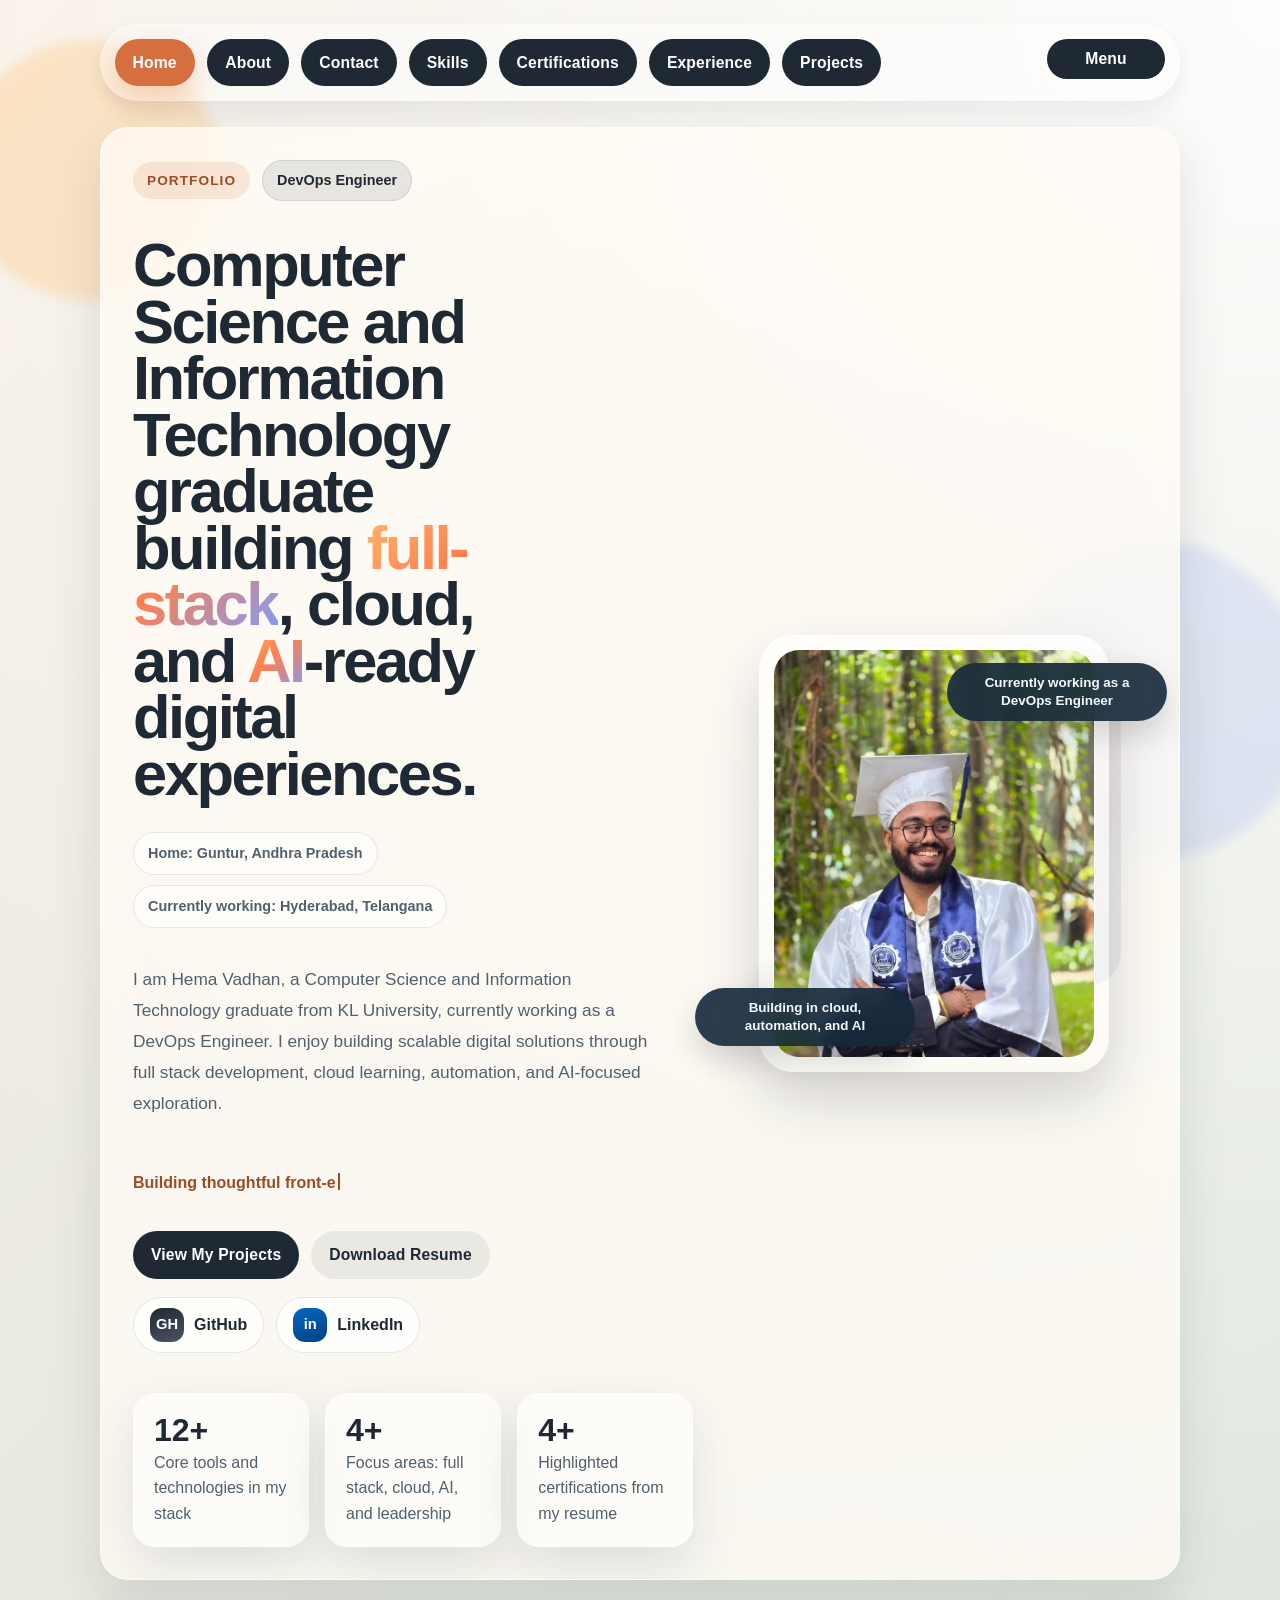
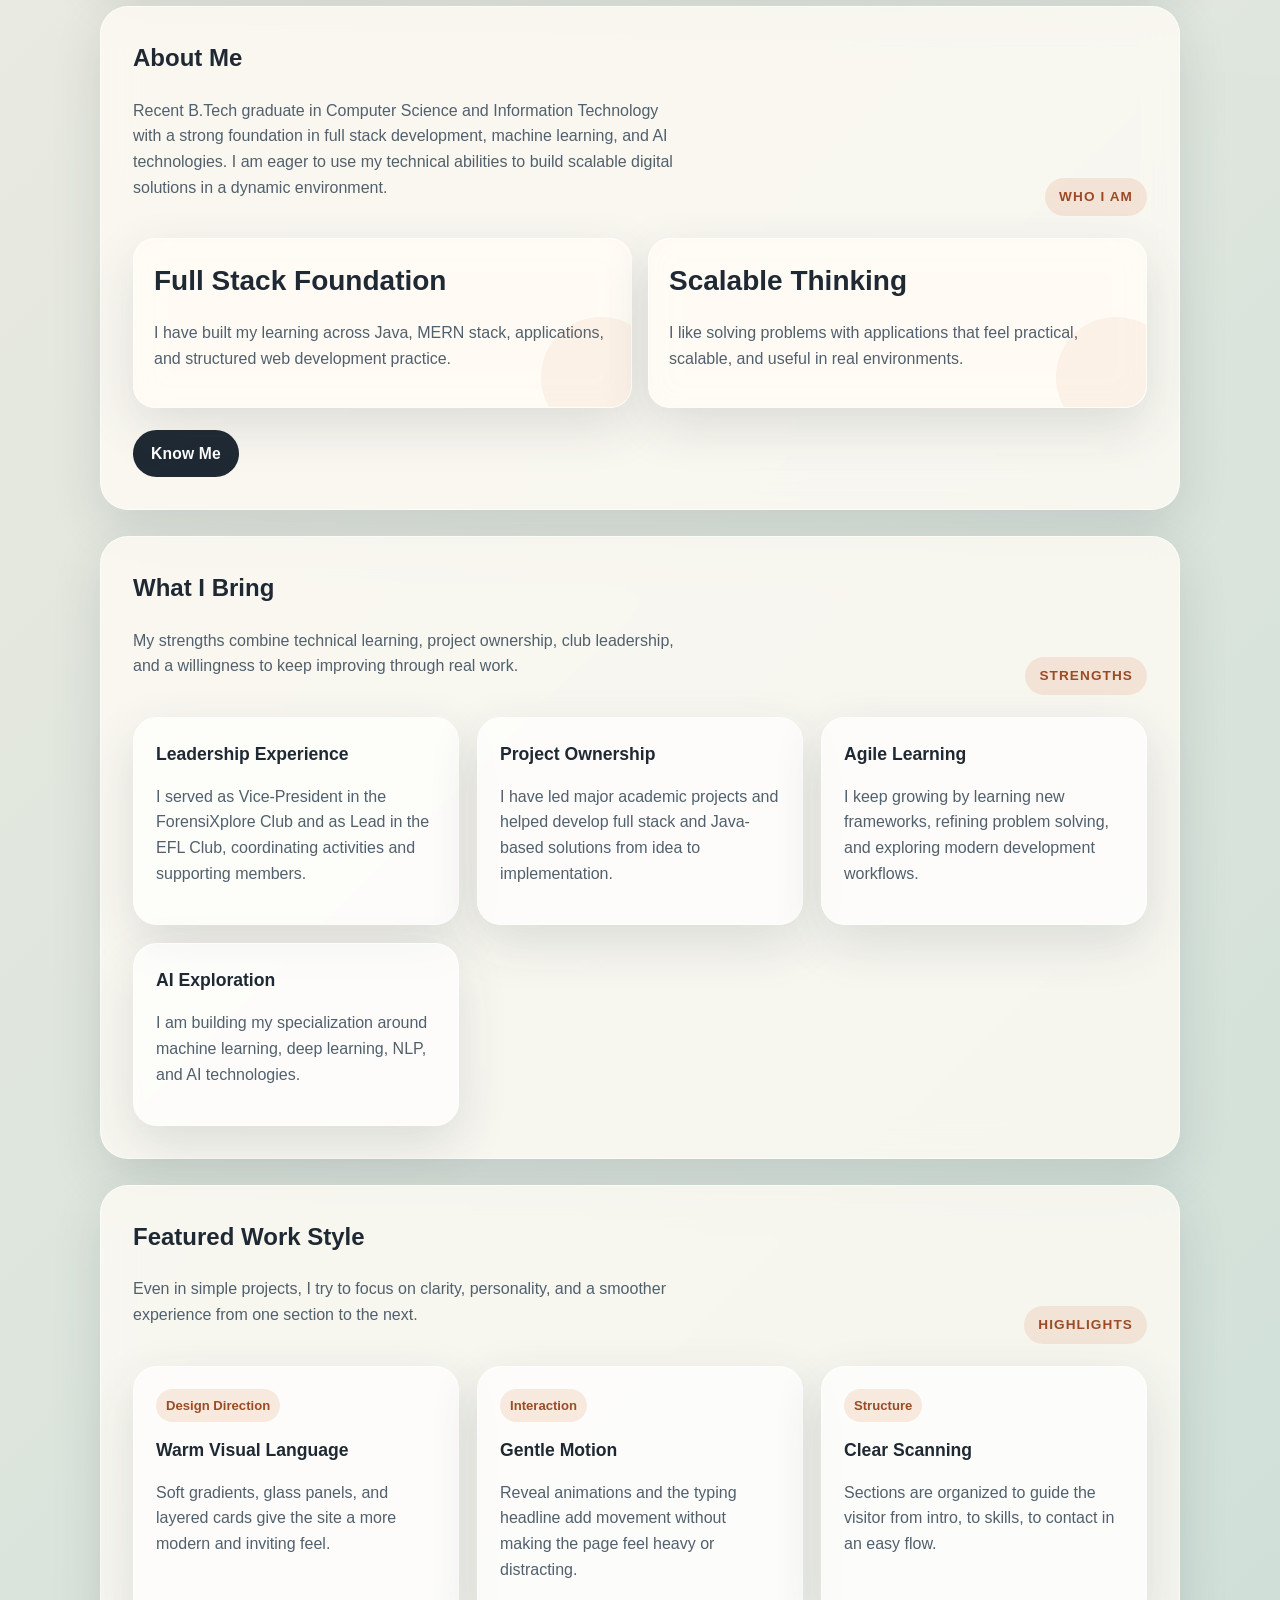
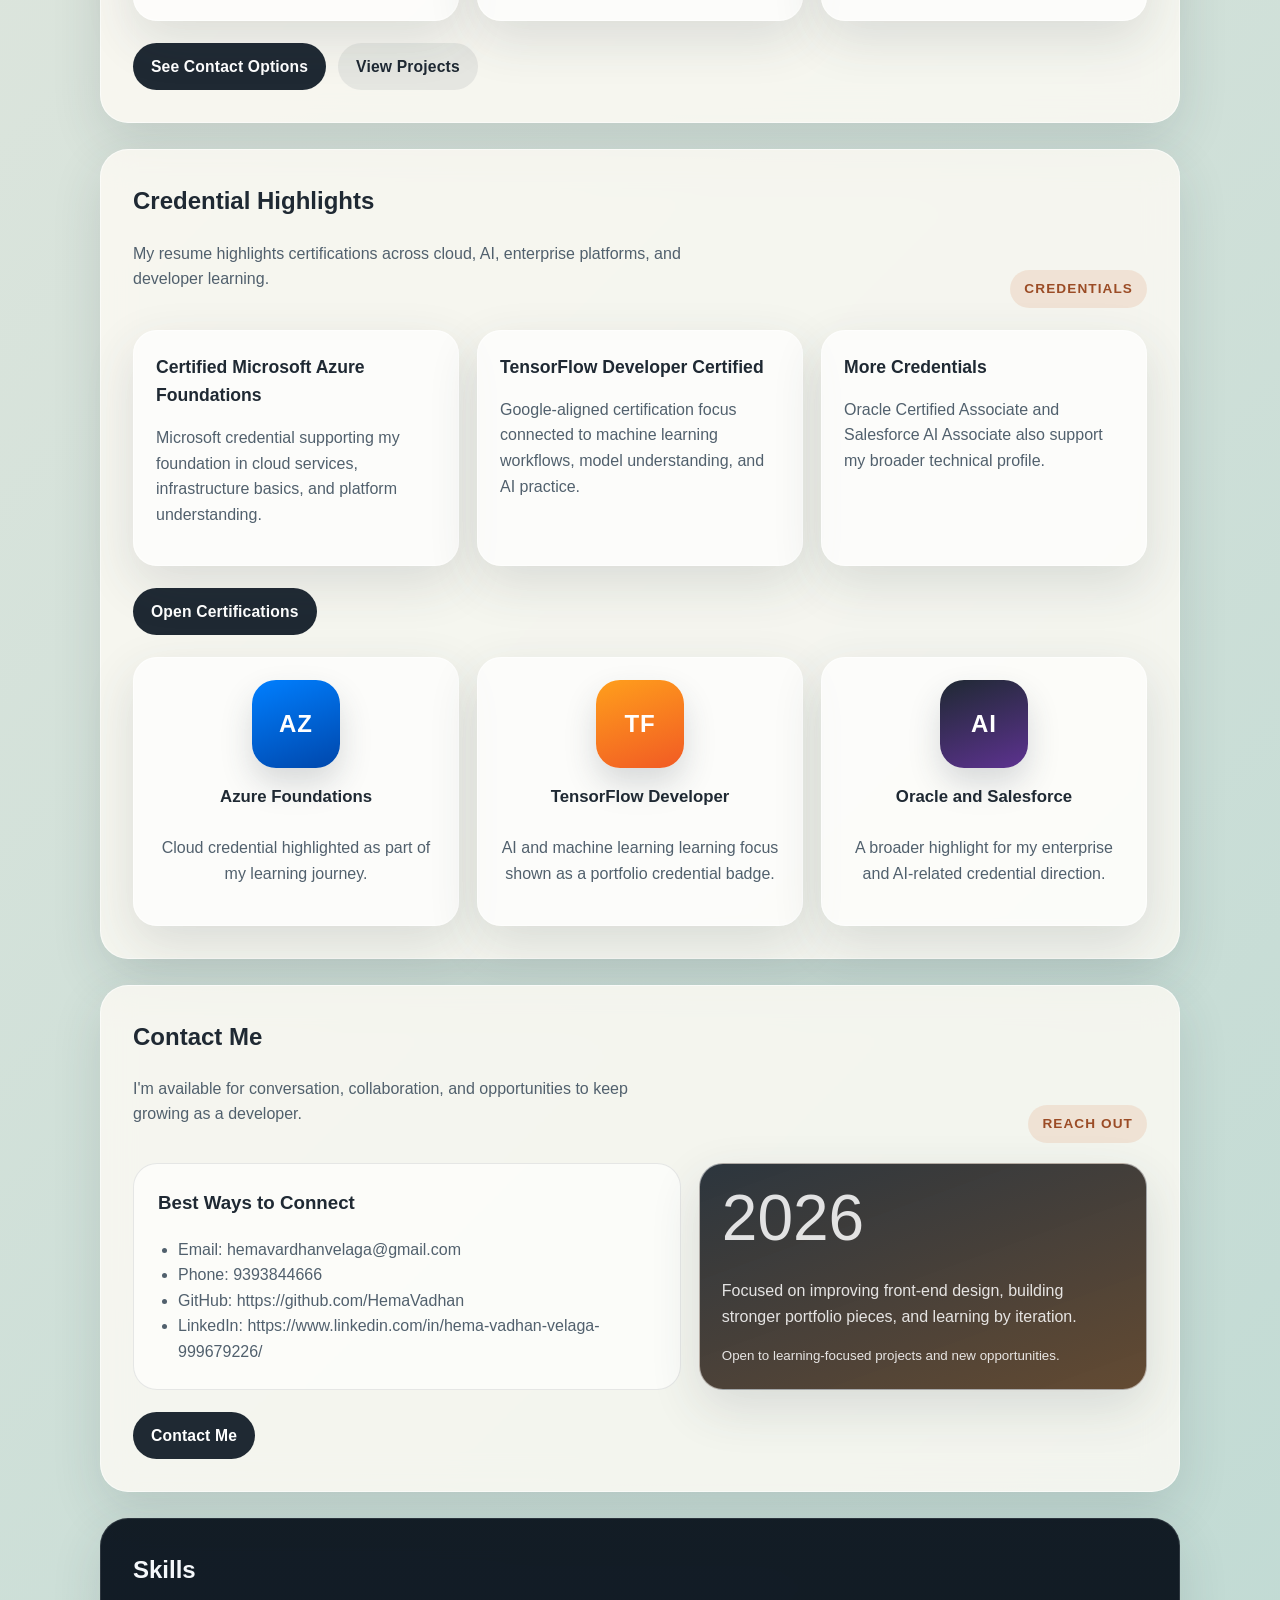
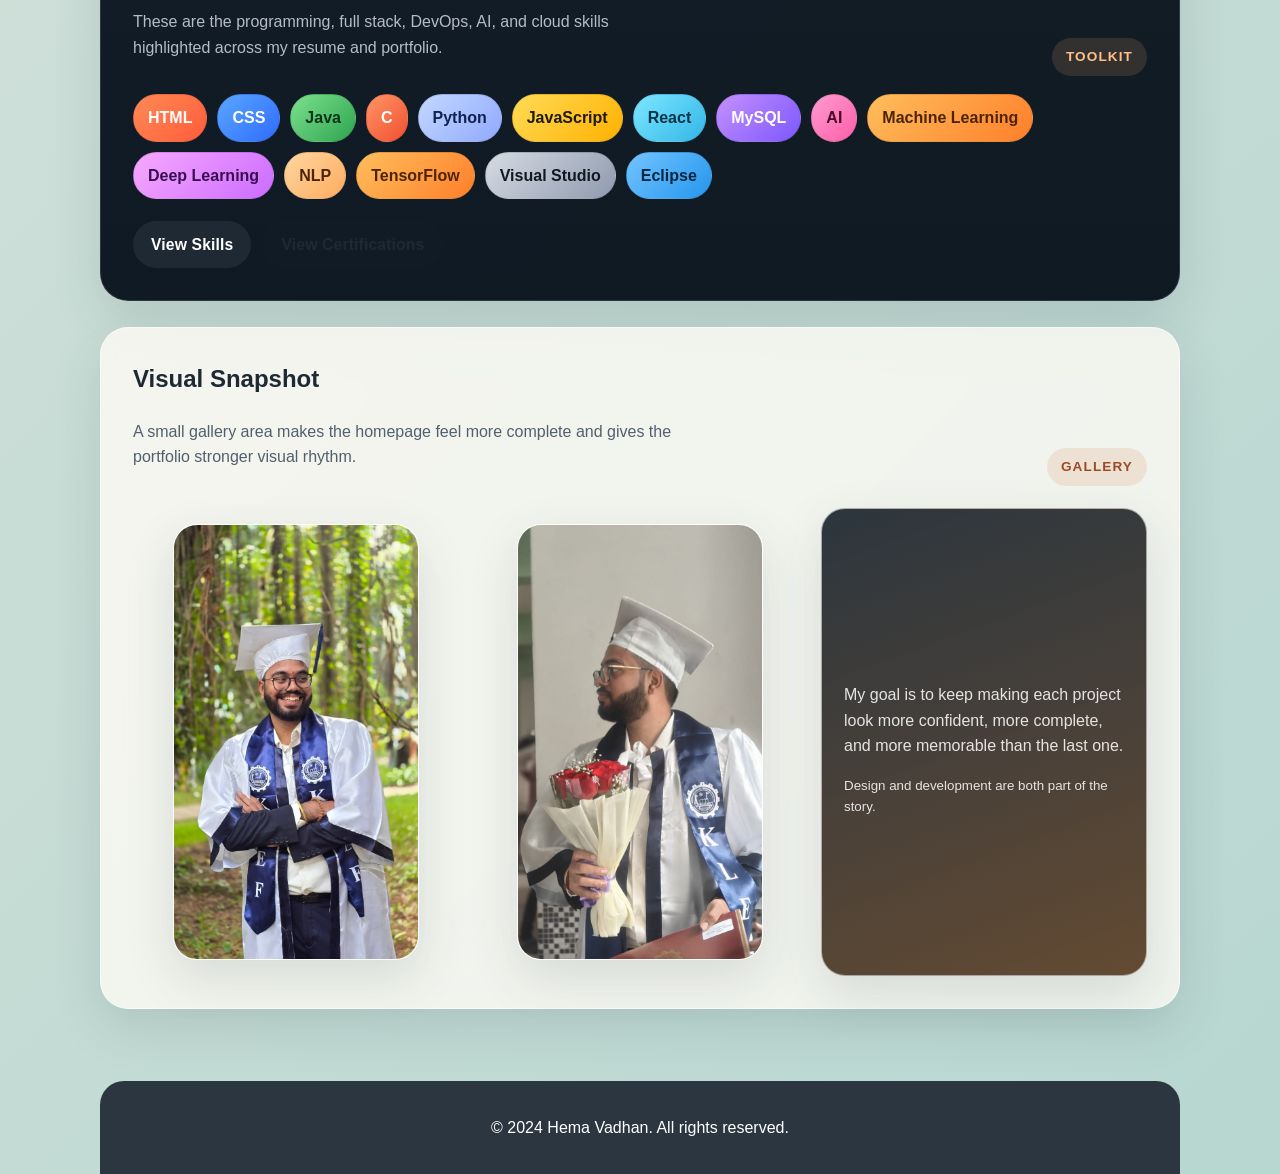
==== commit 93c61267: "Polish portfolio content and remove auth pages" ====
--- a/index.html
+++ b/index.html
@@ -24,7 +24,6 @@
                         <button class="btn menu-toggle" type="button" data-menu-toggle aria-expanded="false">Menu</button>
                         <div class="menu-panel">
                             <button class="btn menu-item theme-toggle" type="button" data-theme-toggle>Dark Mode</button>
-                            <a class="btn menu-item" href="login.html">Log Out</a>
                         </div>
                     </li>
                 </ul>
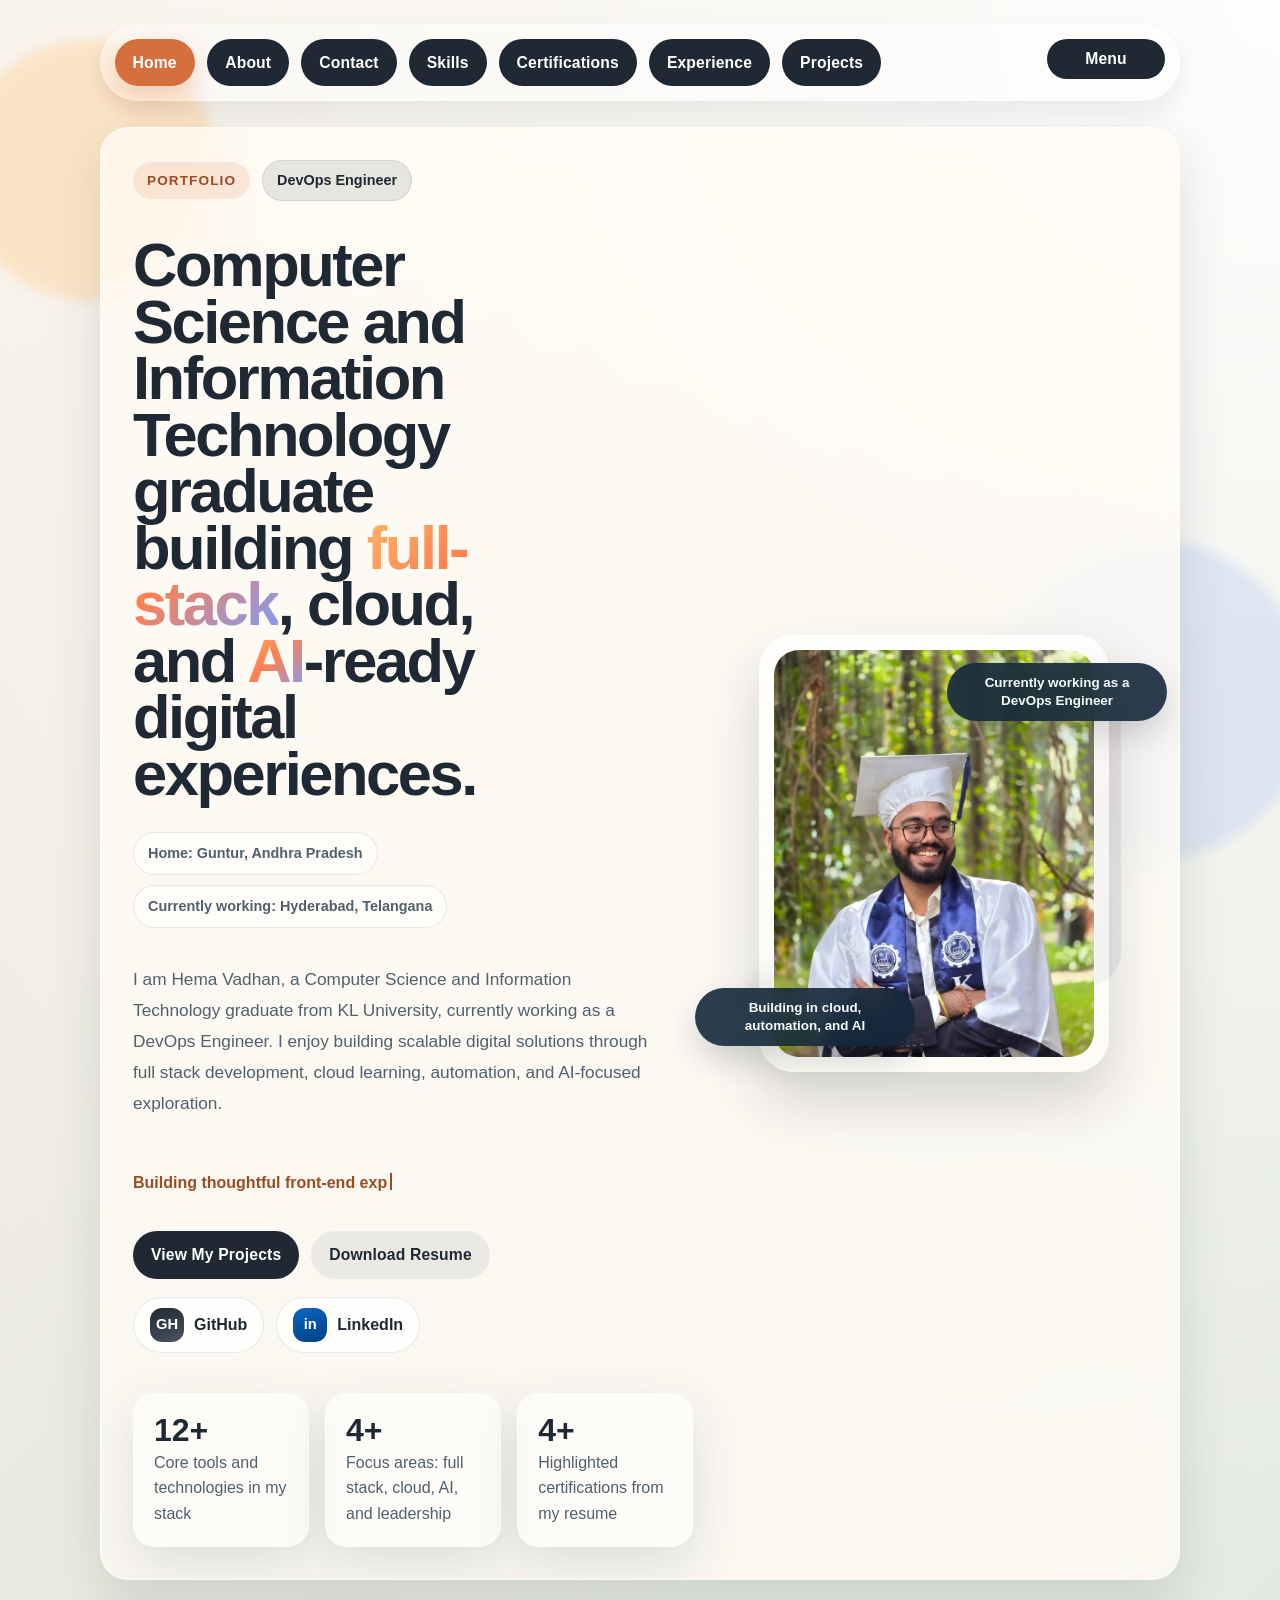
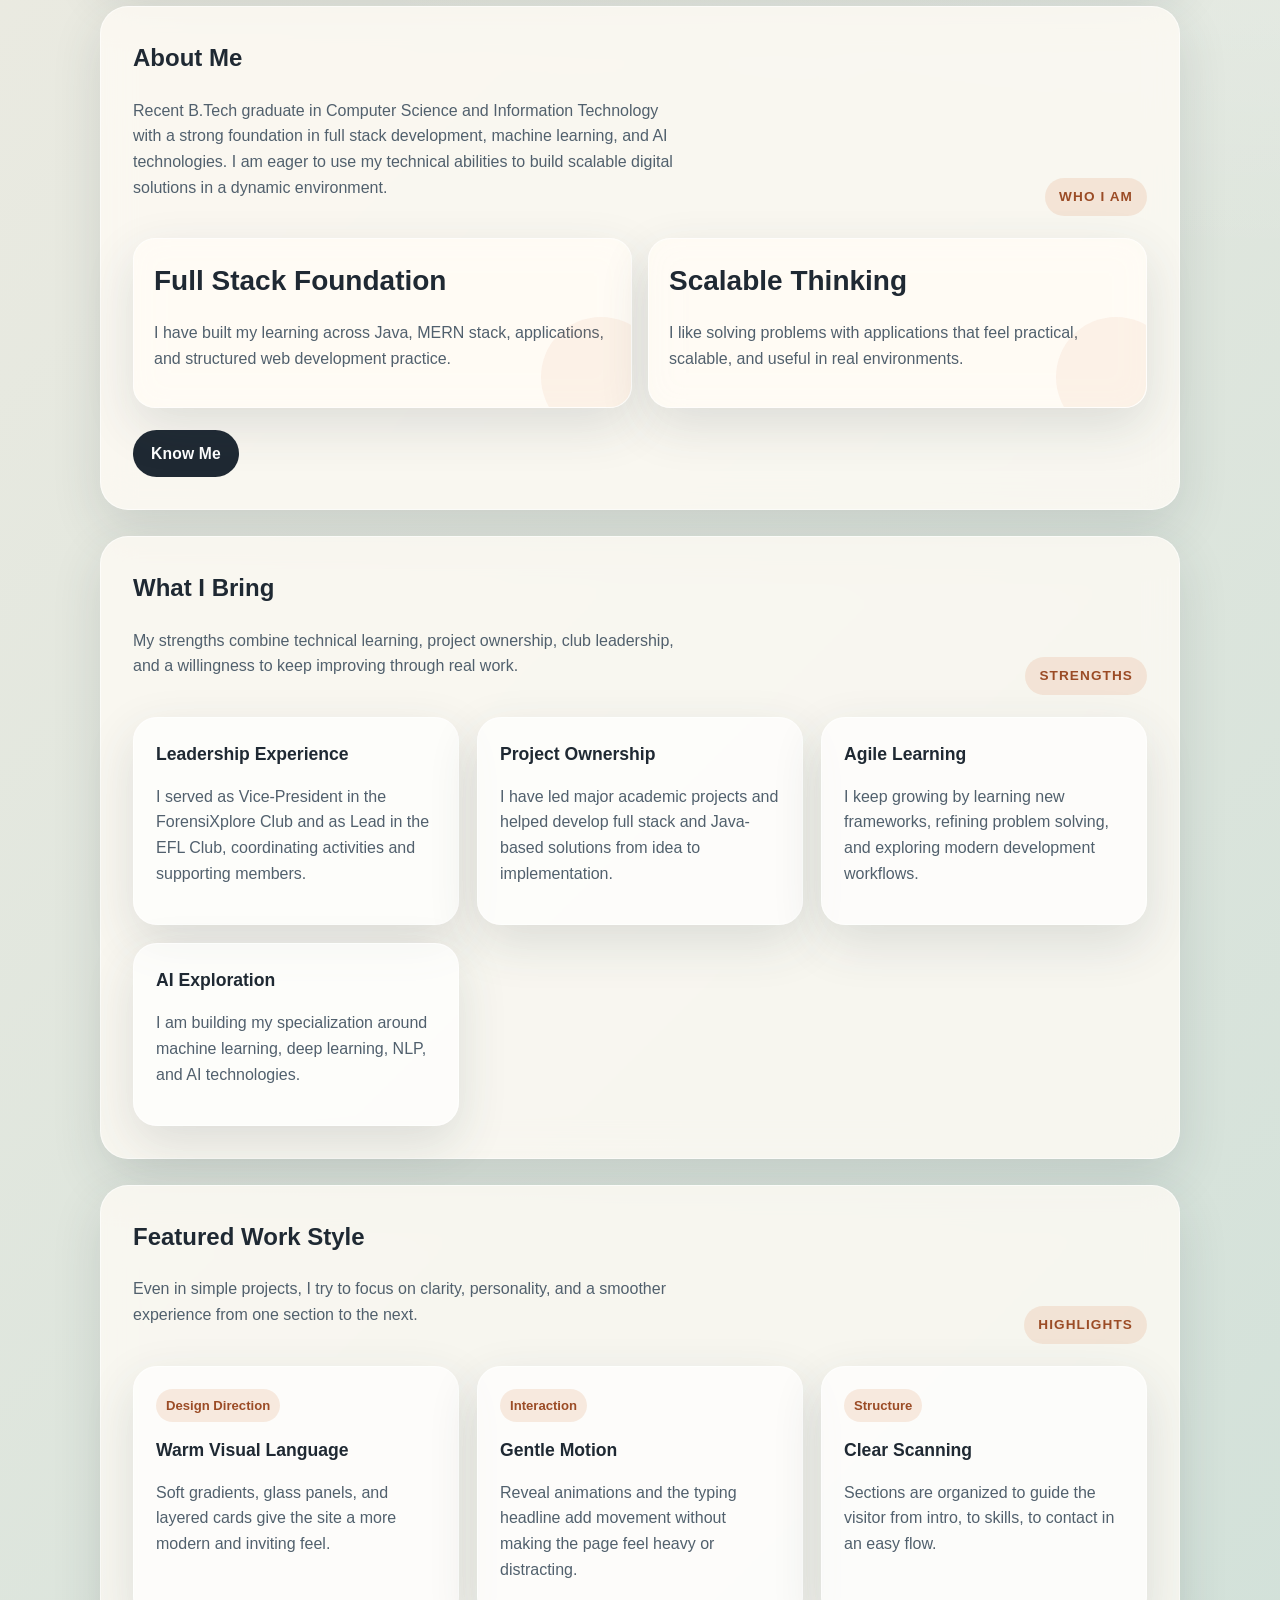
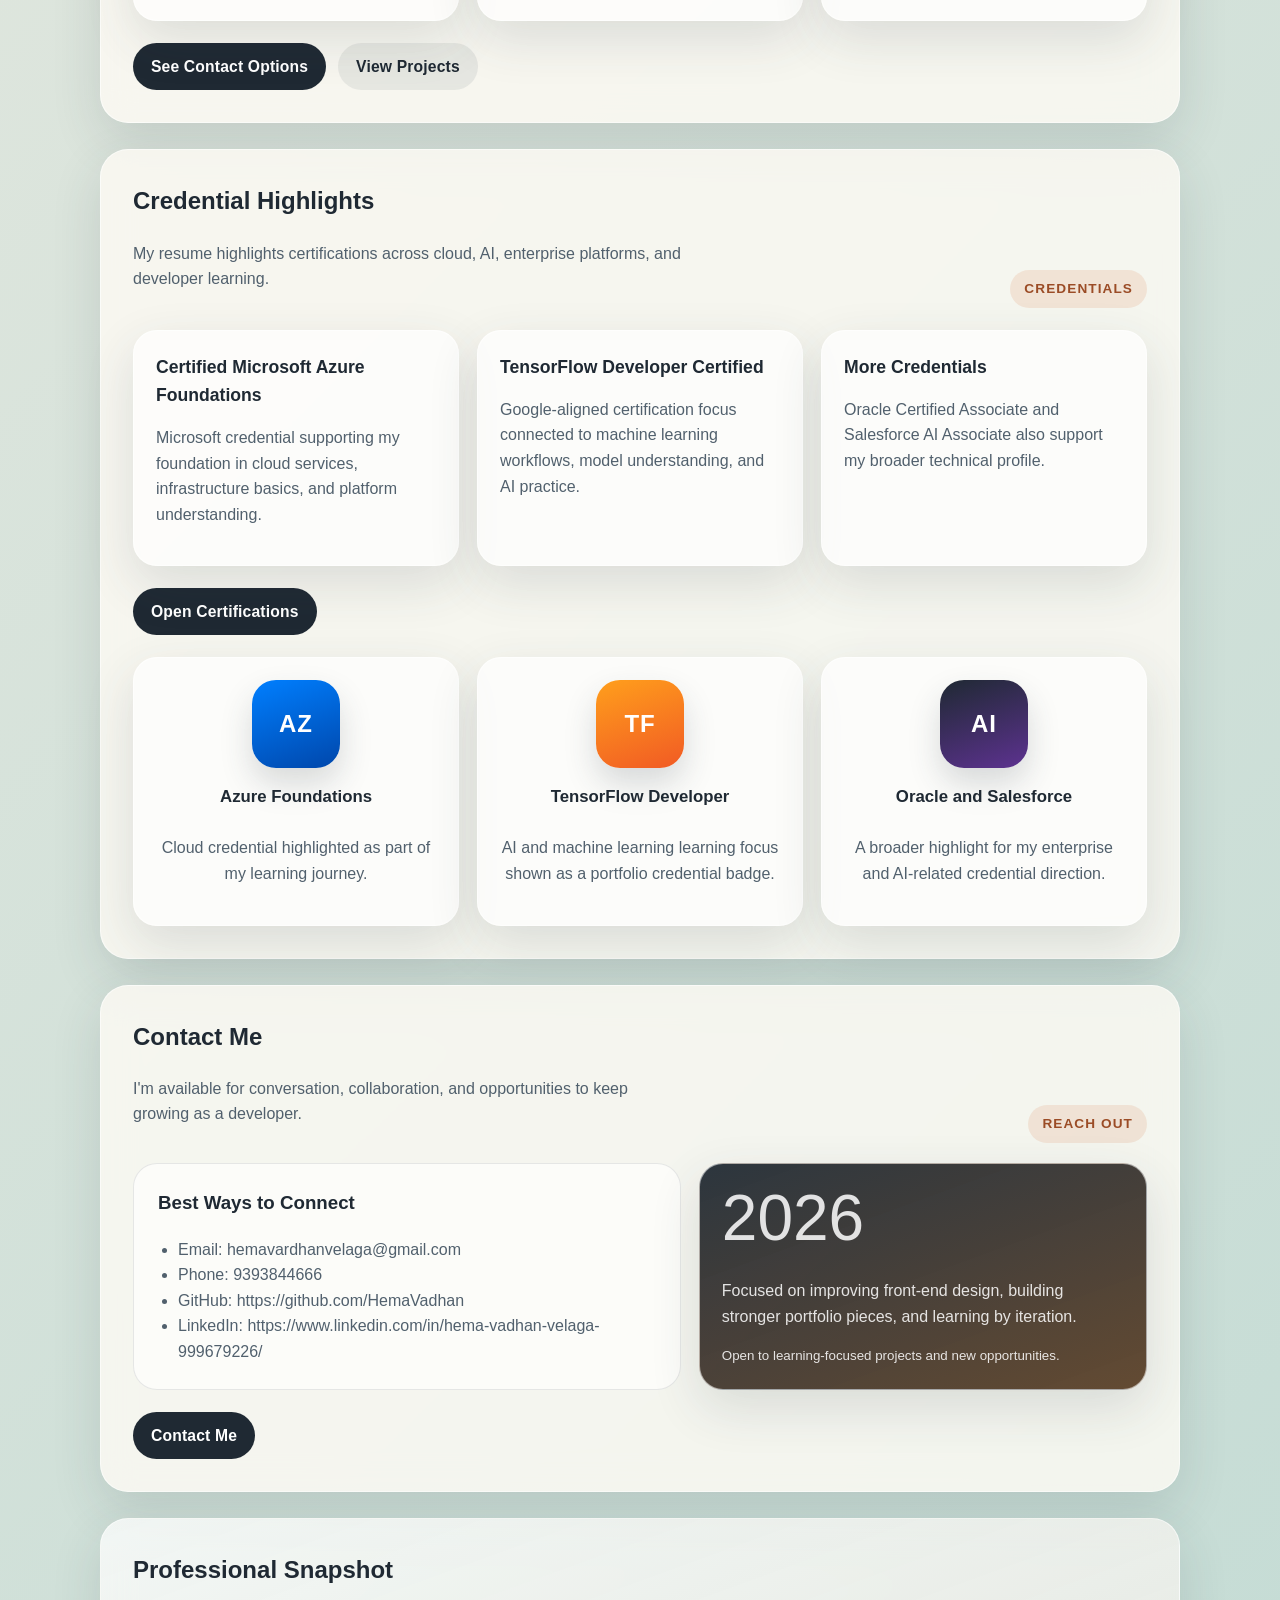
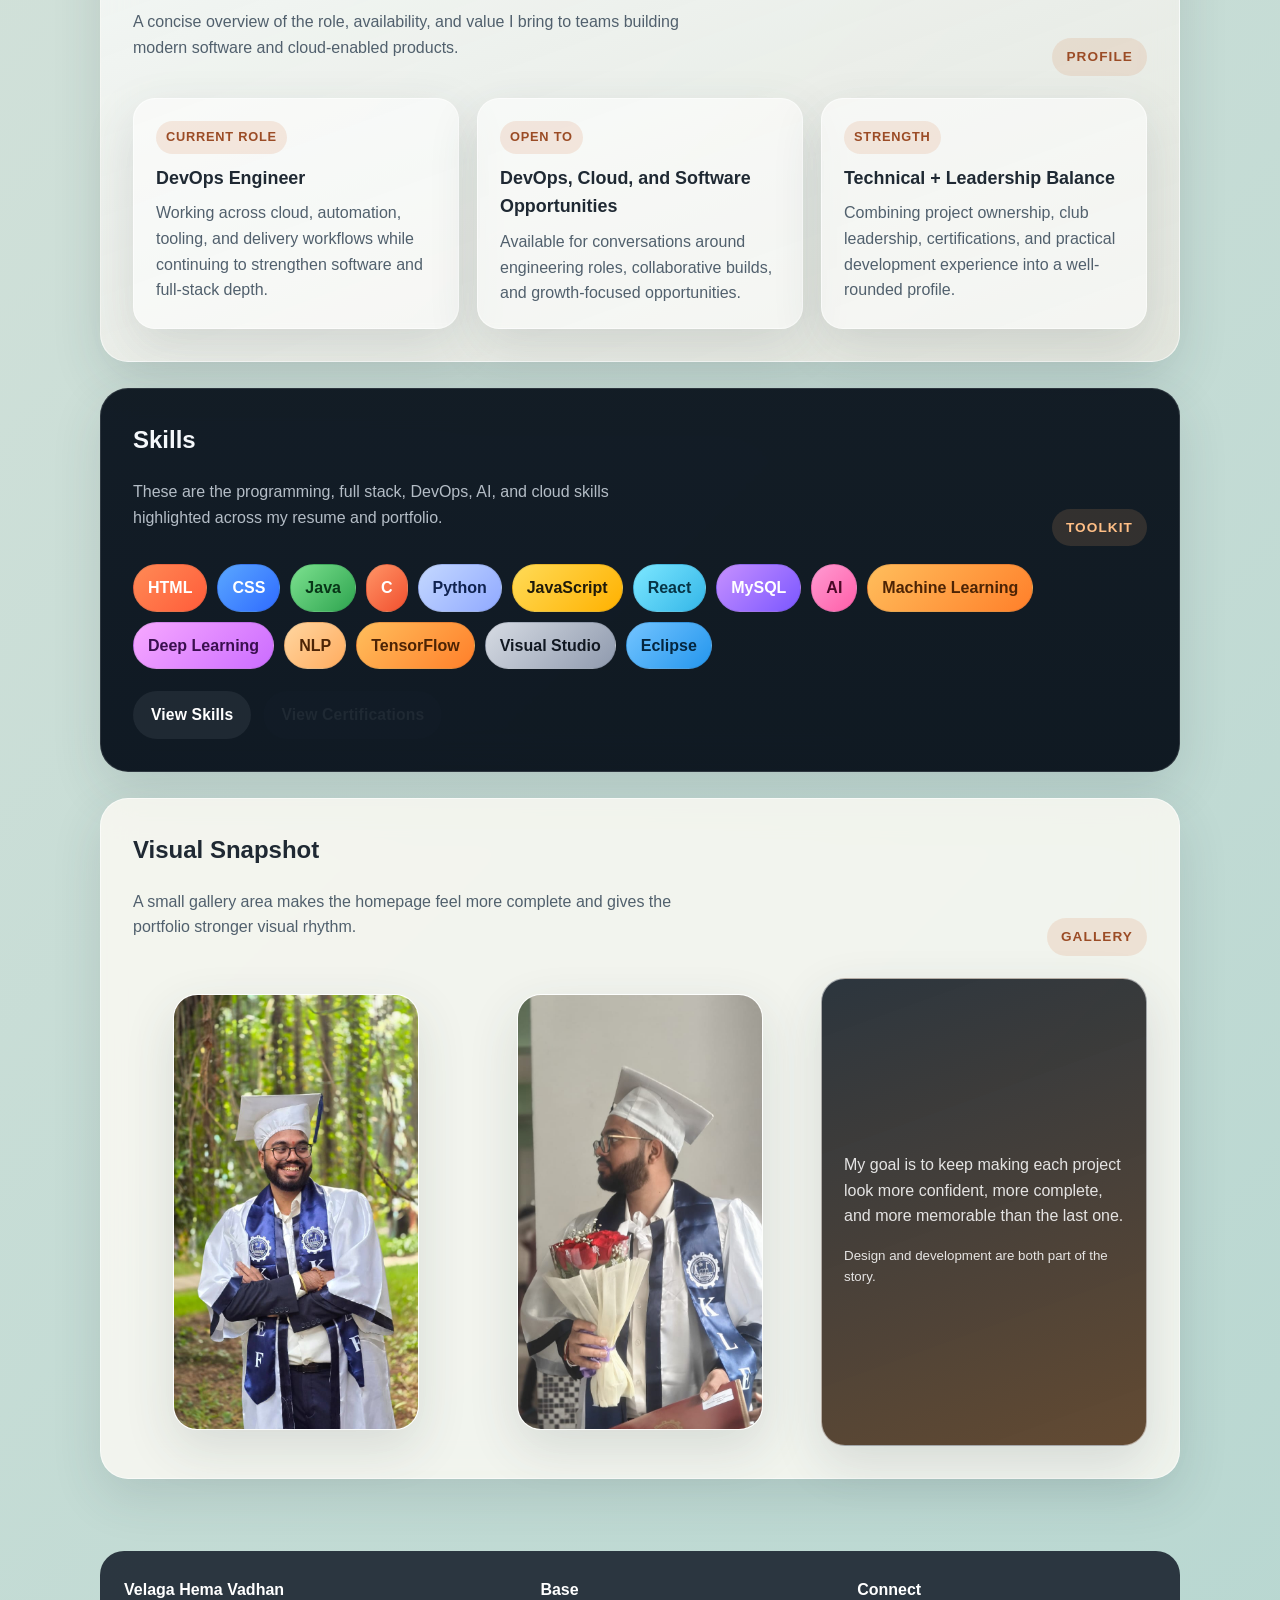
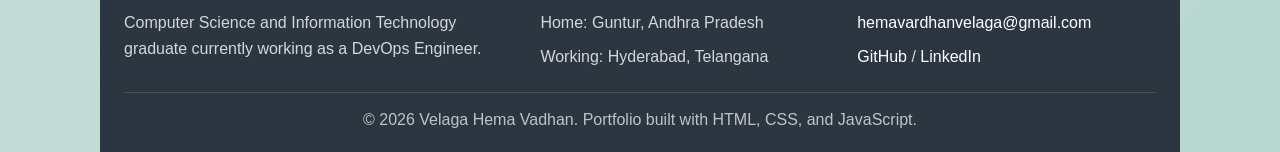
==== commit 09f05bc7: "Refine portfolio presentation and professional sections" ====
--- a/index.html
+++ b/index.html
@@ -240,6 +240,33 @@
                 </div>
             </section>
 
+            <section class="content-card reveal professional-band">
+                <div class="section-heading">
+                    <div>
+                        <h2>Professional Snapshot</h2>
+                        <p class="section-intro">A concise overview of the role, availability, and value I bring to teams building modern software and cloud-enabled products.</p>
+                    </div>
+                    <span class="eyebrow">Profile</span>
+                </div>
+                <div class="professional-grid">
+                    <article class="professional-card hover-lift">
+                        <span class="detail-label">Current Role</span>
+                        <strong>DevOps Engineer</strong>
+                        <p>Working across cloud, automation, tooling, and delivery workflows while continuing to strengthen software and full-stack depth.</p>
+                    </article>
+                    <article class="professional-card hover-lift">
+                        <span class="detail-label">Open To</span>
+                        <strong>DevOps, Cloud, and Software Opportunities</strong>
+                        <p>Available for conversations around engineering roles, collaborative builds, and growth-focused opportunities.</p>
+                    </article>
+                    <article class="professional-card hover-lift">
+                        <span class="detail-label">Strength</span>
+                        <strong>Technical + Leadership Balance</strong>
+                        <p>Combining project ownership, club leadership, certifications, and practical development experience into a well-rounded profile.</p>
+                    </article>
+                </div>
+            </section>
+
             <section class="content-card reveal skills-showcase">
                 <div class="section-heading">
                     <div>
@@ -296,7 +323,23 @@
         </main>
     </div>
     <footer class="site-footer">
-        <p>&copy; 2024 Hema Vadhan. All rights reserved.</p>
+        <div class="footer-grid">
+            <div>
+                <strong>Velaga Hema Vadhan</strong>
+                <p>Computer Science and Information Technology graduate currently working as a DevOps Engineer.</p>
+            </div>
+            <div>
+                <strong>Base</strong>
+                <p>Home: Guntur, Andhra Pradesh</p>
+                <p>Working: Hyderabad, Telangana</p>
+            </div>
+            <div>
+                <strong>Connect</strong>
+                <p><a href="mailto:hemavardhanvelaga@gmail.com">hemavardhanvelaga@gmail.com</a></p>
+                <p><a href="https://github.com/HemaVadhan" target="_blank" rel="noopener noreferrer">GitHub</a> / <a href="https://www.linkedin.com/in/hema-vadhan-velaga-999679226/" target="_blank" rel="noopener noreferrer">LinkedIn</a></p>
+            </div>
+        </div>
+        <p class="footer-note">&copy; 2026 Velaga Hema Vadhan. Portfolio built with HTML, CSS, and JavaScript.</p>
     </footer>
     <script src="script.js"></script>
 </body>
--- a/styles.css
+++ b/styles.css
@@ -505,6 +505,40 @@
     line-height: 1;
 }
 
+.professional-band {
+    background: linear-gradient(160deg, rgba(255, 255, 255, 0.72), rgba(245, 236, 227, 0.64));
+}
+
+.professional-grid,
+.footer-grid {
+    display: grid;
+    gap: 18px;
+}
+
+.professional-grid {
+    grid-template-columns: repeat(3, minmax(0, 1fr));
+    margin-top: 22px;
+}
+
+.professional-card {
+    border-radius: 22px;
+    padding: 22px;
+    border: 1px solid rgba(255, 255, 255, 0.55);
+    background: rgba(255, 255, 255, 0.56);
+    box-shadow: var(--shadow);
+}
+
+.professional-card strong {
+    display: block;
+    font-size: 1.12rem;
+    margin-bottom: 8px;
+}
+
+.professional-card p {
+    margin: 0;
+    color: var(--text-soft);
+}
+
 .hero-metrics .metric-card {
     background: rgba(255, 255, 255, 0.52);
 }
@@ -1501,10 +1535,43 @@
 .site-footer {
     width: min(1080px, calc(100% - 32px));
     margin: 24px auto 0;
-    padding: 18px 20px;
+    padding: 26px 24px 20px;
     border-radius: 24px 24px 0 0;
     background: var(--footer-bg);
     color: #ffffff;
+}
+
+.footer-grid {
+    grid-template-columns: 1.2fr 0.9fr 0.9fr;
+    align-items: start;
+}
+
+.footer-grid strong {
+    display: block;
+    margin-bottom: 8px;
+    font-size: 1rem;
+}
+
+.footer-grid p {
+    margin: 0 0 8px;
+    color: rgba(255, 255, 255, 0.8);
+}
+
+.site-footer a {
+    color: #ffffff;
+    text-decoration: none;
+}
+
+.site-footer a:hover,
+.site-footer a:focus-visible {
+    text-decoration: underline;
+}
+
+.footer-note {
+    margin: 14px 0 0;
+    padding-top: 14px;
+    border-top: 1px solid rgba(255, 255, 255, 0.12);
+    color: rgba(255, 255, 255, 0.7);
     text-align: center;
 }
 
@@ -1765,6 +1832,8 @@
     .stack-grid,
     .gallery-grid,
     .project-grid,
+    .professional-grid,
+    .footer-grid,
     .logo-grid,
     .media-grid,
     .timeline,
